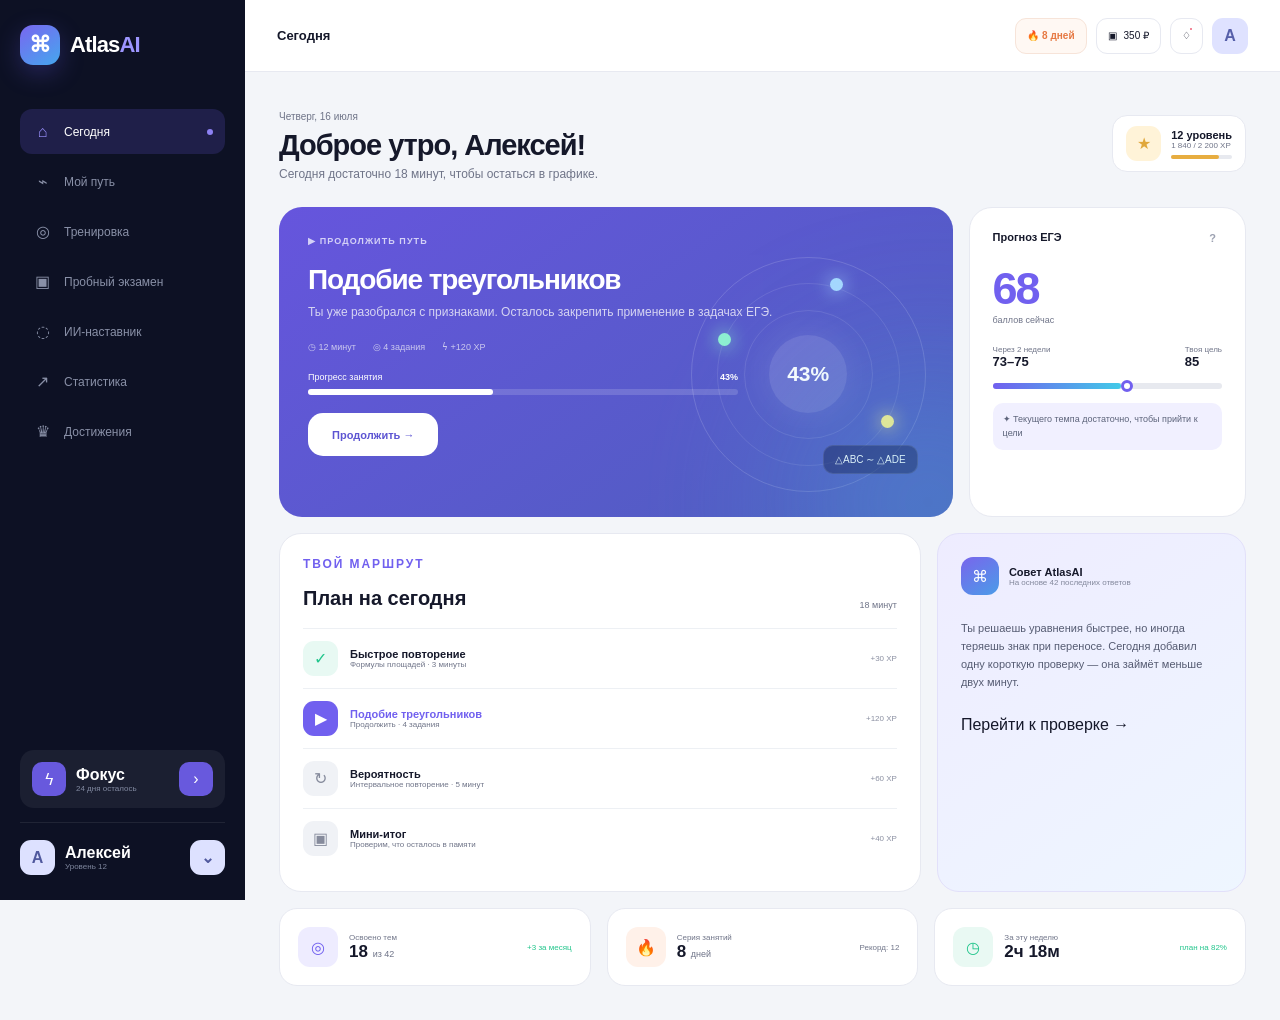
==== dashboard.html @ f4bdbaeb "Add files via upload" ====
<!DOCTYPE html><html lang="ru"><head><meta charset="UTF-8"><meta name="viewport" content="width=device-width,initial-scale=1"><title>Сегодня — AtlasAI</title><link rel="stylesheet" href="styles.css"></head><body>
<main class="student-app"><aside class="app-sidebar" aria-label="Навигация кабинета"><a class="logo logo--inverse" href="index.html"><span class="logo__mark">⌘</span><span>Atlas<span>AI</span></span></a><nav aria-label="Разделы кабинета"><a class="active" href="dashboard.html"><span class="sidebar-icon">⌂</span><span>Сегодня</span><i></i></a><a href="map.html"><span class="sidebar-icon">⌁</span><span>Мой путь</span></a><a href="lesson.html"><span class="sidebar-icon">◎</span><span>Тренировка</span></a><a href="diagnostic.html"><span class="sidebar-icon">▣</span><span>Пробный экзамен</span></a><a href="lesson.html"><span class="sidebar-icon">◌</span><span>ИИ-наставник</span></a><a href="#stats"><span class="sidebar-icon">↗</span><span>Статистика</span></a><a href="#awards"><span class="sidebar-icon">♛</span><span>Достижения</span></a></nav><div class="app-plan"><span>ϟ</span><div><b>Фокус</b><small>24 дня осталось</small></div><span>›</span></div><a class="app-profile" href="login.html"><span>А</span><div><b>Алексей</b><small>Уровень 12</small></div><span>⌄</span></a></aside>
<section class="app-content"><header class="app-top"><div><a class="mobile-app-logo" href="index.html">⌘</a><span>Сегодня</span></div><div class="app-top__actions"><button type="button" class="streak">🔥 8 дней</button><button type="button" data-toast="Баланс: 350 ₽">▣ <span>350 ₽</span></button><button type="button" data-toast="Новых уведомлений нет">♢<i></i></button><span class="top-avatar">А</span></div></header>
<div class="dashboard-page"><div class="dashboard-heading"><div><span>Четверг, 16 июля</span><h1>Доброе утро, Алексей!</h1><p>Сегодня достаточно 18 минут, чтобы остаться в графике.</p></div><div class="level-pill"><span>★</span><div><b>12 уровень</b><small>1 840 / 2 200 XP</small><i><em></em></i></div></div></div>
<div class="dashboard-grid"><section class="continue-card"><div class="continue-card__copy"><span class="continue-label">▶ Продолжить путь</span><h2>Подобие треугольников</h2><p>Ты уже разобрался с признаками. Осталось закрепить применение в задачах ЕГЭ.</p><div class="continue-stats"><span>◷ 12 минут</span><span>◎ 4 задания</span><span>ϟ +120 XP</span></div><div class="continue-progress"><div><span>Прогресс занятия</span><b>43%</b></div><i><em></em></i></div><a class="button button--primary" href="lesson.html">Продолжить →</a></div><div class="continue-visual"><div class="orbit"><span class="orbit-core">43%</span><i></i><i></i><i></i></div><span class="floating-formula">△ABC ∼ △ADE</span></div></section>
<section class="forecast-card"><div class="forecast-card__top"><span>Прогноз ЕГЭ</span><button type="button" data-toast="Прогноз обновляется после каждого занятия">?</button></div><div class="forecast-score"><strong>68</strong><span>баллов сейчас</span></div><div class="forecast-goal"><div><span>Через 2 недели</span><b>73–75</b></div><div><span>Твоя цель</span><b>85</b></div></div><div class="forecast-line"><i></i><span style="left:56%"></span></div><p>✦ Текущего темпа достаточно, чтобы прийти к цели</p></section></div>
<div class="dashboard-lower"><section class="daily-plan"><div class="block-head"><div><span class="section-kicker">Твой маршрут</span><h2>План на сегодня</h2></div><span>18 минут</span></div><div class="plan-list"><div class="done"><span>✓</span><div><b>Быстрое повторение</b><small>Формулы площадей · 3 минуты</small></div><em>+30 XP</em></div><div class="active"><span>▶</span><div><b>Подобие треугольников</b><small>Продолжить · 4 задания</small></div><em>+120 XP</em></div><div><span>↻</span><div><b>Вероятность</b><small>Интервальное повторение · 5 минут</small></div><em>+60 XP</em></div><div><span>▣</span><div><b>Мини-итог</b><small>Проверим, что осталось в памяти</small></div><em>+40 XP</em></div></div></section><aside class="ai-advice" aria-label="Совет ИИ"><div class="ai-advice__head"><span>⌘</span><div><b>Совет AtlasAI</b><small>На основе 42 последних ответов</small></div></div><p>Ты решаешь уравнения быстрее, но иногда теряешь знак при переносе. Сегодня добавил одну короткую проверку — она займёт меньше двух минут.</p><a href="lesson.html">Перейти к проверке →</a></aside></div>
<div class="dashboard-stats" id="stats"><article><span class="stat-icon purple">◎</span><div><small>Освоено тем</small><strong>18 <em>из 42</em></strong></div><span class="trend">+3 за месяц</span></article><article><span class="stat-icon orange">🔥</span><div><small>Серия занятий</small><strong>8 <em>дней</em></strong></div><span>Рекорд: 12</span></article><article><span class="stat-icon green">◷</span><div><small>За эту неделю</small><strong>2ч 18м</strong></div><span class="trend">план на 82%</span></article></div></div></section>
<nav class="mobile-nav" aria-label="Мобильная навигация"><a class="active" href="dashboard.html">⌂<span>Сегодня</span></a><a href="map.html">⌁<span>Путь</span></a><a class="solve" href="lesson.html"><span>◎</span><em>Решать</em></a><a href="lesson.html">◌<span>ИИ</span></a><a href="login.html">○<span>Профиль</span></a></nav></main>
<div class="toast" id="toast"></div><script src="app.js"></script></body></html>
---- styles.css ----
:root{--bg:#f4f6fb;--surface:#fff;--text:#15182a;--muted:#6f7488;--dark:#0d1124;--dark2:#171c36;--primary:#7160ef;--blue:#4d82f7;--cyan:#41cae8;--green:#21c58b;--yellow:#efb94d;--red:#ee6279;--border:#e7e9f1;--shadow:0 18px 60px rgba(31,37,74,.09)}
*{box-sizing:border-box}html{scroll-behavior:smooth}body{margin:0;background:var(--bg);color:var(--text);font-family:"Onest","Manrope","Segoe UI",Arial,sans-serif;-webkit-font-smoothing:antialiased}button,input{font:inherit}button,a{color:inherit}button{cursor:pointer}a{text-decoration:none}svg{stroke-width:1.9}.container{width:min(1180px,calc(100% - 48px));margin:auto}.button{min-height:52px;padding:0 24px;border-radius:15px;border:0;display:inline-flex;align-items:center;justify-content:center;gap:10px;font-weight:700;transition:.25s ease;white-space:nowrap}.button:hover{transform:translateY(-2px)}.button:disabled{opacity:.45;pointer-events:none}.button--primary{color:#fff;background:linear-gradient(135deg,#8069f4,#557ef4 55%,#41c1e0);box-shadow:0 12px 30px rgba(103,96,237,.3)}.button--secondary{background:#fff;border:1px solid #dfe2ed;color:var(--text);box-shadow:none}.button--ghost{background:rgba(255,255,255,.08);border:1px solid rgba(255,255,255,.16);color:#fff;backdrop-filter:blur(10px)}.button--dark{background:var(--dark);color:#fff}.section{padding:112px 0}.section-kicker{display:block;text-transform:uppercase;letter-spacing:.16em;font-size:12px;font-weight:800;color:var(--primary);margin-bottom:16px}.section-kicker--light{color:#9e97ff}.section-heading{display:flex;justify-content:space-between;align-items:flex-end;gap:80px;margin-bottom:50px}.section-heading h2,.center-heading h2,.product-copy h2,.map-copy h2,.parents-copy h2,.faq-grid h2{font-size:clamp(36px,4vw,54px);line-height:1.05;letter-spacing:-.045em;margin:0;font-weight:780}.section-heading h2 span,.product-copy h2 span,.map-copy h2 span,.parents-copy h2 span,.pricing-page h1 span{color:var(--primary)}.section-heading>p{max-width:440px;color:var(--muted);font-size:18px;line-height:1.65;margin:0}.center-heading{text-align:center;max-width:780px;margin:0 auto 52px}.center-heading p{max-width:620px;margin:20px auto 0;color:var(--muted);font-size:18px;line-height:1.65}

/* Logo and marketing header */
.logo{border:0;background:none;display:flex;align-items:center;gap:10px;font-size:22px;font-weight:820;letter-spacing:-.04em;padding:0}.logo>span:last-child span{color:var(--primary)}.logo__mark{width:40px;height:40px;border-radius:13px;display:grid;place-items:center;color:#fff;background:linear-gradient(145deg,#7966f0,#45a7ee);box-shadow:0 8px 24px rgba(104,91,235,.28)}.logo--inverse{color:#fff}.logo--inverse>span:last-child span{color:#9d96ff}.site-header{height:88px;position:relative;z-index:20}.site-header__inner{height:100%;display:flex;align-items:center;justify-content:space-between}.site-header nav{display:flex;gap:32px;align-items:center;color:#c9ccda;font-size:14px}.site-header nav button{border:0;background:none;padding:0}.site-header nav a:hover,.site-header nav button:hover{color:#fff}.site-header__actions{display:flex;align-items:center;gap:12px}.site-header .button{min-height:44px;padding:0 18px;border-radius:13px;font-size:14px}.header-login{border:0;background:none;color:#fff;padding:12px 15px;font-weight:650}.menu-button{display:none;background:none;border:0;color:white}

/* Hero */
.hero{min-height:810px;background:radial-gradient(circle at 75% 30%,#202856 0,transparent 37%),linear-gradient(145deg,#0b0f21,#111633 65%,#0c1227);color:#fff;position:relative;overflow:hidden}.hero:after{content:"";position:absolute;inset:0;background-image:linear-gradient(rgba(255,255,255,.018) 1px,transparent 1px),linear-gradient(90deg,rgba(255,255,255,.018) 1px,transparent 1px);background-size:46px 46px;mask-image:linear-gradient(to bottom,black,transparent 75%);pointer-events:none}.hero__orb{position:absolute;border-radius:50%;filter:blur(80px);opacity:.35}.hero__orb--one{width:340px;height:340px;background:#7257ff;right:-100px;top:80px}.hero__orb--two{width:280px;height:280px;background:#26bfea;left:-160px;bottom:40px}.hero__grid{display:grid;grid-template-columns:1fr 1fr;gap:70px;align-items:center;min-height:625px;position:relative;z-index:2}.hero__content{padding-bottom:35px}.eyebrow{display:inline-flex;align-items:center;gap:8px;color:#d7d9e8;background:rgba(255,255,255,.07);border:1px solid rgba(255,255,255,.1);border-radius:100px;padding:9px 14px;font-size:13px;margin-bottom:26px}.eyebrow svg{color:#9f94ff}.hero h1{font-size:clamp(50px,5vw,74px);line-height:.99;letter-spacing:-.058em;margin:0 0 24px;font-weight:800}.hero h1 span{background:linear-gradient(90deg,#a497ff,#62d0eb);-webkit-background-clip:text;color:transparent}.hero__content>p{font-size:19px;line-height:1.6;color:#bdc1d4;max-width:590px;margin:0}.hero__buttons{display:flex;gap:12px;margin:32px 0 22px}.hero__note{font-size:13px;color:#9ca2b8;display:flex;align-items:center;gap:9px}.hero__note svg{color:var(--green)}.hero__note span{width:3px;height:3px;background:#666c81;border-radius:50%}.hero-product{height:510px;border-radius:28px;background:linear-gradient(155deg,rgba(31,38,79,.84),rgba(16,21,45,.96));border:1px solid rgba(255,255,255,.12);box-shadow:0 35px 100px rgba(0,0,0,.35);position:relative;overflow:hidden;backdrop-filter:blur(16px)}.hero-product__top{height:57px;border-bottom:1px solid rgba(255,255,255,.08);display:flex;align-items:center;justify-content:space-between;padding:0 20px;color:#c7cad9;font-size:11px}.hero-product__top div{display:flex;align-items:center;gap:8px}.hero-product__top>span{color:#7f859d}.online-dot{width:7px;height:7px;border-radius:50%;background:var(--green);box-shadow:0 0 0 4px rgba(33,197,139,.1)}.ai-toast{position:absolute;left:24px;right:24px;bottom:19px;background:rgba(255,255,255,.1);border:1px solid rgba(255,255,255,.12);backdrop-filter:blur(16px);padding:13px;border-radius:17px;display:flex;align-items:center;gap:12px}.ai-toast>span{width:38px;height:38px;border-radius:12px;display:grid;place-items:center;background:linear-gradient(145deg,#7967f0,#4a9ae9)}.ai-toast div{flex:1}.ai-toast b{font-size:12px}.ai-toast p{margin:3px 0 0;color:#b7bacc;font-size:10px}.score-pill{position:absolute;right:13px;top:73px;background:#fff;color:var(--text);padding:12px 14px;border-radius:15px;box-shadow:0 12px 35px rgba(0,0,0,.25);display:grid;z-index:4}.score-pill small{font-size:9px;color:var(--muted)}.score-pill strong{font-size:16px;display:flex;align-items:center;gap:5px}.score-pill span{font-size:9px;color:var(--green);font-weight:700}.trust-row{height:95px;position:relative;z-index:2;border-top:1px solid rgba(255,255,255,.08);display:flex;align-items:center;justify-content:space-between;color:#9fa4b9;font-size:13px}.trust-row>span{text-transform:uppercase;letter-spacing:.11em;font-size:10px;color:#6f758d}.trust-row div{display:flex;align-items:center;gap:8px}.trust-row svg{width:17px;color:#8d86ff}

/* Knowledge graphic */
.knowledge{height:100%;position:relative;overflow:hidden}.knowledge__glow{position:absolute;border-radius:50%;filter:blur(42px);opacity:.22}.knowledge__glow--one{background:#6f56ff;width:230px;height:230px;left:20%;top:15%}.knowledge__glow--two{background:#31b8df;width:190px;height:190px;right:5%;bottom:10%}.knowledge__lines{position:absolute;inset:0;width:100%;height:100%;overflow:visible}.knowledge__lines path{fill:none;stroke:rgba(158,151,255,.32);stroke-width:.35;stroke-dasharray:1.3 1.3}.knowledge-node{position:absolute;transform:translate(-50%,-50%);border-radius:50%;border:1px solid rgba(255,255,255,.17);display:flex;flex-direction:column;align-items:center;justify-content:center;color:#fff;z-index:2;transition:.25s;box-shadow:inset 0 0 25px rgba(255,255,255,.05)}.knowledge-node:hover,.knowledge-node.is-active{transform:translate(-50%,-50%) scale(1.1);z-index:3}.knowledge-node b{font-size:18px}.knowledge-node span{font-size:9px;margin-top:2px;max-width:80%;overflow:hidden;text-overflow:ellipsis}.knowledge-node--green{background:radial-gradient(circle at 40% 30%,rgba(47,225,160,.4),rgba(31,100,83,.6));box-shadow:0 0 30px rgba(33,197,139,.18)}.knowledge-node--yellow{background:radial-gradient(circle at 40% 30%,rgba(255,208,84,.4),rgba(113,81,25,.6));box-shadow:0 0 30px rgba(239,185,77,.18)}.knowledge-node--red{background:radial-gradient(circle at 40% 30%,rgba(250,105,130,.5),rgba(109,42,65,.65));box-shadow:0 0 35px rgba(238,98,121,.25)}.knowledge__tag{position:absolute;left:11%;bottom:14%;z-index:4;display:flex;align-items:center;gap:6px;background:#6f5de8;color:white;border-radius:100px;padding:7px 11px;font-size:9px;font-weight:700}.knowledge--compact .knowledge-node b{font-size:14px}.knowledge--compact .knowledge-node span{font-size:7px}.knowledge--compact .knowledge__tag{bottom:18%}

/* Marketing sections */
.section--light{background:#f7f8fc}.bento{display:grid;grid-template-columns:1.1fr .9fr;gap:20px}.bento-card{min-height:300px;padding:34px;border-radius:27px;background:#fff;border:1px solid var(--border);position:relative;overflow:hidden}.bento-card--large{grid-row:span 2;min-height:620px}.purple-card{background:linear-gradient(155deg,#6554dc,#3d4caf);color:#fff;border:0}.card-number{position:absolute;right:25px;top:25px;font-size:12px;color:#9297aa;font-weight:700}.purple-card .card-number{color:#bdb8f4}.feature-icon{width:50px;height:50px;border-radius:16px;display:grid;place-items:center;background:rgba(255,255,255,.13);margin-bottom:52px}.feature-icon.blue{background:#eef3ff;color:#507df1;margin-bottom:30px}.feature-icon.green{background:#e9faf4;color:#21b983;margin-bottom:30px}.bento-card h3{font-size:29px;line-height:1.14;letter-spacing:-.035em;margin:0 0 14px}.bento-card p{margin:0;color:var(--muted);line-height:1.65}.purple-card p{color:#d7d6f5;max-width:430px}.reason-demo{margin-top:55px;display:grid;gap:12px}.reason-demo>div{padding:18px;border-radius:17px;display:flex;gap:12px;align-items:center;font-size:14px}.reason-demo__wrong{background:rgba(22,19,65,.38);border:1px solid rgba(255,255,255,.11)}.reason-demo__right{background:#fff;color:#252746}.reason-demo__wrong svg{color:#ff91a4}.reason-demo__right svg{color:var(--green)}.mini-route{display:flex;align-items:center;margin-top:35px}.mini-route span{width:38px;height:38px;border-radius:50%;display:grid;place-items:center;background:#f1f3f8;color:#858a9a;font-size:12px;font-weight:700}.mini-route i{height:3px;background:#e4e7ef;flex:1}.mini-route span.done,.mini-route span.active{background:var(--primary);color:#fff}.mini-route span svg{width:16px}.score-chart{margin-top:22px;display:flex;align-items:flex-end;gap:8px}.score-chart>div{display:grid}.score-chart small{font-size:10px;color:var(--muted)}.score-chart strong{font-size:27px}.score-chart svg{flex:1;height:60px}.score-chart svg path{fill:none;stroke:#42bb91;stroke-width:4;stroke-linecap:round}.product-section{background:#fff}.product-grid{display:grid;grid-template-columns:.78fr 1.22fr;gap:70px;align-items:center}.product-copy>p,.map-copy>p,.parents-copy>p{color:var(--muted);font-size:17px;line-height:1.7;margin:25px 0}.product-copy ul,.parents-copy ul{list-style:none;padding:0;margin:28px 0 32px;display:grid;gap:14px}.product-copy li,.parents-copy li{display:flex;align-items:center;gap:10px;font-size:14px}.product-copy li svg{width:20px;height:20px;padding:4px;border-radius:50%;background:#eaf9f4;color:var(--green)}.dash-preview{height:480px;border-radius:27px;background:#f2f4f9;border:1px solid #e5e8f0;display:flex;overflow:hidden;box-shadow:var(--shadow);transform:perspective(1000px) rotateY(-2deg)}.dash-preview__side{width:76px;background:#13182f;padding:22px 14px;display:flex;flex-direction:column;justify-content:space-between;align-items:center}.dash-preview__side .logo>span:last-child{display:none}.dash-preview__side .logo__mark{width:38px;height:38px}.dash-preview__side>div{display:grid;gap:17px}.dash-preview__side>div span,.dash-preview__side>span{width:38px;height:38px;border-radius:11px;display:grid;place-items:center;color:#7f859c}.dash-preview__side span.active{background:#6f5de8;color:white}.dash-preview__side svg{width:17px}.dash-preview__main{flex:1;padding:25px}.dash-preview__head{display:flex;justify-content:space-between;align-items:center}.dash-preview__head>div:first-child{display:grid}.dash-preview__head small{color:var(--muted);font-size:9px}.dash-preview__head b{font-size:17px}.dash-preview__head>div:last-child{display:flex;align-items:center;gap:10px}.dash-preview__head>div:last-child>span:first-child{font-size:9px;background:white;padding:8px;border-radius:10px;display:flex;align-items:center;gap:5px}.dash-preview__head svg{width:13px;color:#f1844d}.mini-avatar{width:30px;height:30px;background:#dfe3ff;color:#4b53a4;display:grid;place-items:center;border-radius:10px;font-size:10px}.today-card{margin-top:22px;background:linear-gradient(145deg,#6655db,#4f61c2);color:white;border-radius:20px;padding:23px;display:flex;justify-content:space-between;min-height:190px}.today-card>div{max-width:330px}.today-card span{font-size:9px;color:#cbc9f3}.today-card h4{font-size:21px;margin:17px 0 7px}.today-card p{font-size:10px;color:#d3d1ef}.today-card button{width:50px;height:50px;border-radius:50%;border:0;background:white;color:#6257d7;align-self:center}.today-progress{height:6px;background:rgba(255,255,255,.15);border-radius:10px;margin-top:25px;position:relative}.today-progress i{display:block;width:43%;height:100%;background:white;border-radius:10px}.today-progress span{position:absolute;right:0;top:10px}.dash-mini-grid{display:grid;grid-template-columns:repeat(3,1fr);gap:10px;margin-top:12px}.dash-mini-grid>div{padding:14px;background:white;border-radius:14px;display:grid}.dash-mini-grid span,.dash-mini-grid small{font-size:8px;color:var(--muted)}.dash-mini-grid strong{font-size:15px;display:flex;align-items:center;gap:4px;margin:6px 0}.dash-mini-grid strong svg{width:12px;color:var(--green)}.error-section{background:#f5f6fa}.solver-preview{border-radius:28px;background:white;box-shadow:var(--shadow);overflow:hidden;display:grid;grid-template-columns:1.2fr .8fr;min-height:520px;border:1px solid var(--border)}.solver-preview__task{padding:45px 50px}.solver-preview__task>span{font-size:12px;color:var(--primary);font-weight:700}.solver-preview__task h3{font-size:21px;line-height:1.5;max-width:620px}.geometry{height:260px;position:relative}.triangle{position:absolute;left:14%;top:20%;width:310px;height:190px;clip-path:polygon(0 100%,45% 0,100% 100%);background:linear-gradient(160deg,rgba(109,94,232,.05),rgba(78,130,246,.15));border-bottom:3px solid #6866d9}.triangle:before,.triangle:after{content:"";position:absolute;height:3px;background:#6866d9;transform-origin:left}.triangle:before{width:211px;left:0;bottom:0;transform:rotate(-62deg)}.triangle:after{width:240px;left:140px;top:0;transform:rotate(52deg)}.geometry span{position:absolute;font-weight:700;font-size:12px}.point-a{left:42%;top:15%}.point-b{left:12%;bottom:9%}.point-c{left:75%;bottom:9%}.point-d{left:28%;bottom:9%}.point-e{left:59%;bottom:9%}.fake-answer{height:66px;border:1px solid #f0b9c3;background:#fff7f8;border-radius:15px;display:flex;align-items:center;padding:0 18px;max-width:300px}.fake-answer span{font-size:11px;color:var(--muted);flex:1}.fake-answer b{font-size:18px}.fake-answer svg{margin-left:15px;color:var(--red);width:18px}.solver-preview__ai{background:#f1f2f8;padding:36px 30px}.ai-head{display:flex;align-items:center;gap:12px}.ai-head>span{width:43px;height:43px;border-radius:14px;background:linear-gradient(145deg,#7863ed,#4e91ec);color:white;display:grid;place-items:center}.ai-head>div{display:grid}.ai-head small{font-size:10px;color:var(--muted)}.ai-head small i{display:inline-block;width:6px;height:6px;border-radius:50%;background:var(--green);margin-right:5px}.chat-bubble,.chat-question{margin-top:28px;background:white;padding:18px;border-radius:5px 18px 18px 18px;line-height:1.6;font-size:14px}.chat-question{margin-top:10px}.quick-actions{display:flex;gap:7px;flex-wrap:wrap;margin-top:18px}.quick-actions button{border:1px solid #dfe2ec;background:transparent;border-radius:100px;padding:9px 12px;color:#61677d;font-size:10px}.map-section{background:radial-gradient(circle at 75% 45%,#202856,transparent 35%),var(--dark);color:white;overflow:hidden}.map-grid{display:grid;grid-template-columns:.75fr 1.25fr;align-items:center;gap:40px}.map-copy h2 span{color:#9f95ff}.map-copy>p{color:#aeb2c7}.map-stat{display:flex;align-items:center;gap:18px;margin:28px 0}.map-stat strong{font-size:40px;color:#7cd6e8}.map-stat span{color:#aeb2c7;font-size:13px;line-height:1.5}.map-visual-wrap{height:600px}.map-visual-wrap .knowledge-node{cursor:default}.parents-section{background:white}.parents-grid{display:grid;grid-template-columns:1fr 1fr;gap:90px;align-items:center}.parent-card{padding:28px;background:#f6f7fb;border-radius:27px;border:1px solid var(--border);box-shadow:var(--shadow)}.parent-card__top{display:flex;justify-content:space-between;align-items:center}.parent-card__top>div{display:flex;align-items:center;gap:12px}.avatar{width:40px;height:40px;border-radius:13px;background:#dfe2ff;display:grid;place-items:center;color:#5961b0;font-weight:800}.parent-card__top>div>div{display:grid}.parent-card__top small{font-size:10px;color:var(--muted)}.week{display:flex;align-items:center;gap:6px;font-size:10px;color:var(--muted)}.week svg{width:14px}.parent-score{display:flex;justify-content:space-between;align-items:center;background:white;border-radius:20px;padding:22px;margin:20px 0}.parent-score>div:first-child{display:grid}.parent-score small{font-size:10px;color:var(--muted)}.parent-score strong{font-size:28px;display:flex;align-items:center;gap:7px}.parent-score strong svg{width:17px}.parent-score>div:first-child span{font-size:10px;color:var(--green)}.ring{width:78px;height:78px;border-radius:50%;border:7px solid #69d2ad;border-left-color:#e5e9ef;display:flex;flex-direction:column;align-items:center;justify-content:center}.ring b{font-size:15px}.ring small{font-size:8px}.parent-message{display:flex;gap:13px;padding:18px;background:#eeecff;border-radius:17px;color:#4c4a79}.parent-message svg{color:var(--primary);flex:0 0 auto}.parent-message div{display:grid}.parent-message p{font-size:11px;line-height:1.55;margin:5px 0}.parents-copy li svg{color:var(--green);width:19px}.pricing-section{background:#f5f6fa}.billing-switch{display:flex;width:max-content;margin:0 auto 30px;background:#e9ebf3;padding:4px;border-radius:14px}.billing-switch button{border:0;background:none;padding:10px 17px;border-radius:11px;color:var(--muted);font-size:12px}.billing-switch button.active{background:white;color:var(--text);box-shadow:0 4px 15px rgba(40,45,80,.08)}.billing-switch span{color:var(--green);font-weight:700}.pricing-grid{display:grid;grid-template-columns:repeat(3,1fr);gap:18px;align-items:stretch}.price-card{background:white;border:1px solid var(--border);border-radius:25px;padding:29px;display:flex;flex-direction:column;position:relative}.price-card--featured{background:var(--dark);color:white;transform:translateY(-8px);border:1px solid #645bd1;box-shadow:0 22px 60px rgba(30,28,80,.19)}.popular{position:absolute;right:18px;top:18px;background:#7565e9;padding:7px 10px;border-radius:100px;font-size:9px;font-weight:700}.price-icon{width:43px;height:43px;display:grid;place-items:center;background:#efedff;color:var(--primary);border-radius:14px}.price-card--featured .price-icon{background:rgba(255,255,255,.1);color:#a59cff}.price-card h3{font-size:24px;margin:18px 0 4px}.price-card p{font-size:12px;color:var(--muted);margin:0}.price-card--featured p{color:#9da1b6}.price{display:flex;align-items:flex-end;gap:8px;margin:30px 0 22px}.price strong{font-size:34px;letter-spacing:-.04em}.price span{font-size:11px;color:var(--muted);padding-bottom:6px}.price-card ul{list-style:none;padding:20px 0;margin:0 0 24px;border-top:1px solid var(--border);display:grid;gap:13px;flex:1}.price-card--featured ul{border-color:rgba(255,255,255,.1)}.price-card li{display:flex;gap:9px;align-items:center;font-size:12px}.price-card li svg{width:17px;color:var(--green)}.faq-section{background:white}.faq-grid{display:grid;grid-template-columns:.65fr 1.35fr;gap:90px}.faq-grid>div:first-child>p{color:var(--muted);line-height:1.65;max-width:350px}.faq-grid>div:first-child>a{display:inline-flex;align-items:center;gap:9px;color:var(--primary);font-weight:700;margin-top:14px}.faq-grid>div:first-child>a svg{width:17px}.faq-list{border-top:1px solid var(--border)}.faq-item{width:100%;background:none;border:0;border-bottom:1px solid var(--border);padding:23px 0;text-align:left}.faq-item>span{display:flex;align-items:center;justify-content:space-between}.faq-item b{font-size:16px}.faq-item i{width:34px;height:34px;border-radius:50%;display:grid;place-items:center;background:#f1f2f7;color:var(--primary)}.faq-item i svg{width:16px}.faq-item p{max-height:0;overflow:hidden;margin:0;color:var(--muted);line-height:1.6;transition:.3s}.faq-item.is-open p{max-height:100px;margin-top:13px}.cta-section{background:white;padding:0 0 100px}.cta-box{min-height:320px;border-radius:32px;background:radial-gradient(circle at 70% 20%,#292d62,transparent 33%),var(--dark);color:white;padding:55px 60px;display:flex;align-items:center;justify-content:space-between;gap:50px;overflow:hidden;position:relative}.cta-box h2{font-size:40px;max-width:740px;line-height:1.1;letter-spacing:-.04em;margin:0}.cta-box p{color:#aeb2c7;font-size:13px}.cta-box>div:not(.cta-glow),.cta-box>.button{position:relative;z-index:2}.cta-glow{position:absolute;width:300px;height:300px;background:#6955e9;filter:blur(90px);right:-120px;bottom:-150px}.landing footer{background:#f5f6fa;padding:70px 0 30px}.footer-grid{display:grid;grid-template-columns:1.4fr repeat(3,1fr);gap:60px}.footer-grid>div{display:flex;flex-direction:column;align-items:flex-start;gap:11px}.footer-grid>div:first-child p{color:var(--muted);font-size:12px;max-width:220px;line-height:1.6}.footer-grid b{font-size:12px;margin-bottom:5px}.footer-grid a,.footer-grid button,.footer-grid span{font-size:11px;color:var(--muted);border:0;background:none;padding:0;text-align:left}.footer-bottom{border-top:1px solid #dfe2ea;margin-top:50px;padding-top:25px;display:flex;justify-content:space-between;color:#9498a8;font-size:9px}

/* Auth */
.auth-page{min-height:100vh;display:grid;grid-template-columns:1fr 1fr;position:relative;background:white}.auth-back{position:absolute;left:24px;top:22px;z-index:3;border:0;background:rgba(255,255,255,.08);color:#dddff0;padding:10px 13px;border-radius:12px;display:flex;align-items:center;gap:8px;font-size:12px}.auth-back svg{width:16px}.auth-brand{background:radial-gradient(circle at 60% 40%,#232b61,transparent 40%),var(--dark);color:white;padding:48px 70px;display:flex;flex-direction:column;justify-content:space-between;overflow:hidden}.auth-brand>div:nth-child(2){max-width:560px;margin-top:80px}.auth-brand h1{font-size:48px;line-height:1.04;letter-spacing:-.045em;margin:0}.auth-brand p{color:#aeb2c6;font-size:16px;line-height:1.65}.auth-quote{display:flex;align-items:center;gap:13px;margin-top:32px}.auth-quote>svg{color:#a69cff}.auth-quote>div{display:grid}.auth-quote span{font-size:11px;color:#8e93aa;margin-top:3px}.auth-brand .knowledge{height:290px;margin:0 -20px -70px}.auth-form-wrap{display:grid;place-items:center;padding:50px}.auth-form{width:min(420px,100%);display:flex;flex-direction:column;gap:17px}.auth-form h2{font-size:34px;letter-spacing:-.04em;margin:0}.auth-form>div:first-child>p{margin:7px 0 18px;color:var(--muted)}.auth-form label{display:grid;gap:8px;font-size:12px;font-weight:700}.auth-form input{width:100%;height:52px;border:1px solid #dfe2ec;border-radius:14px;padding:0 16px;outline:0;background:#fafbfc}.auth-form input:focus{border-color:var(--primary);box-shadow:0 0 0 3px rgba(113,96,239,.1)}.input-password{position:relative}.input-password svg{position:absolute;right:15px;top:16px;width:18px;color:#9ba0b1}.form-row{display:flex;justify-content:space-between;align-items:center}.form-row>button,.form-bottom button{border:0;background:none;color:var(--primary);font-size:11px}.checkbox{display:flex!important;align-items:center;grid-template-columns:auto 1fr!important;font-weight:500!important;color:var(--muted)}.checkbox input{width:16px;height:16px}.auth-divider{height:1px;background:#e5e8ef;position:relative;margin:5px 0}.auth-divider span{position:absolute;left:50%;top:50%;transform:translate(-50%,-50%);background:white;padding:0 10px;color:#9aa0b1;font-size:10px}.yandex{width:24px;height:24px;border-radius:50%;display:grid;place-items:center;background:#fc3f1d;color:#fff;font-weight:800}.form-bottom{text-align:center;color:var(--muted);font-size:11px;margin:2px 0}.legal{text-align:center;color:#9ba0b0;line-height:1.5}

/* Onboarding and diagnostic */
.onboarding{min-height:100vh;background:#f6f7fb;padding-bottom:50px}.onboarding__top{height:82px;background:white;border-bottom:1px solid var(--border);display:flex;align-items:center;justify-content:space-between;padding:0 4vw}.onboarding__top>button{border:0;background:none;color:var(--muted);font-size:12px}.onboarding__progress{height:4px;background:#e6e8ef}.onboarding__progress span{display:block;height:100%;background:linear-gradient(90deg,var(--primary),var(--cyan));transition:.3s}.onboarding-card{width:min(760px,calc(100% - 32px));margin:65px auto;background:white;border:1px solid var(--border);border-radius:28px;padding:48px;box-shadow:var(--shadow)}.step-label{color:var(--primary);font-size:11px;font-weight:800;text-transform:uppercase;letter-spacing:.12em}.onboarding-card h1{font-size:36px;letter-spacing:-.04em;margin:13px 0 8px}.onboarding-card>p{color:var(--muted);margin:0 0 30px}.choice-grid{display:grid;grid-template-columns:repeat(2,1fr);gap:12px}.choice-grid button{min-height:88px;border:1px solid #e1e4ed;background:#fafbfc;border-radius:17px;padding:16px;display:flex;align-items:center;gap:13px;text-align:left;position:relative}.choice-grid button:disabled{opacity:.45}.choice-grid button.active{border-color:var(--primary);background:#f2f0ff;box-shadow:0 0 0 3px rgba(113,96,239,.08)}.choice-grid button>span{width:42px;height:42px;border-radius:13px;background:white;display:grid;place-items:center;color:var(--primary);font-size:11px;font-weight:800}.choice-grid button>b{font-size:13px}.choice-grid button>svg{position:absolute;right:15px;color:var(--primary);width:20px}.onboarding-actions{display:flex;justify-content:space-between;margin-top:35px}.diagnostic-page{min-height:100vh;background:#f5f6fa}.diagnostic-top{height:75px;background:white;border-bottom:1px solid var(--border);display:flex;align-items:center;justify-content:space-between;padding:0 4vw}.diagnostic-top>div{display:flex;align-items:center;gap:13px;font-size:11px}.diag-progress{width:230px;height:6px;background:#e7e9f0;border-radius:10px}.diag-progress i{display:block;height:100%;background:var(--primary);border-radius:10px}.diagnostic-top>button{border:0;background:none}.diagnostic-shell{width:min(1150px,calc(100% - 48px));margin:45px auto;display:grid;grid-template-columns:1fr 310px;gap:20px}.diagnostic-task{background:white;border-radius:25px;border:1px solid var(--border);padding:38px 45px}.task-meta{display:flex;gap:10px}.task-meta span{background:#f0efff;color:#6254ce;padding:7px 10px;border-radius:100px;font-size:9px;font-weight:700}.task-meta span+span{background:#f2f3f7;color:#74798d}.diagnostic-task h1{font-size:22px;line-height:1.55;font-weight:650}.diag-geometry{height:310px;position:relative}.triangle-large{position:absolute;width:430px;height:240px;left:8%;top:20px;clip-path:polygon(0 100%,100% 100%,72% 0);background:linear-gradient(140deg,rgba(113,96,239,.06),rgba(77,130,247,.14));border-bottom:3px solid #6664d7}.triangle-large:before,.triangle-large:after{content:"";position:absolute;background:#6664d7;height:3px;transform-origin:left}.triangle-large:before{width:310px;bottom:0;left:0;transform:rotate(-51deg)}.triangle-large:after{width:258px;left:310px;top:0;transform:rotate(74deg)}.diag-geometry span,.diag-geometry small{position:absolute;font-size:11px;font-weight:700}.p-a{left:6%;bottom:36px}.p-b{left:65%;bottom:36px}.p-c{left:50%;top:3px}.p-h{left:50%;bottom:36px}.l-20{left:32%;bottom:18px}.l-5{left:42%;bottom:18px}.line-height{position:absolute;width:230px;height:2px;background:#7a77dd;transform:rotate(90deg);left:38%;top:140px}.diag-answer{display:grid;gap:8px;font-size:11px;font-weight:700}.diag-answer input{width:250px;height:55px;border:1px solid #dce0e9;border-radius:14px;padding:0 16px;outline:0}.diag-actions{display:flex;align-items:center;justify-content:space-between;margin-top:25px}.diag-actions>button:first-child{border:0;background:none;color:var(--muted);display:flex;gap:8px;align-items:center;font-size:12px}.diag-actions svg{width:17px}.diagnostic-aside{display:grid;align-content:start;gap:15px}.focus-card,.timer,.confidence{background:white;border:1px solid var(--border);border-radius:20px;padding:22px}.focus-card>svg{width:42px;height:42px;padding:10px;border-radius:13px;background:#eeecff;color:var(--primary)}.focus-card h3{font-size:17px;margin:18px 0 8px}.focus-card p{font-size:11px;line-height:1.6;color:var(--muted);margin:0}.timer{display:flex;align-items:center;gap:13px}.timer>svg{color:var(--primary)}.timer div{display:grid}.timer small{font-size:9px;color:var(--muted)}.timer strong{font-size:21px}.confidence>span{font-size:11px;font-weight:700}.confidence>div{display:grid;gap:7px;margin-top:12px}.confidence button{border:1px solid #e2e4ec;background:#fafbfc;border-radius:10px;padding:9px;font-size:9px}.diagnostic-result{min-height:100vh;display:grid;place-items:center;background:radial-gradient(circle at 50% 20%,#252d62,transparent 40%),var(--dark);padding:25px}.result-card{width:min(660px,100%);background:white;border-radius:30px;padding:45px;text-align:center;box-shadow:0 30px 90px rgba(0,0,0,.3)}.result-badge{width:70px;height:70px;border-radius:23px;display:grid;place-items:center;margin:0 auto 24px;background:linear-gradient(145deg,#7763ec,#43a8e7);color:white}.result-card h1{font-size:39px;letter-spacing:-.04em;margin:0}.result-card>p{color:var(--muted);line-height:1.6}.result-score{display:flex;align-items:center;justify-content:center;gap:35px;background:#f5f6fa;border-radius:20px;padding:20px;margin:25px 0}.result-score>div{display:grid}.result-score small{font-size:9px;color:var(--muted)}.result-score strong{font-size:31px;color:var(--primary)}.result-score span{font-size:9px}.result-findings{display:grid;grid-template-columns:repeat(3,1fr);gap:10px;margin-bottom:25px}.result-findings>div{padding:13px;border:1px solid var(--border);border-radius:14px;display:grid;justify-items:center;gap:6px}.result-findings svg{color:var(--primary)}.result-findings span{font-size:9px;display:grid}.result-findings b{font-size:10px}

/* Student app shell */
.student-app{min-height:100vh;background:#f3f5f9;display:flex}.app-sidebar{position:fixed;left:0;top:0;bottom:0;width:245px;background:var(--dark);padding:25px 20px;color:#fff;display:flex;flex-direction:column;z-index:20}.app-sidebar nav{display:grid;gap:5px;margin-top:44px}.app-sidebar nav button{height:45px;border-radius:12px;border:0;background:none;color:#8990a7;display:flex;align-items:center;gap:12px;padding:0 13px;font-size:12px;position:relative}.app-sidebar nav button svg{width:18px}.app-sidebar nav button.active{background:rgba(113,96,239,.18);color:#fff}.app-sidebar nav button.active svg{color:#9c92ff}.app-sidebar nav button i{position:absolute;right:12px;width:6px;height:6px;border-radius:50%;background:#8d82f4}.app-plan{margin-top:auto;padding:12px;border-radius:14px;background:rgba(255,255,255,.06);display:flex;align-items:center;gap:10px}.app-plan>span{width:34px;height:34px;display:grid;place-items:center;border-radius:10px;background:#6859dd}.app-plan>span svg{width:17px}.app-plan>div{display:grid;flex:1}.app-plan small{font-size:8px;color:#838ba2}.app-plan>svg{width:14px;color:#6f768d}.app-profile{border:0;background:none;border-top:1px solid rgba(255,255,255,.08);margin-top:14px;padding:17px 0 0;display:flex;align-items:center;color:white;gap:10px}.app-profile>span{width:35px;height:35px;display:grid;place-items:center;border-radius:11px;background:#dde1ff;color:#50599e;font-weight:800}.app-profile>div{display:grid;text-align:left;flex:1}.app-profile small{font-size:8px;color:#7f879e}.app-profile>svg{width:14px}.app-content{margin-left:245px;min-width:0;flex:1}.app-top{height:72px;background:white;border-bottom:1px solid var(--border);display:flex;align-items:center;justify-content:space-between;padding:0 32px;position:sticky;top:0;z-index:10}.app-top>div:first-child{display:flex;align-items:center;gap:10px;font-size:13px;font-weight:700}.mobile-app-logo{display:none}.app-top__actions{display:flex;align-items:center;gap:9px}.app-top__actions>button{height:36px;border:1px solid var(--border);background:#fff;border-radius:11px;padding:0 11px;display:flex;align-items:center;gap:7px;font-size:10px;position:relative}.app-top__actions svg{width:16px}.app-top__actions .streak{color:#e67842;background:#fff8f3;border-color:#f7e4d9;font-weight:700}.app-top__actions>button i{position:absolute;width:6px;height:6px;background:var(--red);border:2px solid white;border-radius:50%;right:8px;top:7px}.top-avatar{width:36px;height:36px;border-radius:11px;background:#dfe2ff;color:#565fa9;display:grid;place-items:center;font-weight:800}.mobile-nav{display:none}

/* dashboard */
.dashboard-page{padding:34px;max-width:1460px;margin:auto}.dashboard-heading{display:flex;justify-content:space-between;align-items:center;margin-bottom:26px}.dashboard-heading>div:first-child>span{font-size:10px;color:var(--muted)}.dashboard-heading h1{font-size:29px;letter-spacing:-.035em;margin:5px 0}.dashboard-heading p{margin:0;color:var(--muted);font-size:12px}.level-pill{display:flex;align-items:center;gap:10px;background:white;border:1px solid var(--border);border-radius:15px;padding:10px 13px}.level-pill>span{width:35px;height:35px;border-radius:11px;background:#fff3d8;color:#e0a73b;display:grid;place-items:center}.level-pill>span svg{width:17px}.level-pill>div{display:grid}.level-pill b{font-size:11px}.level-pill small{font-size:8px;color:var(--muted)}.level-pill i{height:4px;background:#e7e9ef;border-radius:10px;margin-top:5px}.level-pill em{display:block;height:100%;width:78%;background:#e7ad40;border-radius:10px}.dashboard-grid{display:grid;grid-template-columns:1.7fr .7fr;gap:16px}.continue-card{min-height:310px;border-radius:23px;background:linear-gradient(145deg,#6655dd,#4e5ebe);color:#fff;padding:29px;display:flex;overflow:hidden;position:relative}.continue-card:after{content:"";position:absolute;width:250px;height:250px;background:#4cb8de;border-radius:50%;filter:blur(90px);right:-100px;bottom:-110px;opacity:.4}.continue-card__copy{max-width:600px;z-index:2}.continue-label{display:flex;align-items:center;gap:8px;color:#d4d1f7;text-transform:uppercase;letter-spacing:.12em;font-size:9px;font-weight:800}.continue-label svg{width:14px}.continue-card h2{font-size:28px;letter-spacing:-.04em;margin:18px 0 7px}.continue-card p{color:#d6d5f2;font-size:12px;line-height:1.6;margin:0;max-width:480px}.continue-stats{display:flex;gap:17px;margin:20px 0}.continue-stats span{display:flex;align-items:center;gap:5px;font-size:9px;color:#cbc9ee}.continue-stats svg{width:13px}.continue-progress{max-width:430px}.continue-progress>div{display:flex;justify-content:space-between;font-size:9px}.continue-progress i{display:block;height:6px;background:rgba(255,255,255,.15);border-radius:10px;margin:7px 0 18px}.continue-progress em{display:block;width:43%;height:100%;background:white;border-radius:10px}.continue-card .button{min-height:43px;background:white;color:#5d55d2;box-shadow:none;font-size:11px}.continue-visual{position:absolute;right:4%;top:16%;width:235px;height:235px}.orbit{position:absolute;inset:0;border-radius:50%;border:1px solid rgba(255,255,255,.15);display:grid;place-items:center}.orbit:before,.orbit:after{content:"";position:absolute;border:1px solid rgba(255,255,255,.1);border-radius:50%}.orbit:before{inset:25px}.orbit:after{inset:52px}.orbit-core{width:78px;height:78px;border-radius:50%;background:rgba(255,255,255,.14);display:grid;place-items:center;font-size:21px;font-weight:800;box-shadow:0 0 40px rgba(255,255,255,.12)}.orbit i{position:absolute;width:13px;height:13px;border-radius:50%;background:#8ef0d1;box-shadow:0 0 18px #8ef0d1}.orbit i:nth-child(2){left:26px;top:75px}.orbit i:nth-child(3){right:31px;bottom:63px;background:#fff08a;box-shadow:0 0 18px #fff08a}.orbit i:nth-child(4){top:20px;right:82px;background:#a6d9ff;box-shadow:0 0 18px #a6d9ff}.floating-formula{position:absolute;bottom:18px;right:8px;padding:8px 11px;background:rgba(18,17,74,.5);border:1px solid rgba(255,255,255,.12);border-radius:10px;font-size:10px}.forecast-card{background:white;border:1px solid var(--border);border-radius:23px;padding:23px}.forecast-card__top{display:flex;justify-content:space-between;font-size:11px;font-weight:700}.forecast-card__top button{border:0;background:none;color:#9ca1b1}.forecast-card__top svg{width:16px}.forecast-score{display:grid;margin-top:18px}.forecast-score strong{font-size:45px;letter-spacing:-.05em;color:var(--primary)}.forecast-score span{font-size:9px;color:var(--muted)}.forecast-goal{display:flex;justify-content:space-between;margin-top:20px}.forecast-goal>div{display:grid}.forecast-goal span{font-size:8px;color:var(--muted)}.forecast-goal b{font-size:13px}.forecast-line{height:6px;background:#e7e9ef;border-radius:10px;position:relative;margin:14px 0}.forecast-line i{display:block;width:56%;height:100%;background:linear-gradient(90deg,var(--primary),var(--cyan));border-radius:10px}.forecast-line span{position:absolute;width:12px;height:12px;border-radius:50%;background:white;border:3px solid var(--primary);top:-3px}.forecast-card>p{font-size:9px;line-height:1.5;color:#5c637a;background:#f1f0ff;padding:10px;border-radius:10px;display:flex;gap:6px}.forecast-card>p svg{width:13px;color:var(--primary);flex:0 0 auto}.dashboard-lower{display:grid;grid-template-columns:1.35fr .65fr;gap:16px;margin-top:16px}.daily-plan,.ai-advice{background:white;border:1px solid var(--border);border-radius:22px;padding:23px}.block-head{display:flex;justify-content:space-between;align-items:end}.block-head h2{font-size:20px;margin:0}.block-head>span{font-size:9px;color:var(--muted)}.plan-list{margin-top:18px;display:grid}.plan-list>div{display:flex;align-items:center;gap:12px;padding:12px 0;border-top:1px solid #edf0f4}.plan-list>div>span{width:35px;height:35px;border-radius:11px;background:#f0f2f6;color:#868b9c;display:grid;place-items:center}.plan-list>div>span svg{width:15px}.plan-list>div>div{display:grid;flex:1}.plan-list b{font-size:11px}.plan-list small{font-size:8px;color:var(--muted)}.plan-list em{font-style:normal;font-size:8px;color:#8a8fa1}.plan-list .done>span{background:#e8f9f3;color:var(--green)}.plan-list .active>span{background:var(--primary);color:white}.plan-list .active b{color:var(--primary)}.ai-advice{background:linear-gradient(145deg,#eeecff,#eef6ff);border-color:#e2e0fa}.ai-advice__head{display:flex;align-items:center;gap:10px}.ai-advice__head>span{width:38px;height:38px;border-radius:12px;background:linear-gradient(145deg,#7965ec,#4b9ce8);color:white;display:grid;place-items:center}.ai-advice__head>span svg{width:18px}.ai-advice__head>div{display:grid}.ai-advice b{font-size:11px}.ai-advice small{font-size:8px;color:#82879b}.ai-advice>p{font-size:11px;line-height:1.65;color:#555b72;margin:24px 0}.ai-advice>button{border:0;background:none;color:var(--primary);font-size:10px;font-weight:700;display:flex;align-items:center;gap:7px;padding:0}.ai-advice>button svg{width:15px}.dashboard-stats{display:grid;grid-template-columns:repeat(3,1fr);gap:16px;margin-top:16px}.dashboard-stats article{background:white;border:1px solid var(--border);border-radius:18px;padding:18px;display:flex;align-items:center;gap:11px}.stat-icon{width:40px;height:40px;border-radius:12px;display:grid;place-items:center}.stat-icon svg{width:18px}.stat-icon.purple{background:#eeecff;color:var(--primary)}.stat-icon.orange{background:#fff1e9;color:#e27a45}.stat-icon.green{background:#e9f9f3;color:var(--green)}.dashboard-stats article>div{display:grid;flex:1}.dashboard-stats small,.dashboard-stats article>span:last-child{font-size:8px;color:var(--muted)}.dashboard-stats strong{font-size:17px}.dashboard-stats strong em{font-size:9px;font-style:normal;color:var(--muted);font-weight:500}.dashboard-stats .trend{color:var(--green)!important}

/* Lesson */
.lesson-page{min-height:calc(100vh - 72px);background:#f5f6fa}.lesson-header{height:62px;background:white;border-bottom:1px solid var(--border);display:flex;align-items:center;justify-content:space-between;padding:0 25px}.lesson-header>button{border:0;background:none}.lesson-header>button svg{width:18px}.lesson-header>div{display:flex;align-items:center;gap:12px;font-size:10px}.lesson-header>div>div{width:240px;height:5px;background:#e7e9ef;border-radius:10px}.lesson-header>div i{display:block;height:100%;background:var(--primary);border-radius:10px}.more-icon{font-weight:800;letter-spacing:2px}.lesson-grid{display:grid;grid-template-columns:1fr 370px;min-height:calc(100vh - 134px)}.lesson-task{padding:40px 5vw;background:white}.lesson-task h1{font-size:21px;line-height:1.55;max-width:760px}.lesson-geometry{height:310px;position:relative;max-width:680px}.similar-tri{position:absolute;width:440px;height:240px;left:12%;top:25px;clip-path:polygon(0 100%,100% 100%,47% 0);background:linear-gradient(140deg,rgba(113,96,239,.06),rgba(77,130,247,.14));border-bottom:3px solid #6866d9}.similar-tri:before,.similar-tri:after{content:"";position:absolute;height:3px;background:#6866d9;transform-origin:left}.similar-tri:before{width:266px;bottom:0;left:0;transform:rotate(-62deg)}.similar-tri:after{width:300px;left:205px;top:0;transform:rotate(53deg)}.lesson-geometry span,.lesson-geometry small{position:absolute;font-size:11px;font-weight:700}.lg-a{left:43%;top:5px}.lg-b{left:10%;bottom:27px}.lg-c{left:78%;bottom:27px}.lg-d{left:31%;bottom:27px}.lg-e{left:61%;bottom:27px}.lg-12{left:23%;bottom:10px}.lg-8{left:37%;bottom:10px}.lg-6{left:51%;bottom:10px}.lesson-answer{max-width:330px}.lesson-answer label{font-size:10px;font-weight:700;display:grid;gap:7px}.lesson-answer label>div{height:54px;border:1px solid #dfe2eb;border-radius:14px;display:flex;align-items:center;padding-right:15px}.lesson-answer input{border:0;outline:0;flex:1;padding:0 15px;min-width:0}.lesson-answer span{color:var(--muted);font-size:11px}.lesson-answer.has-error label>div{border-color:#f1a9b7;background:#fff8f9}.answer-error{margin-top:8px;color:#d34b66;font-size:10px;display:flex;align-items:center;gap:6px}.answer-error svg{width:15px}.lesson-tools{display:flex;align-items:center;gap:10px;margin-top:22px}.lesson-tools>button:not(.button){height:42px;border:1px solid var(--border);background:white;border-radius:12px;padding:0 13px;display:flex;align-items:center;gap:7px;font-size:9px;color:var(--muted)}.lesson-tools svg{width:15px}.lesson-tools .button{min-height:42px;margin-left:auto;font-size:10px}.mentor-panel{background:#f0f2f7;border-left:1px solid var(--border);display:flex;flex-direction:column;height:calc(100vh - 134px);position:sticky;top:134px}.mentor-head{height:70px;background:white;border-bottom:1px solid var(--border);display:flex;align-items:center;justify-content:space-between;padding:0 18px}.mentor-head>div{display:flex;align-items:center;gap:9px}.mentor-head>div>span{width:38px;height:38px;border-radius:12px;background:linear-gradient(145deg,#7965ec,#4b9ce8);color:white;display:grid;place-items:center}.mentor-head>div>span svg{width:18px}.mentor-head>div>div{display:grid}.mentor-head small{font-size:8px;color:var(--muted)}.mentor-head small i{display:inline-block;width:6px;height:6px;border-radius:50%;background:var(--green)}.mentor-head>button{border:0;background:none}.mentor-chat{flex:1;padding:18px;overflow:auto}.mentor-intro{display:flex;gap:10px;font-size:10px;color:#60667a}.mentor-intro>span{width:29px;height:29px;display:grid;place-items:center;border-radius:9px;background:#e1defd;color:var(--primary);flex:0 0 auto}.mentor-intro svg{width:14px}.mentor-intro p{background:white;padding:12px;border-radius:3px 13px 13px 13px;line-height:1.5;margin:0}.mentor-message{background:white;padding:14px;border-radius:3px 14px 14px 14px;margin:12px 0 0 39px;font-size:10px;line-height:1.55}.mentor-message>div{display:flex;gap:6px;flex-wrap:wrap}.mentor-message button,.quick-prompts button{border:1px solid #dfe2eb;background:#fafbfc;border-radius:100px;padding:7px 9px;font-size:8px;color:#686e81}.mentor-message--error{border-left:3px solid var(--red)}.mentor-message--error>span{color:var(--red);font-size:8px;font-weight:800;text-transform:uppercase}.mentor-message--error>button{border:0;background:none;color:var(--primary);padding:0;display:flex;align-items:center;gap:5px;font-weight:700}.mentor-message--error>button svg{width:13px}.user-message{margin:12px 0 0 auto;width:max-content;max-width:80%;background:var(--primary);color:white;border-radius:14px 3px 14px 14px;padding:10px 12px;font-size:10px}.quick-prompts{display:flex;gap:6px;padding:0 14px;overflow:hidden}.quick-prompts button{white-space:nowrap;background:white}.mentor-input{height:50px;background:white;border:1px solid #dfe2eb;border-radius:14px;margin:10px 14px;display:flex;align-items:center;padding:0 8px}.mentor-input input{border:0;outline:0;flex:1;min-width:0;font-size:10px;padding:0 5px}.mentor-input button{border:0;background:none;color:#858a9b;padding:5px}.mentor-input button:last-child{width:30px;height:30px;border-radius:9px;background:var(--primary);color:white}.mentor-input svg{width:15px}.mentor-note{text-align:center;color:#a0a4b3;font-size:7px;margin:0 10px 8px}

/* Knowledge page */
.knowledge-page{padding:32px;max-width:1460px;margin:auto}.knowledge-heading{display:flex;justify-content:space-between;align-items:end}.knowledge-heading h1{font-size:30px;margin:0;letter-spacing:-.04em}.knowledge-heading p{font-size:11px;color:var(--muted)}.knowledge-filters{display:flex;gap:7px;background:white;padding:4px;border-radius:12px;border:1px solid var(--border)}.knowledge-filters button{border:0;background:none;border-radius:9px;padding:8px 12px;font-size:9px;color:var(--muted)}.knowledge-filters button.active{background:#eeecff;color:var(--primary)}.full-map{height:calc(100vh - 190px);min-height:570px;border-radius:24px;background:radial-gradient(circle at 45% 45%,#222b62,transparent 38%),var(--dark);position:relative;overflow:hidden;margin-top:22px}.full-map>.knowledge{margin-right:330px}.full-map__legend{position:absolute;left:20px;top:20px;z-index:5;background:rgba(255,255,255,.07);border:1px solid rgba(255,255,255,.08);border-radius:12px;padding:9px 12px;display:flex;gap:13px;color:#aeb2c5;font-size:8px}.full-map__legend span{display:flex;align-items:center;gap:5px}.full-map__legend i{width:7px;height:7px;border-radius:50%}.full-map__legend .green{background:var(--green)}.full-map__legend .yellow{background:var(--yellow)}.full-map__legend .red{background:var(--red)}.topic-panel{position:absolute;right:16px;top:16px;bottom:16px;width:310px;border-radius:19px;background:white;padding:25px;z-index:5;display:flex;flex-direction:column}.topic-close{position:absolute;right:15px;top:15px;border:0;background:#f1f2f6;width:29px;height:29px;border-radius:9px}.topic-close svg{width:14px}.topic-status{width:max-content;padding:6px 8px;border-radius:100px;background:#fff0f2;color:var(--red);font-size:8px;font-weight:800;text-transform:uppercase}.topic-panel h2{font-size:25px;margin:17px 0 7px}.topic-panel>p{font-size:10px;color:var(--muted);line-height:1.6}.topic-meter{margin:19px 0}.topic-meter>div{display:flex;justify-content:space-between;font-size:9px}.topic-meter i{display:block;height:6px;background:#eceef3;border-radius:10px;margin-top:7px}.topic-meter em{display:block;height:100%;background:var(--red);border-radius:10px}.topic-impact{display:flex;align-items:center;gap:10px;background:#f1efff;border-radius:14px;padding:13px}.topic-impact>span{width:35px;height:35px;background:white;border-radius:10px;display:grid;place-items:center;color:var(--primary)}.topic-impact svg{width:17px}.topic-impact>div{display:grid}.topic-impact small{font-size:8px;color:var(--muted)}.topic-impact b{font-size:14px;color:var(--primary)}.topic-links{margin:19px 0}.topic-links>span{font-size:9px;color:var(--muted)}.topic-links>div{display:flex;gap:6px;margin-top:8px}.topic-links b{font-size:8px;padding:7px;background:#f3f4f7;border-radius:8px}.topic-panel .button{margin-top:auto;min-height:45px;font-size:10px}.topic-panel>small{text-align:center;color:var(--muted);font-size:8px;margin-top:8px}

/* Pricing page */
.pricing-page{min-height:100vh;background:#f5f6fa;padding-bottom:70px}.pricing-page__top{height:76px;background:white;border-bottom:1px solid var(--border);display:flex;align-items:center;justify-content:space-between;padding:0 4vw}.pricing-page__top>button{border:0;background:none;display:flex;align-items:center;gap:7px;font-size:11px}.pricing-page__top>button svg{width:15px}.pricing-page .center-heading{padding-top:65px}.pricing-page h1{font-size:48px;line-height:1.08;letter-spacing:-.045em;margin:0}.pricing-guarantees{display:grid;grid-template-columns:repeat(3,1fr);gap:15px;margin-top:35px}.pricing-guarantees>div{display:flex;align-items:center;gap:12px;background:white;border:1px solid var(--border);border-radius:16px;padding:17px}.pricing-guarantees svg{color:var(--primary)}.pricing-guarantees span{display:grid;font-size:9px;color:var(--muted)}.pricing-guarantees b{font-size:11px;color:var(--text)}

@media(max-width:1100px){.hero__grid{gap:30px}.hero h1{font-size:55px}.hero-product{height:470px}.product-grid{gap:35px}.continue-visual{opacity:.45}.lesson-grid{grid-template-columns:1fr 330px}.app-sidebar{width:210px}.app-content{margin-left:210px}.dashboard-page{padding:25px}.continue-card__copy{max-width:68%}}

@media(max-width:860px){.container{width:min(100% - 32px,680px)}.section{padding:76px 0}.site-header{height:70px}.site-header nav{display:none;position:absolute;left:16px;right:16px;top:70px;background:#171c36;border:1px solid rgba(255,255,255,.1);border-radius:18px;padding:18px;flex-direction:column;align-items:flex-start}.site-header nav.is-open{display:flex}.site-header__actions{display:none}.menu-button{display:block}.hero{min-height:auto}.hero__grid{grid-template-columns:1fr;padding:65px 0 50px}.hero h1{font-size:clamp(43px,12vw,64px)}.hero-product{height:460px}.trust-row{display:grid;grid-template-columns:1fr 1fr;gap:15px;height:auto;padding:25px 0}.trust-row>span{display:none}.section-heading{display:block}.section-heading>p{margin-top:18px}.bento{grid-template-columns:1fr}.bento-card--large{min-height:530px}.product-grid,.map-grid,.parents-grid,.faq-grid{grid-template-columns:1fr;gap:45px}.dash-preview{transform:none}.map-visual-wrap{height:500px}.parents-copy{grid-row:1}.pricing-grid{grid-template-columns:1fr;max-width:520px;margin:auto}.price-card--featured{transform:none}.solver-preview{grid-template-columns:1fr}.footer-grid{grid-template-columns:1.4fr 1fr;gap:35px}.cta-box{display:block;padding:42px 35px}.cta-box .button{margin-top:22px}.auth-page{grid-template-columns:1fr}.auth-brand{display:none}.auth-back{color:var(--text);background:#f1f2f6}.auth-form-wrap{padding:100px 25px 45px}.diagnostic-shell{grid-template-columns:1fr}.diagnostic-aside{grid-template-columns:repeat(3,1fr)}.dashboard-grid,.dashboard-lower{grid-template-columns:1fr}.app-sidebar{display:none}.app-content{margin-left:0;padding-bottom:75px}.mobile-nav{display:flex;position:fixed;left:0;right:0;bottom:0;height:70px;background:rgba(255,255,255,.95);backdrop-filter:blur(15px);border-top:1px solid var(--border);z-index:30;align-items:center;justify-content:space-around;padding:0 10px}.mobile-nav button{border:0;background:none;color:#8b90a2;display:grid;justify-items:center;gap:3px;font-size:8px}.mobile-nav button svg{width:19px}.mobile-nav button.active{color:var(--primary)}.mobile-nav .solve{transform:translateY(-12px)}.mobile-nav .solve>span{width:48px;height:48px;border-radius:16px;background:linear-gradient(145deg,#7763ec,#4e96eb);color:white;display:grid;place-items:center;box-shadow:0 8px 25px rgba(100,92,224,.32)}.mobile-nav em{font-style:normal}.app-top{padding:0 17px}.mobile-app-logo{display:grid;width:35px;height:35px;border:0;border-radius:11px;background:linear-gradient(145deg,#7763ec,#4e96eb);color:white;place-items:center}.mobile-app-logo svg{width:18px}.app-top>div:first-child>span{display:none}.lesson-grid{grid-template-columns:1fr}.mentor-panel{position:relative;top:0;height:auto;min-height:470px;border-left:0;border-top:1px solid var(--border)}.lesson-task{padding:30px 25px}.knowledge-page{padding:22px 17px}.full-map>.knowledge{margin-right:0}.topic-panel{top:auto;left:12px;right:12px;bottom:12px;width:auto;height:270px;padding:18px}.topic-panel>p,.topic-links,.topic-meter{display:none}.topic-panel .button{margin-top:10px}.full-map{height:calc(100vh - 230px);min-height:580px}.full-map__legend{display:none}.knowledge-heading{display:block}.knowledge-filters{width:max-content;margin-top:14px}.pricing-guarantees{grid-template-columns:1fr}}

@media(max-width:560px){.container{width:calc(100% - 28px)}.section{padding:65px 0}.logo{font-size:19px}.logo__mark{width:36px;height:36px;border-radius:12px}.hero__grid{padding-top:48px}.eyebrow{font-size:10px}.hero h1{font-size:44px}.hero__content>p{font-size:16px}.hero__buttons{display:grid}.hero__note{font-size:10px;flex-wrap:wrap}.hero-product{height:390px;border-radius:22px}.hero-product__top>span{display:none}.score-pill{right:8px;top:65px}.knowledge-node{width:65px!important;height:65px!important}.knowledge-node b{font-size:12px}.knowledge-node span{font-size:6px}.ai-toast{left:12px;right:12px}.ai-toast p{white-space:nowrap;overflow:hidden;text-overflow:ellipsis;max-width:210px}.trust-row{grid-template-columns:1fr}.section-heading h2,.center-heading h2,.product-copy h2,.map-copy h2,.parents-copy h2,.faq-grid h2{font-size:36px}.section-heading{margin-bottom:30px}.bento-card{padding:25px;min-height:280px}.bento-card--large{min-height:490px}.feature-icon{margin-bottom:38px}.bento-card h3{font-size:25px}.reason-demo{margin-top:36px}.dash-preview{height:420px}.dash-preview__side{display:none}.dash-preview__main{padding:18px}.dash-mini-grid{grid-template-columns:1fr 1fr}.dash-mini-grid>div:last-child{display:none}.solver-preview__task{padding:30px 22px}.geometry{transform:scale(.75);transform-origin:left center}.solver-preview__ai{padding:25px 20px}.map-visual-wrap{height:430px}.parent-card{padding:17px}.parent-score{padding:15px}.cta-box{padding:35px 24px}.cta-box h2{font-size:31px}.footer-grid{grid-template-columns:1fr 1fr}.footer-grid>div:first-child{grid-column:1/-1}.footer-bottom{display:grid;gap:9px}.onboarding-card{padding:29px 20px;margin-top:38px}.onboarding-card h1{font-size:28px}.choice-grid{grid-template-columns:1fr}.onboarding-actions .button{padding:0 15px}.diagnostic-top>div>span,.diagnostic-top>div>b{display:none}.diag-progress{width:140px}.diagnostic-shell{width:calc(100% - 24px);margin:18px auto}.diagnostic-task{padding:26px 18px}.diagnostic-task h1{font-size:18px}.diag-geometry{height:240px;overflow:hidden}.triangle-large{transform:scale(.65);transform-origin:left top}.diag-geometry span,.diag-geometry small,.line-height{transform:scale(.75)}.diag-answer input{width:100%}.diag-actions{gap:8px}.diag-actions>button:first-child{font-size:0}.diagnostic-aside{display:none}.result-card{padding:32px 20px}.result-card h1{font-size:31px}.result-score{gap:14px}.result-score strong{font-size:24px}.result-findings{grid-template-columns:1fr}.app-top__actions>button:nth-child(2){display:none}.dashboard-page{padding:22px 14px}.dashboard-heading{display:block}.level-pill{margin-top:16px;width:max-content}.dashboard-grid{display:flex;flex-direction:column}.continue-card{min-height:330px;padding:24px}.continue-card__copy{max-width:100%}.continue-visual{display:none}.continue-card h2{font-size:25px}.continue-stats{gap:10px;flex-wrap:wrap}.forecast-card{order:2}.dashboard-lower{display:flex;flex-direction:column}.ai-advice{order:-1}.dashboard-stats{grid-template-columns:1fr}.lesson-header{padding:0 14px}.lesson-header>div>div{width:95px}.lesson-task{padding:25px 16px}.lesson-task h1{font-size:18px}.lesson-geometry{height:250px;overflow:hidden}.similar-tri{transform:scale(.68);transform-origin:left top}.lesson-geometry span,.lesson-geometry small{transform:translateX(-10px)}.lesson-tools{display:grid;grid-template-columns:1fr 1fr}.lesson-tools .button{grid-column:1/-1;width:100%;margin:0}.lesson-answer{max-width:none}.mentor-panel{min-height:460px}.knowledge-heading p{line-height:1.5}.knowledge-filters{overflow:auto;max-width:100%}.full-map{margin-top:15px}.full-map .knowledge-node{width:72px!important;height:72px!important}.full-map .knowledge__tag{display:none}.pricing-page .center-heading{padding-top:40px}.pricing-page h1{font-size:35px}.pricing-page__top{padding:0 17px}.pricing-page__top>button{font-size:0}.price-card{padding:24px}}

@media(prefers-reduced-motion:reduce){*{scroll-behavior:auto!important;transition:none!important;animation:none!important}}

/* Pure HTML helpers */
.icon{display:inline-grid;place-items:center;flex:0 0 auto;font-style:normal;line-height:1}.icon svg{width:1em;height:1em;fill:none;stroke:currentColor;stroke-width:2;stroke-linecap:round;stroke-linejoin:round}.hidden{display:none!important}.toast{position:fixed;right:24px;bottom:24px;z-index:100;background:#15182a;color:#fff;border-radius:15px;padding:14px 18px;box-shadow:0 16px 40px rgba(0,0,0,.24);font-size:13px;transform:translateY(30px);opacity:0;pointer-events:none;transition:.25s}.toast.show{transform:none;opacity:1}.plain-link-button{border:0;background:none;padding:0}.site-header a.button{color:#fff}.app-sidebar .logo{text-decoration:none}.app-profile{text-decoration:none}.student-app .logo{cursor:pointer}.choice-grid button>span.choice-text{width:48px;font-size:12px}.choice-grid button>span.choice-icon{font-size:19px}.diagnostic-actions-static{display:flex;gap:10px;align-items:center}.knowledge-node{padding:0}.knowledge-node:focus-visible,.button:focus-visible,button:focus-visible,a:focus-visible,input:focus-visible{outline:3px solid rgba(65,202,232,.45);outline-offset:3px}.sidebar-icon{width:19px;text-align:center;font-size:16px}.top-icon{font-size:15px}.price-card .button{width:100%}.loading-screen{position:fixed;inset:0;background:var(--dark);z-index:200;display:grid;place-items:center;color:#fff;transition:.35s}.loading-screen.hide{opacity:0;pointer-events:none}.loading-brand{display:grid;justify-items:center;gap:15px;font-weight:800;font-size:20px}.loading-brand .logo__mark{animation:pulse 1.1s infinite alternate}@keyframes pulse{to{transform:scale(1.08);box-shadow:0 8px 35px rgba(65,202,232,.5)}}.app-sidebar nav a{height:45px;border-radius:12px;color:#8990a7;display:flex;align-items:center;gap:12px;padding:0 13px;font-size:12px;position:relative}.app-sidebar nav a.active{background:rgba(113,96,239,.18);color:#fff}.app-sidebar nav a.active .sidebar-icon{color:#9c92ff}.app-sidebar nav a i{position:absolute;right:12px;width:6px;height:6px;border-radius:50%;background:#8d82f4}.mobile-nav a{border:0;background:none;color:#8b90a2;display:grid;justify-items:center;gap:3px;font-size:8px}.mobile-nav a.active{color:var(--primary)}.mobile-nav a.solve{transform:translateY(-12px)}.mobile-nav a.solve>span{width:48px;height:48px;border-radius:16px;background:linear-gradient(145deg,#7763ec,#4e96eb);color:white;display:grid;place-items:center;box-shadow:0 8px 25px rgba(100,92,224,.32)}.mobile-nav a em{font-style:normal}.pricing-page__top>a:last-child{display:flex;align-items:center;gap:7px;font-size:11px}.onboarding__top>a:last-child{color:var(--muted);font-size:12px}.choice-grid button>strong{position:absolute;right:15px;color:var(--primary)}.auth-form a{color:var(--primary)}.lesson-answer label>.answer-input{height:54px;border:1px solid #dfe2eb;border-radius:14px;display:flex;align-items:center;padding-right:15px}.lesson-answer.has-error label>.answer-input{border-color:#f1a9b7;background:#fff8f9}.faq-item .faq-answer{display:block;max-height:0;overflow:hidden;margin:0;color:var(--muted);line-height:1.6;transition:.3s}.faq-item.is-open .faq-answer{max-height:100px;margin-top:13px}
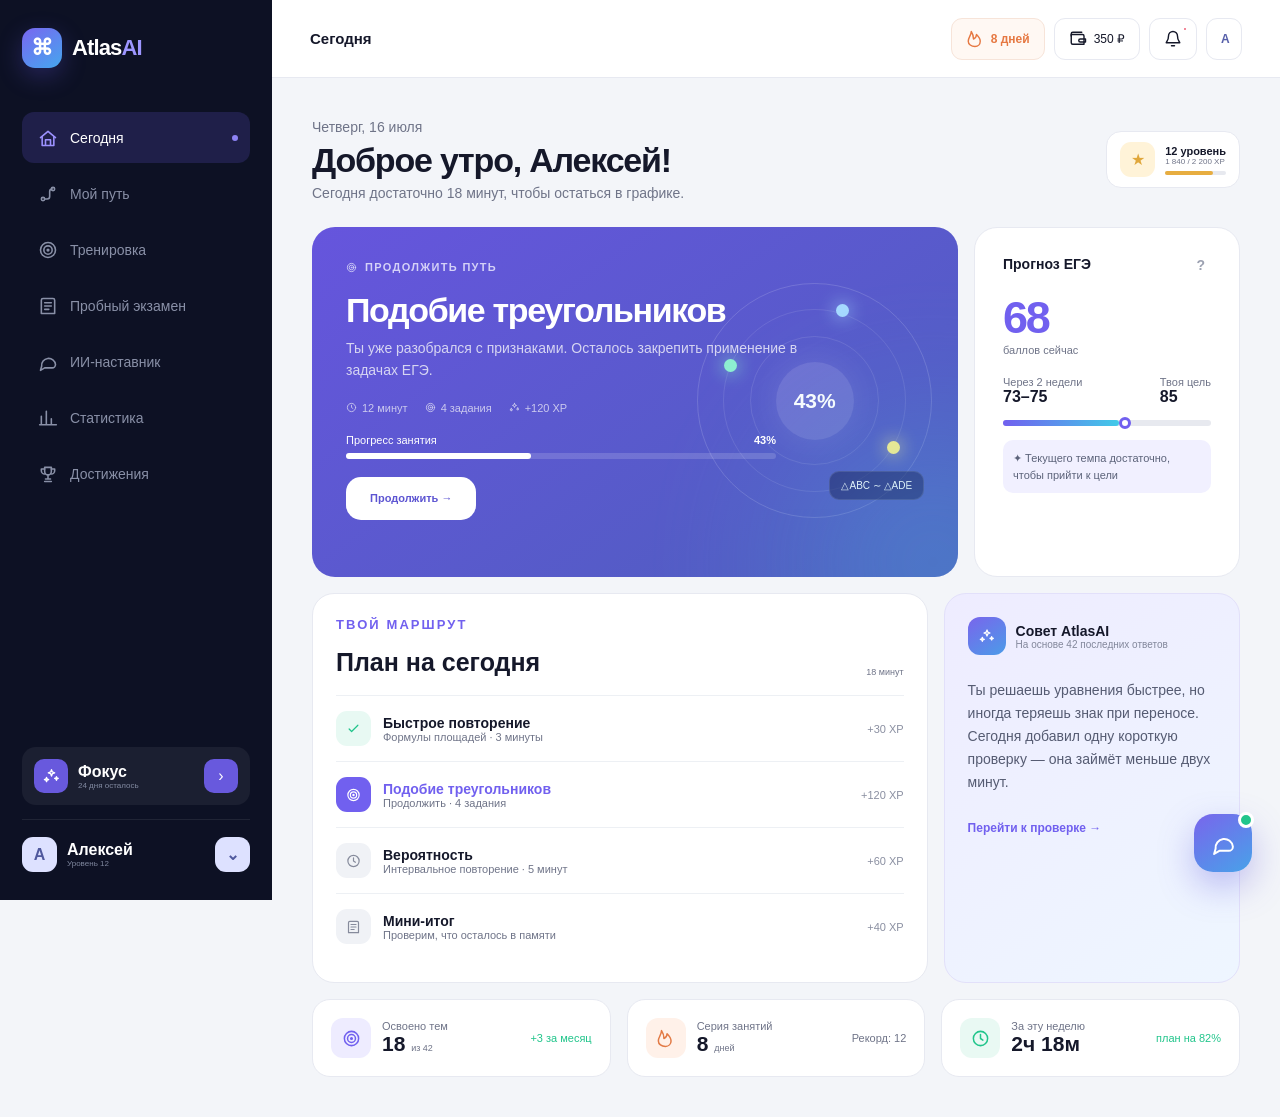
==== commit 1a23dcca: "Add files via upload" ====
--- a/dashboard.html
+++ b/dashboard.html
@@ -1,10 +1,10 @@
 <!DOCTYPE html><html lang="ru"><head><meta charset="UTF-8"><meta name="viewport" content="width=device-width,initial-scale=1"><title>Сегодня — AtlasAI</title><link rel="stylesheet" href="styles.css"></head><body>
-<main class="student-app"><aside class="app-sidebar" aria-label="Навигация кабинета"><a class="logo logo--inverse" href="index.html"><span class="logo__mark">⌘</span><span>Atlas<span>AI</span></span></a><nav aria-label="Разделы кабинета"><a class="active" href="dashboard.html"><span class="sidebar-icon">⌂</span><span>Сегодня</span><i></i></a><a href="map.html"><span class="sidebar-icon">⌁</span><span>Мой путь</span></a><a href="lesson.html"><span class="sidebar-icon">◎</span><span>Тренировка</span></a><a href="diagnostic.html"><span class="sidebar-icon">▣</span><span>Пробный экзамен</span></a><a href="lesson.html"><span class="sidebar-icon">◌</span><span>ИИ-наставник</span></a><a href="#stats"><span class="sidebar-icon">↗</span><span>Статистика</span></a><a href="#awards"><span class="sidebar-icon">♛</span><span>Достижения</span></a></nav><div class="app-plan"><span>ϟ</span><div><b>Фокус</b><small>24 дня осталось</small></div><span>›</span></div><a class="app-profile" href="login.html"><span>А</span><div><b>Алексей</b><small>Уровень 12</small></div><span>⌄</span></a></aside>
-<section class="app-content"><header class="app-top"><div><a class="mobile-app-logo" href="index.html">⌘</a><span>Сегодня</span></div><div class="app-top__actions"><button type="button" class="streak">🔥 8 дней</button><button type="button" data-toast="Баланс: 350 ₽">▣ <span>350 ₽</span></button><button type="button" data-toast="Новых уведомлений нет">♢<i></i></button><span class="top-avatar">А</span></div></header>
+<main class="student-app"><aside class="app-sidebar" aria-label="Навигация кабинета"><a class="logo logo--inverse" href="index.html"><span class="logo__mark">⌘</span><span>Atlas<span>AI</span></span></a><nav aria-label="Разделы кабинета"><a class="active" href="dashboard.html"><span class="sidebar-icon" data-icon="home"></span><span>Сегодня</span><i></i></a><a href="map.html"><span class="sidebar-icon" data-icon="route"></span><span>Мой путь</span></a><a href="lesson.html"><span class="sidebar-icon" data-icon="target"></span><span>Тренировка</span></a><a href="diagnostic.html"><span class="sidebar-icon" data-icon="exam"></span><span>Пробный экзамен</span></a><a href="lesson.html"><span class="sidebar-icon" data-icon="chat"></span><span>ИИ-наставник</span></a><a href="#stats"><span class="sidebar-icon" data-icon="chart"></span><span>Статистика</span></a><a href="#awards"><span class="sidebar-icon" data-icon="trophy"></span><span>Достижения</span></a></nav><div class="app-plan"><span data-icon="sparkles"></span><div><b>Фокус</b><small>24 дня осталось</small></div><span>›</span></div><a class="app-profile" href="profile.html"><span>А</span><div><b>Алексей</b><small>Уровень 12</small></div><span>⌄</span></a></aside>
+<section class="app-content"><header class="app-top"><div><a class="mobile-app-logo" href="index.html">⌘</a><span>Сегодня</span></div><div class="app-top__actions"><button type="button" class="streak"><span data-icon="flame"></span> 8 дней</button><button type="button" data-balance><span data-icon="wallet"></span><span data-balance-value>350 ₽</span></button><button type="button" data-notifications aria-label="Уведомления"><span data-icon="bell"></span><i></i></button><button type="button" class="top-avatar" data-profile-toggle aria-label="Открыть меню профиля">А</button></div></header>
 <div class="dashboard-page"><div class="dashboard-heading"><div><span>Четверг, 16 июля</span><h1>Доброе утро, Алексей!</h1><p>Сегодня достаточно 18 минут, чтобы остаться в графике.</p></div><div class="level-pill"><span>★</span><div><b>12 уровень</b><small>1 840 / 2 200 XP</small><i><em></em></i></div></div></div>
-<div class="dashboard-grid"><section class="continue-card"><div class="continue-card__copy"><span class="continue-label">▶ Продолжить путь</span><h2>Подобие треугольников</h2><p>Ты уже разобрался с признаками. Осталось закрепить применение в задачах ЕГЭ.</p><div class="continue-stats"><span>◷ 12 минут</span><span>◎ 4 задания</span><span>ϟ +120 XP</span></div><div class="continue-progress"><div><span>Прогресс занятия</span><b>43%</b></div><i><em></em></i></div><a class="button button--primary" href="lesson.html">Продолжить →</a></div><div class="continue-visual"><div class="orbit"><span class="orbit-core">43%</span><i></i><i></i><i></i></div><span class="floating-formula">△ABC ∼ △ADE</span></div></section>
+<div class="dashboard-grid"><section class="continue-card"><div class="continue-card__copy"><span class="continue-label"><span data-icon="target"></span>Продолжить путь</span><h2>Подобие треугольников</h2><p>Ты уже разобрался с признаками. Осталось закрепить применение в задачах ЕГЭ.</p><div class="continue-stats"><span><span data-icon="clock"></span>12 минут</span><span><span data-icon="target"></span>4 задания</span><span><span data-icon="sparkles"></span>+120 XP</span></div><div class="continue-progress"><div><span>Прогресс занятия</span><b>43%</b></div><i><em></em></i></div><a class="button button--primary" href="lesson.html">Продолжить →</a></div><div class="continue-visual"><div class="orbit"><span class="orbit-core">43%</span><i></i><i></i><i></i></div><span class="floating-formula">△ABC ∼ △ADE</span></div></section>
 <section class="forecast-card"><div class="forecast-card__top"><span>Прогноз ЕГЭ</span><button type="button" data-toast="Прогноз обновляется после каждого занятия">?</button></div><div class="forecast-score"><strong>68</strong><span>баллов сейчас</span></div><div class="forecast-goal"><div><span>Через 2 недели</span><b>73–75</b></div><div><span>Твоя цель</span><b>85</b></div></div><div class="forecast-line"><i></i><span style="left:56%"></span></div><p>✦ Текущего темпа достаточно, чтобы прийти к цели</p></section></div>
-<div class="dashboard-lower"><section class="daily-plan"><div class="block-head"><div><span class="section-kicker">Твой маршрут</span><h2>План на сегодня</h2></div><span>18 минут</span></div><div class="plan-list"><div class="done"><span>✓</span><div><b>Быстрое повторение</b><small>Формулы площадей · 3 минуты</small></div><em>+30 XP</em></div><div class="active"><span>▶</span><div><b>Подобие треугольников</b><small>Продолжить · 4 задания</small></div><em>+120 XP</em></div><div><span>↻</span><div><b>Вероятность</b><small>Интервальное повторение · 5 минут</small></div><em>+60 XP</em></div><div><span>▣</span><div><b>Мини-итог</b><small>Проверим, что осталось в памяти</small></div><em>+40 XP</em></div></div></section><aside class="ai-advice" aria-label="Совет ИИ"><div class="ai-advice__head"><span>⌘</span><div><b>Совет AtlasAI</b><small>На основе 42 последних ответов</small></div></div><p>Ты решаешь уравнения быстрее, но иногда теряешь знак при переносе. Сегодня добавил одну короткую проверку — она займёт меньше двух минут.</p><a href="lesson.html">Перейти к проверке →</a></aside></div>
-<div class="dashboard-stats" id="stats"><article><span class="stat-icon purple">◎</span><div><small>Освоено тем</small><strong>18 <em>из 42</em></strong></div><span class="trend">+3 за месяц</span></article><article><span class="stat-icon orange">🔥</span><div><small>Серия занятий</small><strong>8 <em>дней</em></strong></div><span>Рекорд: 12</span></article><article><span class="stat-icon green">◷</span><div><small>За эту неделю</small><strong>2ч 18м</strong></div><span class="trend">план на 82%</span></article></div></div></section>
-<nav class="mobile-nav" aria-label="Мобильная навигация"><a class="active" href="dashboard.html">⌂<span>Сегодня</span></a><a href="map.html">⌁<span>Путь</span></a><a class="solve" href="lesson.html"><span>◎</span><em>Решать</em></a><a href="lesson.html">◌<span>ИИ</span></a><a href="login.html">○<span>Профиль</span></a></nav></main>
+<div class="dashboard-lower"><section class="daily-plan"><div class="block-head"><div><span class="section-kicker">Твой маршрут</span><h2>План на сегодня</h2></div><span>18 минут</span></div><div class="plan-list"><div class="done"><span data-icon="check"></span><div><b>Быстрое повторение</b><small>Формулы площадей · 3 минуты</small></div><em>+30 XP</em></div><div class="active"><span data-icon="target"></span><div><b>Подобие треугольников</b><small>Продолжить · 4 задания</small></div><em>+120 XP</em></div><div><span data-icon="clock"></span><div><b>Вероятность</b><small>Интервальное повторение · 5 минут</small></div><em>+60 XP</em></div><div><span data-icon="exam"></span><div><b>Мини-итог</b><small>Проверим, что осталось в памяти</small></div><em>+40 XP</em></div></div></section><aside class="ai-advice" aria-label="Совет ИИ"><div class="ai-advice__head"><span data-icon="sparkles"></span><div><b>Совет AtlasAI</b><small>На основе 42 последних ответов</small></div></div><p>Ты решаешь уравнения быстрее, но иногда теряешь знак при переносе. Сегодня добавил одну короткую проверку — она займёт меньше двух минут.</p><a href="lesson.html">Перейти к проверке →</a></aside></div>
+<div class="dashboard-stats" id="stats"><article><span class="stat-icon purple"><span data-icon="target"></span></span><div><small>Освоено тем</small><strong>18 <em>из 42</em></strong></div><span class="trend">+3 за месяц</span></article><article><span class="stat-icon orange"><span data-icon="flame"></span></span><div><small>Серия занятий</small><strong>8 <em>дней</em></strong></div><span>Рекорд: 12</span></article><article><span class="stat-icon green"><span data-icon="clock"></span></span><div><small>За эту неделю</small><strong>2ч 18м</strong></div><span class="trend">план на 82%</span></article></div></div></section>
+<nav class="mobile-nav" aria-label="Мобильная навигация"><a class="active" href="dashboard.html"><span data-icon="home"></span><span>Сегодня</span></a><a href="map.html"><span data-icon="route"></span><span>Путь</span></a><a class="solve" href="lesson.html"><span data-icon="target"></span><em>Решать</em></a><a href="lesson.html"><span data-icon="chat"></span><span>ИИ</span></a><a href="profile.html"><span data-icon="user"></span><span>Профиль</span></a></nav></main>
 <div class="toast" id="toast"></div><script src="app.js"></script></body></html>
--- a/styles.css
+++ b/styles.css
@@ -44,3 +44,23 @@
 
 /* Pure HTML helpers */
 .icon{display:inline-grid;place-items:center;flex:0 0 auto;font-style:normal;line-height:1}.icon svg{width:1em;height:1em;fill:none;stroke:currentColor;stroke-width:2;stroke-linecap:round;stroke-linejoin:round}.hidden{display:none!important}.toast{position:fixed;right:24px;bottom:24px;z-index:100;background:#15182a;color:#fff;border-radius:15px;padding:14px 18px;box-shadow:0 16px 40px rgba(0,0,0,.24);font-size:13px;transform:translateY(30px);opacity:0;pointer-events:none;transition:.25s}.toast.show{transform:none;opacity:1}.plain-link-button{border:0;background:none;padding:0}.site-header a.button{color:#fff}.app-sidebar .logo{text-decoration:none}.app-profile{text-decoration:none}.student-app .logo{cursor:pointer}.choice-grid button>span.choice-text{width:48px;font-size:12px}.choice-grid button>span.choice-icon{font-size:19px}.diagnostic-actions-static{display:flex;gap:10px;align-items:center}.knowledge-node{padding:0}.knowledge-node:focus-visible,.button:focus-visible,button:focus-visible,a:focus-visible,input:focus-visible{outline:3px solid rgba(65,202,232,.45);outline-offset:3px}.sidebar-icon{width:19px;text-align:center;font-size:16px}.top-icon{font-size:15px}.price-card .button{width:100%}.loading-screen{position:fixed;inset:0;background:var(--dark);z-index:200;display:grid;place-items:center;color:#fff;transition:.35s}.loading-screen.hide{opacity:0;pointer-events:none}.loading-brand{display:grid;justify-items:center;gap:15px;font-weight:800;font-size:20px}.loading-brand .logo__mark{animation:pulse 1.1s infinite alternate}@keyframes pulse{to{transform:scale(1.08);box-shadow:0 8px 35px rgba(65,202,232,.5)}}.app-sidebar nav a{height:45px;border-radius:12px;color:#8990a7;display:flex;align-items:center;gap:12px;padding:0 13px;font-size:12px;position:relative}.app-sidebar nav a.active{background:rgba(113,96,239,.18);color:#fff}.app-sidebar nav a.active .sidebar-icon{color:#9c92ff}.app-sidebar nav a i{position:absolute;right:12px;width:6px;height:6px;border-radius:50%;background:#8d82f4}.mobile-nav a{border:0;background:none;color:#8b90a2;display:grid;justify-items:center;gap:3px;font-size:8px}.mobile-nav a.active{color:var(--primary)}.mobile-nav a.solve{transform:translateY(-12px)}.mobile-nav a.solve>span{width:48px;height:48px;border-radius:16px;background:linear-gradient(145deg,#7763ec,#4e96eb);color:white;display:grid;place-items:center;box-shadow:0 8px 25px rgba(100,92,224,.32)}.mobile-nav a em{font-style:normal}.pricing-page__top>a:last-child{display:flex;align-items:center;gap:7px;font-size:11px}.onboarding__top>a:last-child{color:var(--muted);font-size:12px}.choice-grid button>strong{position:absolute;right:15px;color:var(--primary)}.auth-form a{color:var(--primary)}.lesson-answer label>.answer-input{height:54px;border:1px solid #dfe2eb;border-radius:14px;display:flex;align-items:center;padding-right:15px}.lesson-answer.has-error label>.answer-input{border-color:#f1a9b7;background:#fff8f9}.faq-item .faq-answer{display:block;max-height:0;overflow:hidden;margin:0;color:var(--muted);line-height:1.6;transition:.3s}.faq-item.is-open .faq-answer{max-height:100px;margin-top:13px}
+
+/* v2: wider layout, readable type and complete account UI */
+:root{--container:1400px}.container{width:min(var(--container),calc(100% - 64px))}body{font-size:16px}.landing p{font-size:17px}.site-header nav{font-size:15px}.section{padding:120px 0}.section-kicker{font-size:13px}.bento-card p,.product-copy>p,.map-copy>p,.parents-copy>p{font-size:17px}.bento-card h3{font-size:32px}.price-card p,.price-card li{font-size:14px}.faq-item b{font-size:18px}.faq-item .faq-answer{font-size:15px}.footer-grid a,.footer-grid button,.footer-grid span{font-size:13px}.auth-form{width:min(470px,100%)}.auth-form label{font-size:14px}.auth-form input{font-size:15px}.form-bottom,.form-row>button{font-size:13px}.app-sidebar{width:272px;padding:28px 22px}.app-content{margin-left:272px}.app-sidebar nav a{height:51px;font-size:14px;padding:0 15px}.sidebar-icon{width:21px}.sidebar-icon svg{width:20px;height:20px}.app-top{height:78px;padding:0 38px}.app-top>div:first-child{font-size:15px}.app-top__actions>button{height:42px;font-size:12px;padding:0 14px}.app-top__actions>button svg{width:18px;height:18px}.dashboard-page,.knowledge-page{max-width:1660px;padding:40px}.dashboard-heading h1{font-size:34px}.dashboard-heading>div:first-child>span,.dashboard-heading p{font-size:14px}.continue-card{min-height:350px;padding:34px}.continue-card h2{font-size:34px}.continue-card p{font-size:14px}.continue-label,.continue-stats span,.continue-progress>div{font-size:11px}.forecast-card{padding:28px}.forecast-card__top{font-size:14px}.forecast-score span,.forecast-goal span{font-size:11px}.forecast-goal b{font-size:16px}.forecast-card>p{font-size:11px}.block-head h2{font-size:25px}.plan-list>div{padding:15px 0}.plan-list b{font-size:14px}.plan-list small,.plan-list em{font-size:11px}.ai-advice b{font-size:14px}.ai-advice small{font-size:10px}.ai-advice>p{font-size:14px}.ai-advice>a,.ai-advice>button{font-size:12px;color:var(--primary);font-weight:700}.dashboard-stats small,.dashboard-stats article>span:last-child{font-size:11px}.dashboard-stats strong{font-size:21px}.lesson-task h1{font-size:25px}.task-meta span{font-size:11px}.lesson-answer label{font-size:13px}.lesson-answer input{font-size:15px}.lesson-tools>button:not(.button),.lesson-tools .button{font-size:12px}.mentor-panel{width:auto}.mentor-head b{font-size:15px}.mentor-head small,.mentor-note{font-size:10px}.mentor-intro,.mentor-message,.user-message{font-size:12px}.mentor-message button,.quick-prompts button{font-size:10px}.mentor-input input{font-size:12px}.knowledge-heading h1{font-size:36px}.knowledge-heading p{font-size:14px}.knowledge-filters button{font-size:12px}.topic-panel{width:350px;padding:28px}.full-map>.knowledge{margin-right:370px}.topic-panel>p{font-size:13px}.topic-meter>div,.topic-links>span{font-size:11px}.topic-impact small{font-size:10px}.topic-impact b{font-size:17px}.topic-links b{font-size:10px}.topic-panel .button{font-size:12px}.topic-panel>small{font-size:10px}.pricing-page .container{max-width:1400px}.pricing-page h1{font-size:54px}.pricing-guarantees span{font-size:11px}.pricing-guarantees b{font-size:14px}
+
+[data-icon]{display:inline-grid;place-items:center;line-height:0;flex:0 0 auto}[data-icon] svg{width:1em;height:1em;fill:none;stroke:currentColor;stroke-width:1.9;stroke-linecap:round;stroke-linejoin:round}.sidebar-icon[data-icon]{font-size:20px}.mobile-nav [data-icon]{font-size:21px}.app-top [data-icon]{font-size:18px}.button [data-icon]{font-size:18px}.stat-icon [data-icon]{font-size:19px}
+
+.ui-popover{position:fixed;z-index:90;background:#fff;border:1px solid var(--border);border-radius:20px;box-shadow:0 22px 70px rgba(25,31,68,.2);opacity:0;visibility:hidden;transform:translateY(-8px);transition:.2s}.ui-popover.open{opacity:1;visibility:visible;transform:none}.notifications-popover{right:78px;top:70px;width:390px;overflow:hidden}.popover-head{padding:20px 22px 15px;display:flex;justify-content:space-between;align-items:center;border-bottom:1px solid var(--border)}.popover-head h3{font-size:17px;margin:0}.popover-head button{border:0;background:none;color:var(--primary);font-size:11px}.notification-list{max-height:420px;overflow:auto}.notification-item{padding:17px 20px;display:flex;gap:12px;border-bottom:1px solid #edf0f4;position:relative}.notification-item.unread{background:#f7f6ff}.notification-item__icon{width:40px;height:40px;border-radius:13px;background:#eeecff;color:var(--primary);display:grid;place-items:center}.notification-item__icon svg{width:19px}.notification-item>div{display:grid;gap:3px;flex:1}.notification-item b{font-size:13px}.notification-item p{font-size:12px;line-height:1.45;color:var(--muted);margin:0}.notification-item time{font-size:10px;color:#a0a4b3}.notification-item.unread:after{content:"";position:absolute;right:16px;top:18px;width:7px;height:7px;border-radius:50%;background:var(--primary)}.notification-empty{padding:32px;text-align:center;color:var(--muted);font-size:13px}
+
+.profile-popover{right:28px;top:70px;width:300px;padding:10px}.profile-summary{padding:12px;display:flex;align-items:center;gap:12px}.profile-summary>span{width:45px;height:45px;border-radius:14px;background:#e3e5ff;color:#545da8;display:grid;place-items:center;font-weight:800}.profile-summary div{display:grid}.profile-summary b{font-size:14px}.profile-summary small{font-size:11px;color:var(--muted)}.profile-popover nav{display:grid;border-top:1px solid var(--border);padding-top:8px}.profile-popover nav a,.profile-popover nav button{height:43px;border:0;background:none;border-radius:11px;display:flex;align-items:center;gap:11px;padding:0 12px;font-size:12px;text-align:left}.profile-popover nav a:hover,.profile-popover nav button:hover{background:#f3f4f8}.profile-popover nav [data-icon]{font-size:17px;color:#777d91}.profile-balance-mini{margin:7px 0;padding:12px;border-radius:13px;background:linear-gradient(135deg,#eeecff,#edf8ff);display:flex;align-items:center;justify-content:space-between}.profile-balance-mini span{display:grid;font-size:10px;color:var(--muted)}.profile-balance-mini strong{font-size:17px;color:var(--primary)}.profile-balance-mini button{border:0;background:var(--primary);color:#fff;border-radius:9px;padding:8px 10px;font-size:10px}
+
+.modal-backdrop{position:fixed;inset:0;background:rgba(7,10,24,.56);backdrop-filter:blur(5px);z-index:100;display:grid;place-items:center;padding:20px;opacity:0;visibility:hidden;transition:.2s}.modal-backdrop.open{opacity:1;visibility:visible}.ui-modal{width:min(540px,100%);max-height:90vh;overflow:auto;background:#fff;border-radius:26px;box-shadow:0 30px 100px rgba(0,0,0,.3);padding:30px;transform:scale(.97);transition:.2s}.modal-backdrop.open .ui-modal{transform:none}.modal-title{display:flex;justify-content:space-between;align-items:flex-start;margin-bottom:22px}.modal-title h2{font-size:25px;margin:0 0 5px}.modal-title p{font-size:13px;color:var(--muted);margin:0}.modal-close{width:36px;height:36px;border:0;border-radius:11px;background:#f1f2f6;font-size:20px}.balance-current{display:flex;align-items:center;justify-content:space-between;padding:18px;border-radius:17px;background:linear-gradient(135deg,#171c36,#323d79);color:#fff;margin-bottom:21px}.balance-current span{display:grid;font-size:11px;color:#b5bad0}.balance-current strong{font-size:28px;color:#fff}.balance-current>span:last-child{width:45px;height:45px;border-radius:14px;background:rgba(255,255,255,.11);display:grid;place-items:center;font-size:21px}.amount-label{font-size:12px;font-weight:700}.amount-grid{display:grid;grid-template-columns:repeat(4,1fr);gap:8px;margin:10px 0 14px}.amount-grid button{height:46px;border:1px solid var(--border);background:#fafbfc;border-radius:12px;font-size:13px}.amount-grid button.active{border-color:var(--primary);background:#f0eeff;color:var(--primary);font-weight:700}.custom-amount{height:52px;border:1px solid var(--border);border-radius:13px;display:flex;align-items:center;padding:0 15px;margin-bottom:18px}.custom-amount input{border:0;outline:0;flex:1;font-size:16px}.custom-amount span{color:var(--muted)}.payment-method{display:flex;align-items:center;gap:12px;border:1px solid var(--border);border-radius:14px;padding:14px;margin:10px 0 20px}.payment-method>span{width:40px;height:40px;background:#edf0ff;color:var(--primary);border-radius:12px;display:grid;place-items:center}.payment-method div{display:grid;flex:1}.payment-method b{font-size:13px}.payment-method small{font-size:10px;color:var(--muted)}.payment-method input{width:17px;height:17px}.ui-modal>.button{width:100%}.modal-note{text-align:center;color:var(--muted);font-size:10px;margin:12px 0 0}
+
+.app-chat-launcher{position:fixed;right:28px;bottom:28px;z-index:45;width:58px;height:58px;border:0;border-radius:19px;background:linear-gradient(145deg,#7965ec,#48a2e9);color:#fff;display:grid;place-items:center;box-shadow:0 14px 35px rgba(92,84,218,.35)}.app-chat-launcher [data-icon]{font-size:25px}.app-chat-launcher i{position:absolute;right:-2px;top:-2px;width:16px;height:16px;border-radius:50%;background:var(--green);border:3px solid #fff}.global-chat{position:fixed;right:22px;bottom:22px;width:410px;height:min(650px,calc(100vh - 44px));background:#f1f2f7;border:1px solid var(--border);border-radius:24px;box-shadow:0 28px 90px rgba(17,22,55,.25);z-index:80;display:flex;flex-direction:column;opacity:0;visibility:hidden;transform:translateY(18px) scale(.97);transition:.22s;overflow:hidden}.global-chat.open{opacity:1;visibility:visible;transform:none}.global-chat__head{height:76px;background:#fff;padding:0 18px;display:flex;align-items:center;justify-content:space-between;border-bottom:1px solid var(--border)}.global-chat__person{display:flex;align-items:center;gap:10px}.global-chat__person>span{width:42px;height:42px;border-radius:13px;background:linear-gradient(145deg,#7965ec,#4b9ce8);color:#fff;display:grid;place-items:center}.global-chat__person div{display:grid}.global-chat__person b{font-size:14px}.global-chat__person small{font-size:10px;color:var(--muted)}.global-chat__head button{border:0;background:#f1f2f6;width:34px;height:34px;border-radius:10px}.global-chat__body{flex:1;overflow:auto;padding:18px}.global-chat__hello{background:#fff;border-radius:4px 15px 15px 15px;padding:15px;font-size:12px;line-height:1.55}.global-chat__quick{display:flex;flex-wrap:wrap;gap:7px;margin-top:12px}.global-chat__quick button{border:1px solid #dde0e9;background:#fff;border-radius:100px;padding:9px 11px;font-size:10px}.global-chat__input{margin:12px;height:52px;border:1px solid var(--border);background:#fff;border-radius:14px;display:flex;align-items:center;padding:0 8px}.global-chat__input input{border:0;outline:0;flex:1;min-width:0;padding:0 9px;font-size:12px}.global-chat__input button{width:36px;height:36px;border:0;border-radius:10px;background:var(--primary);color:#fff}.lesson-chat-hidden .lesson-grid{grid-template-columns:1fr}.lesson-chat-hidden .mentor-panel{display:none}.lesson-chat-reopen{position:fixed;right:24px;bottom:24px;z-index:44;display:none}.lesson-chat-hidden .lesson-chat-reopen{display:grid}
+
+.profile-page{padding:40px;max-width:1660px;margin:auto}.profile-page__head{display:flex;justify-content:space-between;align-items:flex-end;margin-bottom:28px}.profile-page__head h1{font-size:36px;margin:0}.profile-page__head p{font-size:14px;color:var(--muted);margin:7px 0 0}.profile-grid{display:grid;grid-template-columns:1fr 1fr;gap:18px}.profile-card{background:#fff;border:1px solid var(--border);border-radius:22px;padding:26px}.profile-card--wide{grid-column:1/-1}.profile-card__head{display:flex;justify-content:space-between;align-items:center;margin-bottom:22px}.profile-card__head h2{font-size:20px;margin:0}.profile-card__head p{font-size:12px;color:var(--muted);margin:5px 0 0}.account-user{display:flex;align-items:center;gap:16px}.account-user__avatar{width:68px;height:68px;border-radius:21px;background:linear-gradient(145deg,#e1e4ff,#d8f5ff);color:#5961ad;display:grid;place-items:center;font-size:24px;font-weight:800}.account-user>div{display:grid}.account-user b{font-size:18px}.account-user span{font-size:13px;color:var(--muted)}.profile-form{display:grid;grid-template-columns:1fr 1fr;gap:14px;margin-top:25px}.profile-form label{display:grid;gap:7px;font-size:11px;font-weight:700}.profile-form input{height:50px;border:1px solid var(--border);border-radius:13px;padding:0 14px;outline:0}.profile-balance{background:linear-gradient(145deg,#171c36,#313d7c);color:#fff;overflow:hidden;position:relative}.profile-balance:after{content:"";position:absolute;width:170px;height:170px;border-radius:50%;background:#45bee2;filter:blur(65px);right:-70px;bottom:-80px;opacity:.35}.profile-balance .profile-card__head p{color:#aab0c5}.profile-balance__sum{display:grid;position:relative;z-index:2}.profile-balance__sum span{font-size:11px;color:#aeb4c9}.profile-balance__sum strong{font-size:42px}.profile-balance .button{margin-top:28px;position:relative;z-index:2;background:#fff;color:#4f57bd;box-shadow:none}.subscription-box{display:flex;align-items:center;justify-content:space-between;background:#f1efff;border-radius:17px;padding:18px}.subscription-box>div{display:flex;align-items:center;gap:12px}.subscription-box>div>span{width:43px;height:43px;border-radius:13px;background:var(--primary);color:#fff;display:grid;place-items:center}.subscription-box b{display:block;font-size:15px}.subscription-box small{font-size:11px;color:var(--muted)}.subscription-box>span{font-size:11px;color:var(--green);font-weight:700}.toggle-list{display:grid}.toggle-row{display:flex;align-items:center;justify-content:space-between;padding:15px 0;border-top:1px solid var(--border)}.toggle-row div{display:grid}.toggle-row b{font-size:13px}.toggle-row span{font-size:11px;color:var(--muted)}.switch{width:44px;height:25px;border:0;border-radius:100px;background:#dfe2e9;padding:3px}.switch i{display:block;width:19px;height:19px;border-radius:50%;background:#fff;transition:.2s}.switch.active{background:var(--primary)}.switch.active i{transform:translateX(19px)}.payment-table{width:100%;border-collapse:collapse}.payment-table th,.payment-table td{text-align:left;padding:14px 10px;border-top:1px solid var(--border);font-size:12px}.payment-table th{color:var(--muted);font-size:10px;text-transform:uppercase;letter-spacing:.08em}.payment-status{color:var(--green);font-weight:700}
+
+@media(max-width:1200px){.app-sidebar{width:230px}.app-content{margin-left:230px}.dashboard-page,.knowledge-page,.profile-page{padding:30px}.continue-visual{opacity:.55}.container{width:min(var(--container),calc(100% - 40px))}}
+@media(max-width:860px){.container{width:min(100% - 28px,720px)}.app-content{margin-left:0}.dashboard-page,.knowledge-page,.profile-page{padding:24px 16px}.notifications-popover{right:14px;top:66px;width:min(390px,calc(100% - 28px))}.profile-popover{right:14px;top:66px}.app-chat-launcher{right:18px;bottom:88px}.global-chat{right:10px;bottom:10px;width:calc(100% - 20px);height:calc(100vh - 20px)}.profile-grid{grid-template-columns:1fr}.profile-card--wide{grid-column:auto}.full-map>.knowledge{margin-right:0}.topic-panel{width:auto}.mobile-nav a{font-size:10px}}
+@media(max-width:560px){body{font-size:15px}.landing p{font-size:16px}.container{width:calc(100% - 24px)}.section{padding:74px 0}.app-top{padding:0 14px}.app-top__actions>button{padding:0 10px}.app-top__actions .streak{display:none}.profile-page__head{display:block}.profile-page__head .button{margin-top:16px}.profile-form{grid-template-columns:1fr}.profile-card{padding:20px}.amount-grid{grid-template-columns:repeat(2,1fr)}.notifications-popover{top:64px}.profile-popover{top:64px;width:calc(100% - 28px)}.ui-modal{padding:23px}.lesson-task h1{font-size:20px}.lesson-tools>button:not(.button),.lesson-tools .button{font-size:11px}.app-chat-launcher{bottom:86px}}
+.top-avatar{border:0}.app-top__actions>button.all-read i{display:none}.profile-card__head .plain-link-button{color:var(--primary);font-weight:700}.profile-balance [data-icon="wallet"]{font-size:25px}.app-plan>[data-icon]{font-size:18px}.lesson-chat-reopen{align-items:center;justify-content:center}
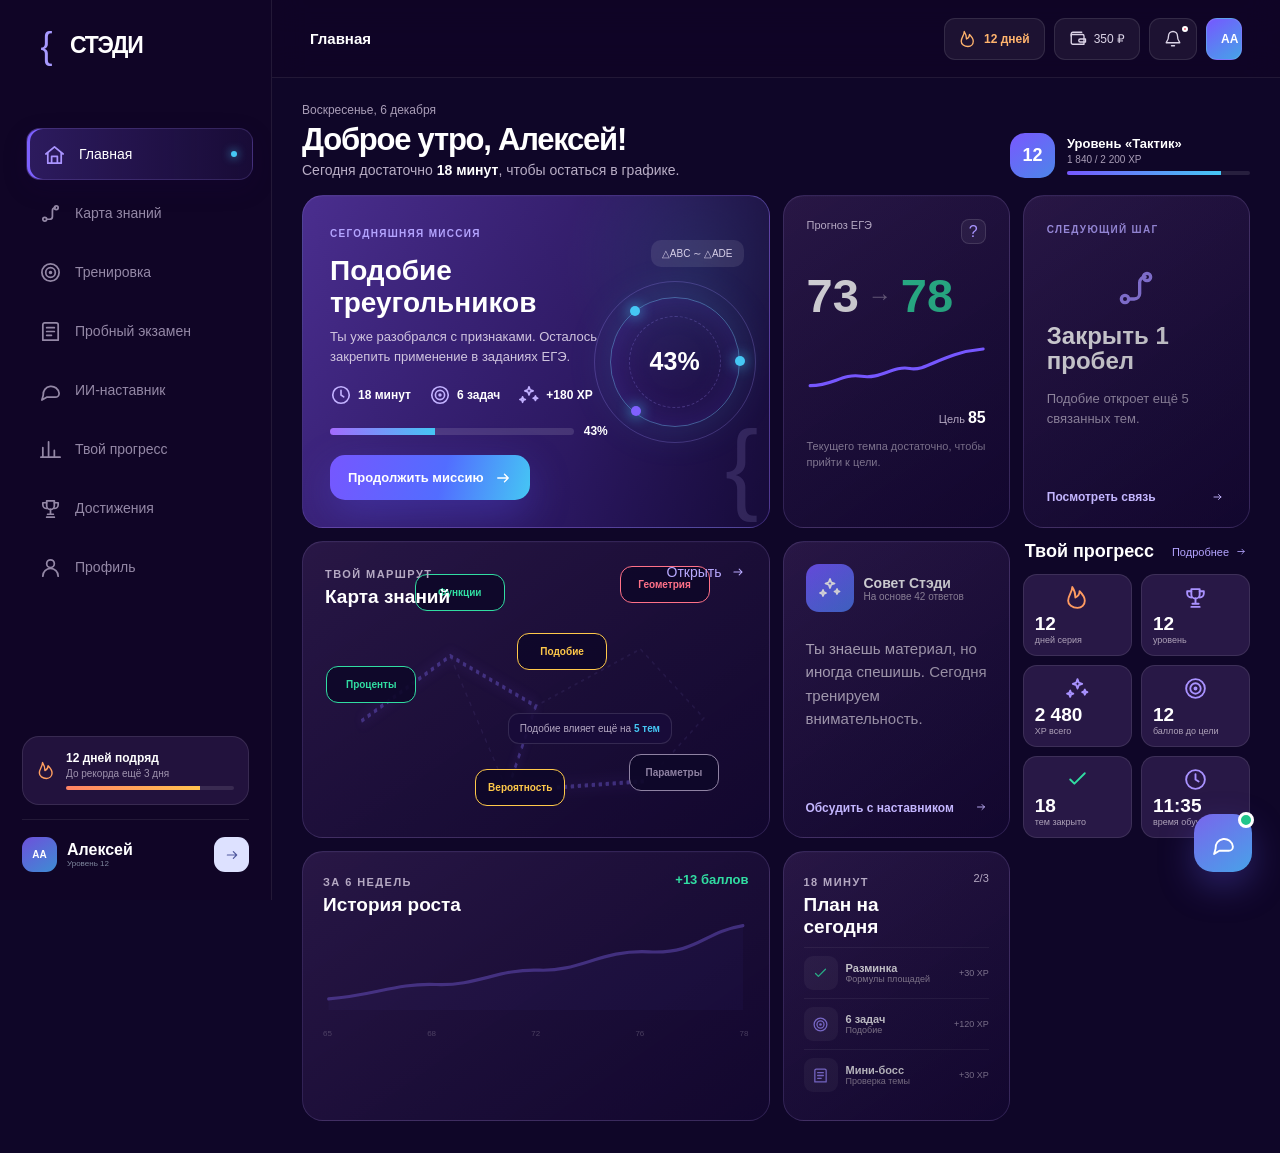
==== commit 6d11aad9: "Add files via upload" ====
--- a/dashboard.html
+++ b/dashboard.html
@@ -1,10 +1,163 @@
-<!DOCTYPE html><html lang="ru"><head><meta charset="UTF-8"><meta name="viewport" content="width=device-width,initial-scale=1"><title>Сегодня — AtlasAI</title><link rel="stylesheet" href="styles.css"></head><body>
-<main class="student-app"><aside class="app-sidebar" aria-label="Навигация кабинета"><a class="logo logo--inverse" href="index.html"><span class="logo__mark">⌘</span><span>Atlas<span>AI</span></span></a><nav aria-label="Разделы кабинета"><a class="active" href="dashboard.html"><span class="sidebar-icon" data-icon="home"></span><span>Сегодня</span><i></i></a><a href="map.html"><span class="sidebar-icon" data-icon="route"></span><span>Мой путь</span></a><a href="lesson.html"><span class="sidebar-icon" data-icon="target"></span><span>Тренировка</span></a><a href="diagnostic.html"><span class="sidebar-icon" data-icon="exam"></span><span>Пробный экзамен</span></a><a href="lesson.html"><span class="sidebar-icon" data-icon="chat"></span><span>ИИ-наставник</span></a><a href="#stats"><span class="sidebar-icon" data-icon="chart"></span><span>Статистика</span></a><a href="#awards"><span class="sidebar-icon" data-icon="trophy"></span><span>Достижения</span></a></nav><div class="app-plan"><span data-icon="sparkles"></span><div><b>Фокус</b><small>24 дня осталось</small></div><span>›</span></div><a class="app-profile" href="profile.html"><span>А</span><div><b>Алексей</b><small>Уровень 12</small></div><span>⌄</span></a></aside>
-<section class="app-content"><header class="app-top"><div><a class="mobile-app-logo" href="index.html">⌘</a><span>Сегодня</span></div><div class="app-top__actions"><button type="button" class="streak"><span data-icon="flame"></span> 8 дней</button><button type="button" data-balance><span data-icon="wallet"></span><span data-balance-value>350 ₽</span></button><button type="button" data-notifications aria-label="Уведомления"><span data-icon="bell"></span><i></i></button><button type="button" class="top-avatar" data-profile-toggle aria-label="Открыть меню профиля">А</button></div></header>
-<div class="dashboard-page"><div class="dashboard-heading"><div><span>Четверг, 16 июля</span><h1>Доброе утро, Алексей!</h1><p>Сегодня достаточно 18 минут, чтобы остаться в графике.</p></div><div class="level-pill"><span>★</span><div><b>12 уровень</b><small>1 840 / 2 200 XP</small><i><em></em></i></div></div></div>
-<div class="dashboard-grid"><section class="continue-card"><div class="continue-card__copy"><span class="continue-label"><span data-icon="target"></span>Продолжить путь</span><h2>Подобие треугольников</h2><p>Ты уже разобрался с признаками. Осталось закрепить применение в задачах ЕГЭ.</p><div class="continue-stats"><span><span data-icon="clock"></span>12 минут</span><span><span data-icon="target"></span>4 задания</span><span><span data-icon="sparkles"></span>+120 XP</span></div><div class="continue-progress"><div><span>Прогресс занятия</span><b>43%</b></div><i><em></em></i></div><a class="button button--primary" href="lesson.html">Продолжить →</a></div><div class="continue-visual"><div class="orbit"><span class="orbit-core">43%</span><i></i><i></i><i></i></div><span class="floating-formula">△ABC ∼ △ADE</span></div></section>
-<section class="forecast-card"><div class="forecast-card__top"><span>Прогноз ЕГЭ</span><button type="button" data-toast="Прогноз обновляется после каждого занятия">?</button></div><div class="forecast-score"><strong>68</strong><span>баллов сейчас</span></div><div class="forecast-goal"><div><span>Через 2 недели</span><b>73–75</b></div><div><span>Твоя цель</span><b>85</b></div></div><div class="forecast-line"><i></i><span style="left:56%"></span></div><p>✦ Текущего темпа достаточно, чтобы прийти к цели</p></section></div>
-<div class="dashboard-lower"><section class="daily-plan"><div class="block-head"><div><span class="section-kicker">Твой маршрут</span><h2>План на сегодня</h2></div><span>18 минут</span></div><div class="plan-list"><div class="done"><span data-icon="check"></span><div><b>Быстрое повторение</b><small>Формулы площадей · 3 минуты</small></div><em>+30 XP</em></div><div class="active"><span data-icon="target"></span><div><b>Подобие треугольников</b><small>Продолжить · 4 задания</small></div><em>+120 XP</em></div><div><span data-icon="clock"></span><div><b>Вероятность</b><small>Интервальное повторение · 5 минут</small></div><em>+60 XP</em></div><div><span data-icon="exam"></span><div><b>Мини-итог</b><small>Проверим, что осталось в памяти</small></div><em>+40 XP</em></div></div></section><aside class="ai-advice" aria-label="Совет ИИ"><div class="ai-advice__head"><span data-icon="sparkles"></span><div><b>Совет AtlasAI</b><small>На основе 42 последних ответов</small></div></div><p>Ты решаешь уравнения быстрее, но иногда теряешь знак при переносе. Сегодня добавил одну короткую проверку — она займёт меньше двух минут.</p><a href="lesson.html">Перейти к проверке →</a></aside></div>
-<div class="dashboard-stats" id="stats"><article><span class="stat-icon purple"><span data-icon="target"></span></span><div><small>Освоено тем</small><strong>18 <em>из 42</em></strong></div><span class="trend">+3 за месяц</span></article><article><span class="stat-icon orange"><span data-icon="flame"></span></span><div><small>Серия занятий</small><strong>8 <em>дней</em></strong></div><span>Рекорд: 12</span></article><article><span class="stat-icon green"><span data-icon="clock"></span></span><div><small>За эту неделю</small><strong>2ч 18м</strong></div><span class="trend">план на 82%</span></article></div></div></section>
-<nav class="mobile-nav" aria-label="Мобильная навигация"><a class="active" href="dashboard.html"><span data-icon="home"></span><span>Сегодня</span></a><a href="map.html"><span data-icon="route"></span><span>Путь</span></a><a class="solve" href="lesson.html"><span data-icon="target"></span><em>Решать</em></a><a href="lesson.html"><span data-icon="chat"></span><span>ИИ</span></a><a href="profile.html"><span data-icon="user"></span><span>Профиль</span></a></nav></main>
-<div class="toast" id="toast"></div><script src="app.js"></script></body></html>
+<!DOCTYPE html>
+<html lang="ru">
+<head>
+  <meta charset="UTF-8">
+  <meta name="viewport" content="width=device-width, initial-scale=1">
+  <meta name="theme-color" content="#1e0d47">
+  <meta name="api-base-url" content="">
+  <title>Главная — Стэди</title>
+  <link rel="stylesheet" href="styles.css">
+  <link rel="stylesheet" href="steady.css">
+</head>
+<body class="steady-app-body">
+  <main class="student-app" data-dashboard>
+    <aside class="app-sidebar" aria-label="Навигация кабинета">
+      <a class="steady-logo steady-logo--app" href="index.html"><span class="steady-logo__mark">{</span><span>СТЭДИ</span></a>
+      <nav aria-label="Разделы кабинета">
+        <a class="active" href="dashboard.html"><span class="sidebar-icon" data-icon="home"></span><span>Главная</span><i></i></a>
+        <a href="onboarding.html"><span class="sidebar-icon" data-icon="route"></span><span>Маршрут</span></a>
+        <a href="map.html"><span class="sidebar-icon" data-icon="target"></span><span>Карта знаний</span></a>
+        <a href="lesson.html"><span class="sidebar-icon" data-icon="exam"></span><span>Миссии</span></a>
+        <a href="profile.html#awards"><span class="sidebar-icon" data-icon="trophy"></span><span>Достижения</span></a>
+      </nav>
+      <div class="sidebar-quest">
+        <span data-icon="flame"></span>
+        <div><b>12 дней подряд</b><small>До рекорда ещё 3 дня</small><i><em></em></i></div>
+      </div>
+      <a class="app-profile" href="profile.html">
+        <span>АА</span><div><b>Алексей</b><small>Уровень 12</small></div><span data-icon="arrow"></span>
+      </a>
+    </aside>
+
+    <section class="app-content">
+      <header class="app-top">
+        <div><a class="mobile-app-logo" href="index.html">{</a><span>Главная</span></div>
+        <div class="app-top__actions">
+          <button type="button" class="streak"><span data-icon="flame"></span> 12 дней</button>
+          <button type="button" data-balance><span data-icon="wallet"></span><span data-balance-value>350 ₽</span></button>
+          <button type="button" data-notifications aria-label="Уведомления"><span data-icon="bell"></span><i></i></button>
+          <button type="button" class="top-avatar" data-profile-toggle aria-label="Открыть меню профиля">АА</button>
+        </div>
+      </header>
+
+      <div class="steady-dashboard">
+        <header class="steady-dashboard__head">
+          <div>
+            <span id="dashboard-date">Четверг, 16 июля</span>
+            <h1><span id="dashboard-greeting">Доброе утро</span>, <span data-user-name>Алексей</span>!</h1>
+            <p>Сегодня достаточно <b id="dashboard-minutes">18 минут</b>, чтобы остаться в графике.</p>
+          </div>
+          <div class="dashboard-level">
+            <span>12</span>
+            <div><b>Уровень «Тактик»</b><small>1 840 / 2 200 XP</small><i><em style="width:84%"></em></i></div>
+          </div>
+        </header>
+
+        <div class="steady-dashboard-grid">
+          <section class="dash-card dash-mission">
+            <div class="dash-mission__copy">
+              <span class="dash-kicker">Сегодняшняя миссия</span>
+              <h2 id="mission-title">Подобие треугольников</h2>
+              <p>Ты уже разобрался с признаками. Осталось закрепить применение в заданиях ЕГЭ.</p>
+              <div class="dash-mission__metrics">
+                <span><span data-icon="clock"></span><b id="mission-minutes">18 минут</b></span>
+                <span><span data-icon="target"></span><b id="mission-tasks">6 задач</b></span>
+                <span><span data-icon="sparkles"></span><b id="mission-xp">+180 XP</b></span>
+              </div>
+              <div class="dash-mission__progress"><span><i id="mission-progress" style="width:43%"></i></span><b id="mission-progress-label">43%</b></div>
+              <a class="button button--primary" href="lesson.html">Продолжить миссию <span data-icon="arrow"></span></a>
+            </div>
+            <div class="dash-mission__visual" aria-hidden="true">
+              <span class="dash-formula">△ABC ∼ △ADE</span>
+              <div class="dash-orbit"><strong>43%</strong><i></i><i></i><i></i></div>
+              <span class="dash-brace">{</span>
+            </div>
+          </section>
+
+          <article class="dash-card dash-forecast">
+            <div class="dash-card__head"><span>Прогноз ЕГЭ</span><button type="button" data-toast="Прогноз обновляется после каждой миссии">?</button></div>
+            <strong><span id="forecast-current">73</span><i>→</i><em id="forecast-next">78</em></strong>
+            <div class="mini-growth">
+              <svg viewBox="0 0 230 64" aria-hidden="true"><path d="M4 54 C34 54 45 38 70 42 S110 28 132 32 S172 12 226 7"/></svg>
+              <span>Цель <b id="forecast-goal">85</b></span>
+            </div>
+            <p>Текущего темпа достаточно, чтобы прийти к цели.</p>
+          </article>
+
+          <article class="dash-card dash-next">
+            <span class="dash-kicker">Следующий шаг</span>
+            <div><span data-icon="route"></span><strong>Закрыть 1 пробел</strong></div>
+            <p>Подобие откроет ещё 5 связанных тем.</p>
+            <a href="map.html">Посмотреть связь <span data-icon="arrow"></span></a>
+          </article>
+
+          <section class="dash-card dash-map">
+            <div class="dash-card__head"><div><span class="dash-kicker">Твой маршрут</span><h2>Карта знаний</h2></div><a href="map.html">Открыть <span data-icon="arrow"></span></a></div>
+            <svg class="dash-map__lines" viewBox="0 0 690 230" preserveAspectRatio="none" aria-hidden="true">
+              <path d="M70 120 L210 55 L345 105 L510 48 M210 55 L300 190 M345 105 L300 190 M300 190 L520 180 M510 48 L610 117 L520 180"/>
+              <path class="is-active" d="M70 120 L210 55 L345 105 L300 190 L520 180"/>
+            </svg>
+            <button class="dash-node green" type="button" style="--x:5%;--y:42%">Проценты</button>
+            <button class="dash-node green" type="button" style="--x:24%;--y:11%">Функции</button>
+            <button class="dash-node yellow" type="button" style="--x:46%;--y:31%">Подобие</button>
+            <button class="dash-node red" type="button" style="--x:68%;--y:8%">Геометрия</button>
+            <button class="dash-node yellow" type="button" style="--x:37%;--y:77%">Вероятность</button>
+            <button class="dash-node muted" type="button" style="--x:70%;--y:72%">Параметры</button>
+            <div class="dash-map__impact">Подобие влияет ещё на <strong>5 тем</strong></div>
+          </section>
+
+          <aside class="dash-card dash-ai">
+            <div class="dash-ai__head"><span data-icon="sparkles"></span><div><b>Совет Стэди</b><small>На основе 42 ответов</small></div></div>
+            <p>Ты знаешь материал, но иногда спешишь. Сегодня тренируем внимательность.</p>
+            <button type="button" id="dashboard-chat-open">Обсудить с наставником <span data-icon="arrow"></span></button>
+          </aside>
+
+          <section class="dash-progress" id="stats">
+            <div class="dash-progress__head"><h2>Твой прогресс</h2><a href="progress.html">Подробнее <span data-icon="arrow"></span></a></div>
+            <div class="dash-progress__grid">
+              <article><span data-icon="flame"></span><div><strong>12</strong><small>дней серия</small></div></article>
+              <article><span data-icon="trophy"></span><div><strong>12</strong><small>уровень</small></div></article>
+              <article><span data-icon="sparkles"></span><div><strong>2 480</strong><small>XP всего</small></div></article>
+              <article><span data-icon="target"></span><div><strong>12</strong><small>баллов до цели</small></div></article>
+              <article><span data-icon="check"></span><div><strong>18</strong><small>тем закрыто</small></div></article>
+              <article><span data-icon="clock"></span><div><strong>11:35</strong><small>время обучения</small></div></article>
+            </div>
+          </section>
+
+          <section class="dash-card dash-growth">
+            <div class="dash-card__head"><div><span class="dash-kicker">За 6 недель</span><h2>История роста</h2></div><strong>+13 баллов</strong></div>
+            <div class="dash-growth__chart">
+              <svg viewBox="0 0 620 118" preserveAspectRatio="none" aria-label="Рост прогноза от 65 до 78 баллов">
+                <path class="area" d="M8 104 C75 100 105 84 165 86 S255 66 315 68 S405 42 475 45 S555 20 612 12 L612 118 L8 118Z"/>
+                <path class="line" d="M8 104 C75 100 105 84 165 86 S255 66 315 68 S405 42 475 45 S555 20 612 12"/>
+              </svg>
+              <div><span>65</span><span>68</span><span>72</span><span>76</span><span>78</span></div>
+            </div>
+          </section>
+
+          <section class="dash-card dash-plan">
+            <div class="dash-card__head"><div><span class="dash-kicker">18 минут</span><h2>План на сегодня</h2></div><span>2/3</span></div>
+            <div class="dash-plan__list">
+              <div class="done"><span data-icon="check"></span><p><b>Разминка</b><small>Формулы площадей</small></p><em>+30 XP</em></div>
+              <div class="active"><span data-icon="target"></span><p><b>6 задач</b><small>Подобие</small></p><em>+120 XP</em></div>
+              <div><span data-icon="exam"></span><p><b>Мини-босс</b><small>Проверка темы</small></p><em>+30 XP</em></div>
+            </div>
+          </section>
+        </div>
+      </div>
+    </section>
+
+    <nav class="mobile-nav" aria-label="Мобильная навигация">
+      <a class="active" href="dashboard.html"><span data-icon="home"></span><span>Главная</span></a>
+      <a href="progress.html"><span data-icon="chart"></span><span>Прогресс</span></a>
+      <a class="solve" href="lesson.html"><span data-icon="target"></span><em>Решать</em></a>
+      <a href="mentor.html"><span data-icon="chat"></span><span>Стэди</span></a>
+      <a href="profile.html"><span data-icon="user"></span><span>Профиль</span></a>
+    </nav>
+  </main>
+
+  <div class="toast" id="toast" role="status" aria-live="polite"></div>
+  <script src="config.js"></script><script src="api.js"></script>
+  <script src="app.js"></script>
+</body>
+</html>
--- a/steady.css
+++ b/steady.css
@@ -0,0 +1,941 @@
+:root{
+  --steady-bg:#1e0d47;
+  --steady-bg-deep:#0f0628;
+  --steady-card:#39235f;
+  --steady-card-2:#47306b;
+  --steady-line:rgba(201,190,255,.18);
+  --steady-text:#fff;
+  --steady-muted:#afa4c8;
+  --steady-purple:#7657ff;
+  --steady-cyan:#45c7f4;
+  --steady-green:#31dda2;
+  --steady-yellow:#ffc94a;
+  --steady-coral:#ff7188;
+  --container:1400px;
+}
+
+html{scroll-padding-top:90px}
+body{font-family:"Manrope","Onest","Segoe UI",Arial,sans-serif}
+.container{width:min(var(--container),calc(100% - 64px))}
+.button{min-height:54px;border-radius:15px;padding:0 25px;font-size:15px}
+.button--primary{background:linear-gradient(105deg,var(--steady-purple),#526dff 56%,var(--steady-cyan));box-shadow:0 14px 42px rgba(90,86,255,.32)}
+[data-icon] svg{stroke-width:1.8}
+
+.steady-logo{display:inline-flex;align-items:center;gap:10px;color:#fff;font-weight:900;font-size:28px;letter-spacing:-.055em}
+.steady-logo__mark{width:35px;height:42px;display:grid;place-items:center;color:#a89aff;font-size:43px;font-weight:400;line-height:1}
+
+/* Landing */
+.steady-home{background:var(--steady-bg-deep);color:var(--steady-text)}
+.steady-home .landing{overflow:hidden}
+.steady-home .loading-screen{background:var(--steady-bg-deep)}
+.steady-home .loading-brand .logo__mark{background:linear-gradient(145deg,var(--steady-purple),var(--steady-cyan))}
+.steady-home .site-header{height:92px}
+.steady-home .site-header nav{color:#d5cdec;font-size:15px}
+.steady-home .site-header nav a{position:relative}
+.steady-home .site-header nav a:after{content:"";position:absolute;left:0;right:100%;bottom:-8px;height:2px;background:linear-gradient(90deg,var(--steady-purple),var(--steady-cyan));transition:.25s}
+.steady-home .site-header nav a:hover:after{right:0}
+.steady-home .header-login{border:1px solid rgba(255,255,255,.22);border-radius:14px;min-width:104px;text-align:center}
+.steady-header{position:relative;z-index:20}
+
+.steady-hero{
+  min-height:1020px;
+  position:relative;
+  background:
+    radial-gradient(circle at 80% 28%,rgba(91,60,204,.36),transparent 30%),
+    radial-gradient(circle at 15% 58%,rgba(48,24,116,.35),transparent 28%),
+    linear-gradient(160deg,#160735,var(--steady-bg) 54%,#19083c);
+  color:#fff;
+  overflow:hidden;
+}
+.steady-hero:before{content:"";position:absolute;inset:0;background-image:radial-gradient(rgba(180,162,255,.22) 1px,transparent 1px);background-size:58px 58px;mask-image:linear-gradient(to bottom,black,transparent 80%);opacity:.18;pointer-events:none}
+.steady-hero__grid{min-height:690px;display:grid;grid-template-columns:1.03fr .97fr;align-items:center;gap:70px;position:relative;z-index:3;padding:45px 0 70px}
+.steady-hero__copy{max-width:690px}
+.steady-hero .eyebrow{border-color:rgba(167,144,255,.28);background:rgba(111,79,210,.12);color:#bcaeff;font-size:14px;padding:11px 17px;margin-bottom:26px}
+.steady-hero h1{font-size:clamp(58px,5.5vw,88px);line-height:.96;letter-spacing:-.065em;margin:0 0 30px;max-width:790px}
+.steady-hero__copy>p{font-size:20px;line-height:1.58;color:#bcb1d2;max-width:640px;margin:0}
+.steady-hero__buttons{display:flex;gap:14px;margin:35px 0 24px}
+.steady-hero__buttons .button{min-height:62px;padding:0 28px;font-size:17px}
+.steady-hero .hero__note{color:#9f93b7;font-size:14px}
+.steady-hero .hero__note>span:first-child{color:var(--steady-green);width:auto;height:auto;background:none}
+
+.mission-demo{height:620px;position:relative;display:grid;place-items:center}
+.mission-demo__back{position:absolute;width:74%;height:78%;border-radius:32px;border:1px solid rgba(175,157,255,.55);background:rgba(99,77,184,.12);transform:rotate(5deg) translate(27px,-7px);box-shadow:0 40px 100px rgba(5,2,24,.42)}
+.mission-demo__card{width:min(520px,84%);border-radius:30px;padding:31px;background:linear-gradient(150deg,rgba(75,55,126,.92),rgba(29,17,69,.95));border:1px solid rgba(201,190,255,.38);box-shadow:0 30px 100px rgba(18,5,60,.55),inset 0 1px rgba(255,255,255,.08);backdrop-filter:blur(18px);position:relative;z-index:2}
+.mission-demo__head{display:flex;align-items:center;justify-content:space-between;font-size:21px}
+.mission-demo__head>div{display:flex;align-items:center;gap:10px}
+.mission-demo__bolt{width:48px;height:48px;border-radius:14px;display:grid;place-items:center;font-size:27px;background:linear-gradient(145deg,var(--steady-purple),#4b54ff);box-shadow:0 10px 28px rgba(92,72,255,.35)}
+.mission-demo__metrics{display:grid;grid-template-columns:repeat(3,1fr);gap:12px;margin:34px 0 26px}
+.mission-demo__metrics>div{display:grid;grid-template-columns:auto 1fr;align-items:center;column-gap:7px}
+.mission-demo__metrics>div>[data-icon]{grid-row:1/3;color:#9f8dff;font-size:22px}
+.mission-demo__metrics strong{font-size:28px;line-height:1}
+.mission-demo__metrics small{font-size:12px;color:#afa4c6;margin-top:4px}
+.mission-demo__progress{display:flex;align-items:center;gap:14px}
+.mission-demo__progress>span{height:9px;border-radius:100px;background:rgba(255,255,255,.11);overflow:hidden;flex:1}
+.mission-demo__progress i{display:block;width:60%;height:100%;background:linear-gradient(90deg,#9660ff,var(--steady-cyan));border-radius:inherit}
+.mission-demo__forecast{margin:26px 0 22px;border:1px solid rgba(255,255,255,.11);background:rgba(12,6,42,.32);border-radius:19px;padding:19px;display:grid;grid-template-columns:1fr 1fr;position:relative;min-height:135px}
+.mission-demo__forecast>span{font-size:13px;color:#afa4c5}
+.mission-demo__forecast strong{grid-column:1;font-size:37px;align-self:center}
+.mission-demo__forecast strong i{font-style:normal;color:#807496;font-weight:400}
+.mission-demo__forecast strong em{font-style:normal;color:var(--steady-green)}
+.mission-demo__forecast svg{position:absolute;right:17px;bottom:25px;width:47%;height:65px;overflow:visible}
+.mission-demo__forecast path{fill:none;stroke:#7c58ff;stroke-width:4;stroke-linecap:round;stroke-dasharray:6 6}
+.mission-demo__card>.button{width:100%}
+.hero-callout{position:absolute;display:flex;align-items:center;gap:12px;color:#fff;font-size:14px;z-index:4}
+.hero-callout span{font-size:30px;color:#8b61ff}
+.hero-callout--one{left:-35px;top:145px}
+.hero-callout--two{left:-50px;top:310px}
+.hero-callout--three{left:-27px;bottom:90px}
+
+.study-mark{position:absolute;color:rgba(181,159,255,.32);font-weight:300;line-height:1;pointer-events:none}
+.study-mark--brace-one{font-size:130px;left:42%;top:145px}
+.study-mark--brace-two{font-size:118px;right:2%;top:430px}
+.study-mark--root{font-size:76px;right:2%;bottom:115px;transform:rotate(-5deg)}
+.study-mark--round{font-size:86px;left:44%;bottom:82px;letter-spacing:24px}
+
+.steady-benefits{position:relative;z-index:3;display:grid;grid-template-columns:repeat(3,1fr);gap:22px;padding-bottom:55px}
+.steady-benefits article,.audience-grid article{border-radius:24px;border:1px solid rgba(195,182,255,.18);background:linear-gradient(145deg,rgba(65,43,102,.7),rgba(33,18,68,.7));padding:27px;display:flex;align-items:flex-start;gap:18px;backdrop-filter:blur(12px);transition:.25s}
+.steady-benefits article:hover,.audience-grid article:hover{transform:translateY(-5px);border-color:rgba(119,88,255,.6)}
+.steady-benefits article>span,.audience-grid article>span{width:54px;height:54px;border-radius:18px;display:grid;place-items:center;flex:0 0 auto;background:linear-gradient(145deg,var(--steady-purple),#4b54ff);font-size:25px;box-shadow:0 12px 30px rgba(93,71,255,.28)}
+.steady-benefits h3,.audience-grid h3{font-size:20px;margin:2px 0 8px}
+.steady-benefits p,.audience-grid p{font-size:14px!important;line-height:1.55;color:#a99dbc;margin:0}
+
+.steady-section{position:relative;padding:100px 0;color:#fff;background:var(--steady-bg-deep)}
+.steady-section:nth-of-type(even){background:#140631}
+.steady-section__head{display:flex;align-items:flex-end;justify-content:space-between;gap:70px;margin-bottom:44px}
+.steady-section__head h2{font-size:clamp(40px,4vw,60px);line-height:1;letter-spacing:-.05em;margin:0}
+.steady-section__head>p{font-size:17px!important;line-height:1.55;color:var(--steady-muted);max-width:480px;margin:0}
+.steady-section .section-kicker{color:#9b8aff;margin-bottom:14px}
+
+.journey-route{display:grid;grid-template-columns:1fr auto 1fr auto 1fr;align-items:center;gap:24px;border:1px solid var(--steady-line);background:linear-gradient(145deg,rgba(61,40,99,.52),rgba(26,12,61,.72));border-radius:28px;padding:32px}
+.journey-route article{display:flex;gap:22px;align-items:center}
+.journey-route__number{font-size:72px;line-height:1;font-weight:800;letter-spacing:-.08em;background:linear-gradient(180deg,#b195ff,#5d36c8);-webkit-background-clip:text;color:transparent}
+.journey-route h3{font-size:21px;margin:0 0 7px}
+.journey-route p{font-size:14px!important;line-height:1.5;color:var(--steady-muted);margin:0}
+.route-arrow{font-size:38px;color:#8962ff;transform:translateY(-8px)}
+
+.knowledge-showcase{background:linear-gradient(180deg,#12062d,#19083b)}
+.knowledge-showcase__grid{display:grid;grid-template-columns:minmax(0,1fr) 370px;gap:24px}
+.knowledge-showcase__map,.today-mission,.transformation-card,.feature-explainer,.steady-final__box{border:1px solid var(--steady-line);border-radius:28px;background:linear-gradient(145deg,rgba(58,35,95,.76),rgba(24,10,58,.85));box-shadow:inset 0 1px rgba(255,255,255,.035);position:relative;overflow:hidden}
+.knowledge-showcase__map{height:550px;padding:31px}
+.block-head,.dash-card__head{display:flex;align-items:flex-start;justify-content:space-between;gap:20px;position:relative;z-index:5}
+.block-head h2{font-size:33px;margin:0}
+.block-head a,.dash-card__head a{display:flex;align-items:center;gap:7px;color:#b9aaff;font-size:14px}
+.block-head a svg,.dash-card__head a svg{width:18px}
+.topic-lines{position:absolute;left:5%;right:5%;bottom:5%;width:90%;height:78%}
+.topic-lines path{fill:none;stroke:rgba(151,129,255,.25);stroke-width:2;stroke-dasharray:5 7}
+.topic-lines .topic-lines__active{stroke:#7763ff;stroke-width:4;filter:drop-shadow(0 0 8px #745dff)}
+.topic-pill{position:absolute;left:var(--x);top:var(--y);min-width:135px;height:54px;border-radius:16px;border:1px solid currentColor;background:rgba(14,7,39,.88);color:#c1b6d5;font-weight:700;display:flex;justify-content:center;align-items:center;gap:9px;box-shadow:0 0 28px rgba(0,0,0,.2)}
+.topic-pill.is-green{color:var(--steady-green)}.topic-pill.is-yellow{color:var(--steady-yellow)}.topic-pill.is-red{color:var(--steady-coral)}.topic-pill.is-muted{color:#9f91b6}
+.topic-pill b{font-size:10px}
+.knowledge-impact{position:absolute;left:43%;top:55%;padding:13px 16px;border-radius:15px;background:rgba(34,18,74,.92);border:1px solid var(--steady-line);font-size:13px;color:#b5aac6}
+.knowledge-impact strong{color:var(--steady-cyan)}
+.today-mission{padding:29px;display:flex;flex-direction:column}
+.today-mission__head{display:flex;align-items:flex-start;justify-content:space-between}
+.today-mission__head h2{font-size:30px;margin:0}
+.today-mission__head>span{width:50px;height:50px;border-radius:15px;display:grid;place-items:center;background:linear-gradient(145deg,var(--steady-purple),#4d5cff);font-size:27px}
+.today-mission ul{list-style:none;padding:0;margin:26px 0 20px;border:1px solid rgba(255,255,255,.1);border-radius:18px;overflow:hidden}
+.today-mission li{display:flex;gap:13px;align-items:center;padding:17px;border-bottom:1px solid rgba(255,255,255,.09)}
+.today-mission li:last-child{border:0}.today-mission li>span{font-size:19px;color:#a791ff}.today-mission li.done>span{color:var(--steady-green)}
+.today-mission li div{display:grid}.today-mission li b{font-size:15px}.today-mission li small{font-size:11px;color:var(--steady-muted)}
+.today-mission__reward{display:flex;align-items:center;justify-content:space-between;margin:auto 0 19px;padding:17px;background:rgba(13,6,43,.35);border-radius:16px}
+.today-mission__reward strong{font-size:28px}.today-mission__reward strong small{font-size:12px;color:#a99fc0}.today-mission__reward>span{color:#d3c8e4}
+.today-mission>.button{width:100%}
+
+.philosophy-section{background:radial-gradient(circle at 78% 30%,rgba(82,54,177,.26),transparent 35%),#100526}
+.philosophy-grid{display:grid;grid-template-columns:1fr 1fr;align-items:center;gap:80px}
+.philosophy-grid>h2{font-size:clamp(55px,5vw,78px);line-height:.98;letter-spacing:-.065em;margin:0}
+.philosophy-grid h3{font-size:31px;line-height:1.15;color:#b9accb;margin:0 0 55px}
+.step-line{display:grid;grid-template-columns:repeat(4,1fr);position:relative}
+.step-line:before{content:"";position:absolute;left:10px;right:10px;top:9px;height:5px;border-radius:10px;background:linear-gradient(90deg,var(--steady-purple),var(--steady-cyan))}
+.step-line span{display:grid;gap:16px;position:relative}
+.step-line span:not(:first-child){justify-items:center}.step-line span:last-child{justify-items:end}
+.step-line i{width:20px;height:20px;border-radius:50%;background:#7959ff;border:5px solid #493482;box-shadow:0 0 20px #7657ff}
+.step-line span:last-child i{background:var(--steady-cyan)}
+.step-line b{font-size:13px;color:#cdc2dd}
+
+.feature-pills{display:flex;flex-wrap:wrap;gap:12px}
+.feature-pills button{height:58px;padding:0 21px;border-radius:16px;border:1px solid var(--steady-line);background:rgba(48,28,83,.55);color:#ded5ec;display:flex;align-items:center;gap:10px;font-size:15px;transition:.2s}
+.feature-pills button:hover,.feature-pills button.active{border-color:#795dff;background:linear-gradient(145deg,rgba(102,69,211,.55),rgba(48,29,91,.75));box-shadow:0 0 30px rgba(106,76,255,.18)}
+.feature-pills button [data-icon]{font-size:22px;color:#a68cff}
+.feature-explainer{margin-top:20px;padding:22px 25px;display:flex;align-items:center;gap:15px}
+.feature-explainer>span{width:48px;height:48px;border-radius:15px;display:grid;place-items:center;background:linear-gradient(145deg,var(--steady-purple),#4e5dff);font-size:22px}
+.feature-explainer p{margin:0;flex:1;font-size:16px!important;color:#d3c8df}
+.feature-explainer a{display:flex;align-items:center;gap:8px;color:#bbaeff;font-weight:700}
+
+.transformation-card{display:grid;grid-template-columns:1fr auto 1fr;padding:33px;gap:30px;align-items:center}
+.transformation-card>div{padding:12px 24px}
+.transformation-card h3{font-size:23px;margin:0 0 22px}
+.transformation-card ul{list-style:none;padding:0;margin:0;display:grid;gap:0}
+.transformation-card li{padding:14px 0;border-bottom:1px solid rgba(255,255,255,.09);display:flex;align-items:center;gap:12px;color:#c2b7d2}
+.transformation-card li:before{content:"";width:15px;height:15px;border-radius:50%;border:2px solid var(--steady-coral)}
+.transformation-card .positive li:before{border-color:var(--steady-green);background:radial-gradient(circle,var(--steady-green) 0 30%,transparent 35%)}
+.transformation-arrow{font-size:45px;color:#8b62ff}
+.audience-grid{display:grid;grid-template-columns:repeat(3,1fr);gap:20px}
+
+.pricing-section{background:radial-gradient(circle at 50% 15%,rgba(88,60,179,.25),transparent 32%),#100526!important}
+.steady-pricing{gap:22px;align-items:stretch}
+.steady-pricing .price-card{padding:30px;border-radius:26px;background:linear-gradient(145deg,rgba(52,31,89,.72),rgba(21,9,51,.88));border:1px solid var(--steady-line);color:#fff}
+.steady-pricing .price-card--featured{transform:translateY(-10px);border-color:#886cff;background:linear-gradient(150deg,rgba(75,47,134,.9),rgba(26,12,63,.96));box-shadow:0 0 45px rgba(110,80,255,.22)}
+.price-card__head{display:flex;gap:14px;align-items:center}
+.steady-pricing .price-icon{margin:0;background:linear-gradient(145deg,#7858ff,#4c5dff);color:#fff}
+.steady-pricing .price-card h3{margin:0 0 5px;font-size:26px}
+.steady-pricing .price-card p{color:#aa9fbc;font-size:13px}
+.steady-pricing .price strong{font-size:42px}
+.steady-pricing .price-card ul{border-color:rgba(255,255,255,.1)}
+.steady-pricing .price-card li{font-size:14px}
+.steady-pricing .price-card li:before{content:"✓";color:var(--steady-green);margin-right:2px}
+.steady-pricing .popular{background:linear-gradient(90deg,var(--steady-purple),var(--steady-cyan));font-size:10px;text-transform:uppercase;letter-spacing:.08em}
+.steady-pricing .button--ghost{background:rgba(255,255,255,.025);border-color:rgba(255,255,255,.2)}
+
+.steady-faq{display:grid;grid-template-columns:1fr 1fr;gap:11px 22px}
+.steady-faq .faq-item{border:1px solid var(--steady-line);border-radius:17px;background:rgba(49,29,84,.47);padding:20px;text-align:left;color:#fff}
+.steady-faq .faq-item>span:first-child{display:flex;justify-content:space-between;align-items:center;gap:18px}
+.steady-faq .faq-item b{font-size:16px}
+.steady-faq .faq-item i{background:rgba(121,88,255,.25);color:#bcaaff}
+.steady-faq .faq-answer{color:#afa4c2;font-size:14px}
+
+.steady-final{padding:30px 0 85px;background:var(--steady-bg-deep);color:#fff}
+.steady-final__box{min-height:360px;padding:52px 58px;display:grid;grid-template-columns:1.1fr .9fr;align-items:center;gap:50px;box-shadow:0 0 50px rgba(73,188,244,.08)}
+.steady-final h2{font-size:clamp(40px,4vw,60px);line-height:1.03;letter-spacing:-.05em;margin:0 0 18px}
+.steady-final p{font-size:16px;color:var(--steady-muted);margin:0 0 27px}
+.final-route{display:grid;grid-template-columns:repeat(4,1fr);align-items:center;position:relative}
+.final-route:before{content:"";position:absolute;left:12px;right:65px;top:19px;height:3px;background:linear-gradient(90deg,var(--steady-purple),var(--steady-cyan));transform:rotate(-7deg);transform-origin:left}
+.final-route>span{display:grid;gap:16px;position:relative}
+.final-route i{width:18px;height:18px;border-radius:50%;background:#7c5bff;border:4px solid #493580;box-shadow:0 0 18px #7859ff}
+.final-route b{font-size:11px;color:#c0b4cf}
+.final-route strong{font-size:49px;color:#fff;text-align:center;position:relative}
+.final-route strong:after{content:"";position:absolute;width:26px;height:26px;border-radius:50%;background:var(--steady-cyan);box-shadow:0 0 28px var(--steady-cyan);top:-10px;left:50%;transform:translateX(-50%)}
+.final-route strong small{display:block;font-size:13px;color:#b6abc7}
+.steady-footer{padding:30px 0;background:#0c031e;border-top:1px solid rgba(255,255,255,.08);color:#fff}
+.steady-footer__inner{display:flex;align-items:center;justify-content:space-between;gap:30px}
+.steady-footer nav{display:flex;gap:35px;color:#afa4bc;font-size:13px}
+.steady-footer__inner>span{font-size:12px;color:#817590}
+.reveal-ready{opacity:0;transform:translateY(22px);transition:opacity .65s ease,transform .65s cubic-bezier(.2,.75,.25,1)}
+.reveal-ready.is-visible{opacity:1;transform:none}
+
+/* Compact app dashboard */
+.steady-app-body{background:var(--steady-bg-deep);color:#fff}
+.steady-app-body .student-app{min-height:100vh;background:var(--steady-bg-deep)}
+.steady-app-body .app-sidebar{background:#100526;border-right:1px solid rgba(255,255,255,.08)}
+.steady-logo--app{font-size:23px;padding:0 10px;margin-bottom:29px}
+.steady-logo--app .steady-logo__mark{font-size:36px;width:28px;height:34px}
+.steady-app-body .app-sidebar nav a{color:#9488a6}
+.steady-app-body .app-sidebar nav a.active{background:linear-gradient(90deg,rgba(112,79,225,.3),rgba(74,49,151,.15));color:#fff}
+.steady-app-body .app-sidebar nav a.active .sidebar-icon{color:#aa94ff}
+.steady-app-body .app-sidebar nav a i{background:var(--steady-cyan)}
+.steady-app-body .app-sidebar>.logo{display:flex;align-items:center;gap:10px;color:#fff;font-size:21px;font-weight:900;text-transform:uppercase;letter-spacing:-.04em}
+.steady-app-body .app-sidebar>.logo .logo__mark{width:30px;height:36px;background:none!important;box-shadow:none;font-size:0}
+.steady-app-body .app-sidebar>.logo .logo__mark:before{content:"{";font-size:38px;font-weight:300;line-height:1;background:linear-gradient(180deg,#b899ff,#52c7f3);-webkit-background-clip:text;color:transparent}
+.sidebar-quest{margin-top:auto;padding:14px;border:1px solid rgba(255,255,255,.1);border-radius:17px;display:flex;gap:10px;align-items:center;background:rgba(58,36,92,.45)}
+.sidebar-quest>span{font-size:19px;color:#ff9f60}
+.sidebar-quest>div{display:grid;flex:1}.sidebar-quest b{font-size:11px}.sidebar-quest small{font-size:9px;color:#9f93ae;margin:3px 0 7px}.sidebar-quest i{height:4px;border-radius:10px;background:rgba(255,255,255,.1);overflow:hidden}.sidebar-quest em{display:block;width:80%;height:100%;background:linear-gradient(90deg,#ff8264,#ffc24e)}
+.steady-app-body .app-profile{border-color:rgba(255,255,255,.08)}
+.steady-app-body .app-profile>span:first-child{background:linear-gradient(145deg,#6e50db,#3d8dd3);color:#fff;font-size:10px}
+.steady-app-body .app-top{background:rgba(16,5,38,.88);border-color:rgba(255,255,255,.08);backdrop-filter:blur(16px)}
+.steady-app-body .app-top__actions>button{background:rgba(255,255,255,.06);border-color:rgba(255,255,255,.1);color:#dcd4e7}
+.steady-app-body .app-top__actions>button:hover{background:rgba(255,255,255,.1)}
+.steady-app-body .app-top__actions .streak{color:#ffb36d}
+.steady-app-body .top-avatar{background:linear-gradient(145deg,#7657ff,#45a4e8)!important;color:#fff!important}
+.steady-dashboard{max-width:1660px;margin:auto;padding:22px 30px 32px}
+.steady-dashboard__head{display:flex;align-items:flex-end;justify-content:space-between;gap:30px;margin-bottom:17px}
+.steady-dashboard__head>div:first-child>span{font-size:11px;color:#91859f}
+.steady-dashboard__head h1{font-size:31px;letter-spacing:-.04em;margin:4px 0}
+.steady-dashboard__head p{font-size:12px;color:#a99db7;margin:0}.steady-dashboard__head p b{color:#fff}
+.dashboard-level{display:flex;align-items:center;gap:12px;width:240px}
+.dashboard-level>span{width:45px;height:45px;border-radius:15px;background:linear-gradient(145deg,#7958ff,#4c86e9);display:grid;place-items:center;font-size:18px;font-weight:800}
+.dashboard-level>div{display:grid;flex:1}.dashboard-level b{font-size:12px}.dashboard-level small{font-size:9px;color:#978ba5;margin:3px 0 6px}
+.dashboard-level i{height:4px;border-radius:10px;background:rgba(255,255,255,.1);overflow:hidden}.dashboard-level em{display:block;height:100%;background:linear-gradient(90deg,var(--steady-purple),var(--steady-cyan))}
+
+.steady-dashboard-grid{display:grid;grid-template-columns:repeat(4,minmax(0,1fr));grid-auto-flow:dense;gap:13px}
+.dash-card{position:relative;border:1px solid rgba(201,188,255,.13);border-radius:21px;background:linear-gradient(145deg,rgba(58,35,91,.72),rgba(27,12,61,.88));box-shadow:inset 0 1px rgba(255,255,255,.025);overflow:hidden}
+.dash-kicker{font-size:9px;text-transform:uppercase;letter-spacing:.13em;color:#a794ff;font-weight:800}
+.dash-mission{grid-column:span 2;min-height:318px;padding:27px;background:radial-gradient(circle at 85% 20%,rgba(76,194,244,.2),transparent 28%),linear-gradient(145deg,#513399,#2a1764);display:grid;grid-template-columns:1.35fr .65fr}
+.dash-mission__copy{position:relative;z-index:2}
+.dash-mission h2{font-size:28px;margin:14px 0 8px}.dash-mission p{font-size:11px;line-height:1.5;color:#c3b8d5;max-width:500px;margin:0}
+.dash-mission__metrics{display:flex;gap:18px;margin:18px 0}.dash-mission__metrics>span{display:flex;align-items:center;gap:6px;font-size:10px}.dash-mission__metrics [data-icon]{font-size:16px;color:#c2b1ff}.dash-mission__metrics b{font-size:10px}
+.dash-mission__progress{display:flex;align-items:center;gap:10px;max-width:410px;margin-bottom:17px}.dash-mission__progress>span{height:6px;background:rgba(255,255,255,.12);border-radius:10px;overflow:hidden;flex:1}.dash-mission__progress i{height:100%;display:block;background:linear-gradient(90deg,#a56bff,var(--steady-cyan))}.dash-mission__progress b{font-size:10px}
+.dash-mission .button{min-height:43px;font-size:11px;padding:0 17px}
+.dash-mission__visual{position:relative;display:grid;place-items:center}
+.dash-formula{position:absolute;right:-2px;top:17px;padding:8px 11px;border-radius:10px;background:rgba(255,255,255,.09);font-size:10px;color:#d8d0e9}
+.dash-orbit{width:130px;height:130px;border:1px solid rgba(116,201,255,.42);border-radius:50%;display:grid;place-items:center;position:relative;box-shadow:0 0 45px rgba(72,194,244,.16),inset 0 0 35px rgba(113,84,255,.17)}
+.dash-orbit:before,.dash-orbit:after{content:"";position:absolute;border:1px solid rgba(165,144,255,.25);border-radius:50%;inset:-17px}.dash-orbit:after{inset:18px;border-style:dashed}
+.dash-orbit strong{font-size:25px}.dash-orbit i{position:absolute;width:10px;height:10px;border-radius:50%;background:var(--steady-cyan);box-shadow:0 0 14px var(--steady-cyan)}.dash-orbit i:nth-of-type(1){top:8px;left:19px}.dash-orbit i:nth-of-type(2){right:-6px;top:58px}.dash-orbit i:nth-of-type(3){bottom:10px;left:20px;background:#8060ff}
+.dash-brace{position:absolute;font-size:100px;right:-17px;bottom:-24px;color:rgba(196,182,255,.15)}
+
+.dash-forecast,.dash-next{padding:23px;min-height:318px}
+.dash-card__head>span,.dash-card__head>div>span{font-size:10px;color:#a99db7}.dash-card__head button{width:25px;height:25px;border:1px solid rgba(255,255,255,.12);border-radius:8px;background:rgba(255,255,255,.05);color:#a994ff}
+.dash-forecast>strong{font-size:47px;display:flex;align-items:center;gap:9px;margin:24px 0 8px}.dash-forecast>strong i{font-size:24px;color:#7e7190;font-style:normal;font-weight:400}.dash-forecast>strong em{font-style:normal;color:var(--steady-green)}
+.mini-growth{position:relative;height:100px}.mini-growth svg{position:absolute;inset:0;width:100%;height:75px}.mini-growth path{fill:none;stroke:#7657ff;stroke-width:4;stroke-linecap:round}.mini-growth>span{position:absolute;right:0;bottom:4px;font-size:10px;color:#a99db7}.mini-growth b{color:#fff;font-size:16px}.dash-forecast>p{font-size:9px;line-height:1.45;color:#9f93ad;margin:8px 0 0}
+.dash-next>div{margin:29px 0 16px;display:grid;gap:13px}.dash-next>div>span{font-size:35px;color:#a28dff}.dash-next strong{font-size:24px;line-height:1.05}.dash-next p{font-size:11px;line-height:1.5;color:#aa9db8}.dash-next a{position:absolute;left:23px;right:23px;bottom:23px;display:flex;align-items:center;justify-content:space-between;color:#bbaaff;font-size:11px;font-weight:700}.dash-next a svg{width:17px}
+
+.dash-map{grid-column:span 2;min-height:285px;padding:22px}
+.dash-map h2,.dash-growth h2,.dash-plan h2{font-size:19px;margin:4px 0 0}.dash-map__lines{position:absolute;left:3%;bottom:2%;width:94%;height:78%}.dash-map__lines path{fill:none;stroke:rgba(152,129,255,.23);stroke-width:2;stroke-dasharray:5 6}.dash-map__lines .is-active{stroke:#785dff;stroke-width:4;filter:drop-shadow(0 0 7px #7657ff)}
+.dash-node{position:absolute;left:var(--x);top:var(--y);height:35px;min-width:86px;border-radius:12px;background:rgba(14,7,40,.9);border:1px solid currentColor;color:#a99db9;font-size:9px;font-weight:700}.dash-node.green{color:var(--steady-green)}.dash-node.yellow{color:var(--steady-yellow)}.dash-node.red{color:var(--steady-coral)}.dash-node.muted{color:#8f82a3}
+.dash-map__impact{position:absolute;left:44%;top:58%;padding:9px 11px;border:1px solid rgba(255,255,255,.12);border-radius:11px;background:rgba(25,12,58,.9);font-size:9px;color:#a99db7}.dash-map__impact strong{color:var(--steady-cyan)}
+.dash-ai{padding:22px;min-height:285px}.dash-ai__head{display:flex;align-items:center;gap:10px}.dash-ai__head>span{width:40px;height:40px;border-radius:13px;display:grid;place-items:center;background:linear-gradient(145deg,var(--steady-purple),#4c79e9);font-size:19px}.dash-ai__head div{display:grid}.dash-ai__head b{font-size:13px}.dash-ai__head small{font-size:8px;color:#9f93aa}.dash-ai>p{font-size:15px;line-height:1.55;margin:25px 0;color:#d1c7db}.dash-ai>button{position:absolute;left:22px;right:22px;bottom:22px;border:0;background:none;color:#b9a7ff;display:flex;justify-content:space-between;padding:0;font-size:10px;font-weight:700}
+
+.dash-progress{grid-column:span 1;grid-row:span 2;display:flex;flex-direction:column;gap:9px}
+.dash-progress__head{display:flex;align-items:center;justify-content:space-between;padding:0 2px 3px}.dash-progress__head h2{font-size:17px;margin:0}.dash-progress__head a{display:flex;align-items:center;gap:5px;font-size:9px;color:#a894ff}.dash-progress__head a svg{width:14px}
+.dash-progress__grid{display:grid;grid-template-columns:1fr 1fr;gap:9px;flex:1}
+.dash-progress article{border:1px solid rgba(255,255,255,.1);border-radius:17px;background:rgba(55,34,87,.65);padding:13px;display:flex;flex-direction:column;justify-content:space-between;min-height:92px}.dash-progress article>span{font-size:17px;color:#a992ff}.dash-progress article:nth-child(1)>span{color:#ff9b61}.dash-progress article:nth-child(5)>span{color:var(--steady-green)}.dash-progress article div{display:grid}.dash-progress strong{font-size:20px}.dash-progress small{font-size:8px;color:#9d91a7}
+
+.dash-growth{grid-column:span 2;padding:20px;min-height:190px}.dash-growth .dash-card__head>strong{font-size:13px;color:var(--steady-green)}.dash-growth__chart{height:122px;position:relative}.dash-growth__chart svg{width:100%;height:94px;overflow:visible}.dash-growth__chart .area{fill:url(#none);fill:rgba(115,83,255,.12);stroke:none}.dash-growth__chart .line{fill:none;stroke:#7c5dff;stroke-width:4;stroke-linecap:round}.dash-growth__chart>div{position:absolute;left:0;right:0;bottom:0;display:flex;justify-content:space-between;color:#8e829e;font-size:8px}
+.dash-plan{grid-column:span 1;padding:20px;min-height:190px}.dash-plan__list{display:grid;margin-top:9px}.dash-plan__list>div{display:flex;align-items:center;gap:8px;padding:8px 0;border-top:1px solid rgba(255,255,255,.08)}.dash-plan__list>div>span{width:27px;height:27px;border-radius:9px;background:rgba(255,255,255,.06);display:grid;place-items:center;color:#9c89ff;font-size:13px}.dash-plan__list>div.done>span{color:var(--steady-green)}.dash-plan__list p{display:grid;flex:1;margin:0}.dash-plan__list b{font-size:9px}.dash-plan__list small{font-size:7px;color:#8f849c}.dash-plan__list em{font-size:8px;color:#9f91b0;font-style:normal}
+
+/* Shared backend/error states */
+.form-message{display:none;border-radius:12px;padding:11px 13px;font-size:12px;line-height:1.45}
+.form-message.is-visible{display:block}.form-message.is-error{background:#fff1f3;color:#b93f58;border:1px solid #f5c3cd}.form-message.is-success{background:#effbf7;color:#178760;border:1px solid #bee9d9}
+.button.is-loading{position:relative;color:transparent!important;pointer-events:none}
+.button.is-loading:after{content:"";position:absolute;width:19px;height:19px;border:2px solid rgba(255,255,255,.4);border-top-color:#fff;border-radius:50%;animation:steady-spin .7s linear infinite}
+@keyframes steady-spin{to{transform:rotate(360deg)}}
+.api-offline-badge{position:fixed;left:18px;bottom:18px;z-index:70;padding:8px 11px;border-radius:10px;background:#241052;color:#c9bae2;border:1px solid rgba(255,255,255,.12);font-size:10px}
+
+/* Existing account pages receive the new brand palette */
+.auth-page,.onboarding{background:radial-gradient(circle at 20% 20%,rgba(103,71,223,.25),transparent 32%),var(--steady-bg-deep)}
+.auth-brand{background:transparent}
+.auth-page .auth-back{color:#e8e0f0;background:rgba(255,255,255,.075);border:1px solid rgba(255,255,255,.08)}
+.auth-form .section-kicker,.onboarding .step-label{color:#7657ff}
+.auth-form-wrap{color:#fff}
+.auth-form h2{color:#fff}
+.auth-form>div:first-child>p{color:#aaa0b8}
+.auth-form label{color:#e5ddeb}
+.auth-form input{color:#171225;background:#fff}
+.auth-form input::placeholder{color:#8e8998}
+.auth-form .checkbox,.auth-form .form-bottom,.auth-form .legal{color:#aaa0b8}
+.auth-form .auth-divider{background:rgba(255,255,255,.16)}
+.auth-form .auth-divider span{background:var(--steady-bg-deep);color:#a99eb8}
+.auth-form .button--secondary{background:#fff;border-color:#fff;color:#242036}
+.auth-form .button--secondary:hover{background:#f1eff8}
+.auth-form a,.auth-form .form-row>button{color:#a994ff}
+.pricing-page__top,.pricing-page{background:#f7f5fb}
+.app-sidebar .logo__mark,.auth-page .logo__mark,.onboarding .logo__mark{background:linear-gradient(145deg,var(--steady-purple),var(--steady-cyan))}
+
+/* Readable compact dashboard */
+.sidebar-quest b{font-size:12px}.sidebar-quest small{font-size:10px}
+.steady-dashboard__head>div:first-child>span{font-size:12px;color:#a99db7}
+.steady-dashboard__head p{font-size:14px;color:#b9aec6}
+.dashboard-level b{font-size:13px}.dashboard-level small{font-size:10px;color:#a99db7}
+.dash-kicker{font-size:10px;color:#b4a4ff}
+.dash-mission p{font-size:13px;color:#d0c5df}
+.dash-mission__metrics>span,.dash-mission__metrics b{font-size:12px}
+.dash-mission__metrics [data-icon]{font-size:17px}
+.dash-mission__progress>span{height:7px}.dash-mission__progress b{font-size:12px}
+.dash-mission .button{min-height:45px;font-size:13px;padding:0 18px}
+.dash-card__head>span,.dash-card__head>div>span{font-size:11px;color:#b5a9c3}
+.mini-growth>span{font-size:11px;color:#b5a9c3}.dash-forecast>p{font-size:11px;color:#afa3bd}
+.dash-next p{font-size:13px;color:#b9aec6}.dash-next a{font-size:12px;color:#c4b6ff}
+.dash-node{height:37px;min-width:90px;font-size:10px}
+.dash-map__impact{font-size:10px;color:#b5a9c3}
+.dash-ai__head b{font-size:14px}.dash-ai__head small{font-size:10px;color:#afa3b8}.dash-ai>button{font-size:12px;color:#c4b6ff}
+.dash-progress__head h2{font-size:18px}.dash-progress__head a{font-size:11px;color:#b4a4ff}
+.dash-progress strong{font-size:21px}.dash-progress small{font-size:10px;color:#ada1b8}
+.dash-plan__list b{font-size:11px}.dash-plan__list small{font-size:9px;color:#a89caf}.dash-plan__list em{font-size:9px;color:#b0a3be}
+
+/* Dark student screens */
+.steady-app-body .lesson-page{background:var(--steady-bg-deep)}
+.steady-app-body .lesson-header{background:#160937;border-color:rgba(255,255,255,.09)}
+.steady-app-body .lesson-header a,.steady-app-body .lesson-header button{color:#d7cde5}
+.steady-app-body .lesson-header>div>div{background:rgba(255,255,255,.1)}
+.steady-app-body .lesson-task{background:#150833}
+.steady-app-body .lesson-task h1{color:#fff}
+.steady-app-body .task-meta span{background:rgba(121,88,255,.2);color:#c1b3ff}
+.steady-app-body .task-meta span+span{background:rgba(255,255,255,.07);color:#aaa0b7}
+.steady-app-body .similar-tri{background:linear-gradient(140deg,rgba(118,87,255,.13),rgba(69,199,244,.15))}
+.steady-app-body .lesson-answer label>.answer-input{background:rgba(255,255,255,.055);border-color:rgba(255,255,255,.14)}
+.steady-app-body .lesson-answer input{background:transparent;color:#fff}
+.steady-app-body .lesson-tools>button:not(.button){background:rgba(255,255,255,.055);border-color:rgba(255,255,255,.12);color:#b8adc5}
+.steady-app-body .mentor-panel{background:#13072f;border-color:rgba(255,255,255,.09)}
+.steady-app-body .mentor-head{background:#1b0c40;border-color:rgba(255,255,255,.09)}
+.steady-app-body .mentor-intro{color:#c4b9d1}
+.steady-app-body .mentor-intro p,.steady-app-body .mentor-message{background:#2b1854;color:#e3dced}
+.steady-app-body .mentor-message button,.steady-app-body .quick-prompts button{background:#251448;border-color:rgba(255,255,255,.12);color:#c2b7cf}
+.steady-app-body .mentor-input{background:#211145;border-color:rgba(255,255,255,.13)}
+.steady-app-body .mentor-input input{background:transparent;color:#fff}
+.steady-app-body .knowledge-page{color:#fff}
+.steady-app-body .knowledge-heading p{color:#afa3bc}
+.steady-app-body .knowledge-filters{background:#1e0e43;border-color:rgba(255,255,255,.11)}
+.steady-app-body .knowledge-filters button{color:#aaa0b7}
+.steady-app-body .knowledge-filters button.active{background:rgba(119,88,255,.24);color:#fff}
+.steady-app-body .full-map{border:1px solid rgba(201,188,255,.14);background:radial-gradient(circle at 45% 45%,#332067,transparent 38%),#100526}
+.steady-app-body .topic-panel{background:#211146;border:1px solid rgba(255,255,255,.12);color:#fff}
+.steady-app-body .topic-close{background:rgba(255,255,255,.08);color:#fff}
+.steady-app-body .topic-panel>p,.steady-app-body .topic-links>span,.steady-app-body .topic-panel>small{color:#ada2bb}
+.steady-app-body .topic-meter i{background:rgba(255,255,255,.1)}
+.steady-app-body .topic-impact{background:rgba(118,87,255,.16)}
+.steady-app-body .topic-impact>span{background:rgba(255,255,255,.08)}
+.steady-app-body .topic-links b{background:rgba(255,255,255,.07)}
+.steady-app-body .profile-page{color:#fff}
+.steady-app-body .profile-page__head p,.steady-app-body .profile-card__head p{color:#afa3bc}
+.steady-app-body .profile-card{background:linear-gradient(145deg,rgba(58,35,91,.76),rgba(27,12,61,.9));border-color:rgba(201,188,255,.13)}
+.steady-app-body .account-user__avatar{background:linear-gradient(145deg,#7657ff,#45a4e8);color:#fff}
+.steady-app-body .account-user span{color:#afa3bc}
+.steady-app-body .profile-form input{background:rgba(255,255,255,.055);border-color:rgba(255,255,255,.13);color:#fff}
+.steady-app-body .subscription-box{background:rgba(118,87,255,.14)}
+.steady-app-body .subscription-box small,.steady-app-body .toggle-row span{color:#aaa0b7}
+.steady-app-body .toggle-row{border-color:rgba(255,255,255,.1)}
+.steady-app-body .switch{background:#5a4a72}
+.steady-app-body .switch.active{background:var(--steady-purple)}
+.steady-app-body .payment-table th,.steady-app-body .payment-table td{border-color:rgba(255,255,255,.1)}
+.steady-app-body .payment-table th{color:#a99db7}
+.achievement-scroll{display:grid;grid-auto-flow:column;grid-auto-columns:minmax(215px,1fr);gap:12px;overflow-x:auto;padding:2px 0 8px;scroll-snap-type:x proximity}
+.achievement-scroll article{min-height:155px;padding:18px;border:1px solid rgba(255,255,255,.1);border-radius:18px;background:rgba(255,255,255,.04);display:flex;flex-direction:column;scroll-snap-align:start;opacity:.62}
+.achievement-scroll article.unlocked{opacity:1;background:linear-gradient(145deg,rgba(118,87,255,.22),rgba(69,199,244,.08));border-color:rgba(164,143,255,.35)}
+.achievement-scroll article>span{width:43px;height:43px;border-radius:14px;display:grid;place-items:center;background:rgba(255,255,255,.07);color:#a993ff;font-size:21px}
+.achievement-scroll article.unlocked>span{background:linear-gradient(145deg,var(--steady-purple),#4e8de9);color:#fff}
+.achievement-scroll article>div{display:grid;margin:14px 0 auto}.achievement-scroll b{font-size:14px}.achievement-scroll small{font-size:10px;color:#a99db7;margin-top:4px}.achievement-scroll em{font-size:9px;color:#9d90aa;font-style:normal;text-transform:uppercase;letter-spacing:.08em}.achievement-scroll .unlocked em{color:var(--steady-green)}
+.steady-app-body .mobile-nav{background:rgba(22,9,55,.96);border-color:rgba(255,255,255,.09)}
+.steady-app-body .mobile-nav a{color:#92869f}
+.steady-app-body .mobile-nav a.active{color:#b6a7ff}
+.steady-app-body .global-chat{background:#140831;border-color:rgba(255,255,255,.12)}
+.steady-app-body .global-chat__head{background:#211146;border-color:rgba(255,255,255,.1)}
+.steady-app-body .global-chat__head button{background:rgba(255,255,255,.08);color:#fff}
+.steady-app-body .global-chat__hello{background:#2b1854;color:#e1d9eb}
+.steady-app-body .global-chat__quick button{background:#251448;border-color:rgba(255,255,255,.12);color:#c6bbd3}
+.steady-app-body .global-chat__input{background:#211146;border-color:rgba(255,255,255,.13)}
+.steady-app-body .global-chat__input input{background:transparent;color:#fff}
+.steady-app-body .ui-popover{background:#1b0c40;border-color:rgba(255,255,255,.12);color:#fff;box-shadow:0 24px 80px rgba(4,0,18,.52)}
+.steady-app-body .popover-head{border-color:rgba(255,255,255,.1)}
+.steady-app-body .popover-head button{color:#b8a7ff}
+.steady-app-body .notification-item{border-color:rgba(255,255,255,.08)}
+.steady-app-body .notification-item.unread{background:rgba(118,87,255,.12)}
+.steady-app-body .notification-item p,.steady-app-body .notification-item time{color:#ada2bb}
+.steady-app-body .profile-summary,.steady-app-body .profile-balance-mini{border-color:rgba(255,255,255,.09)}
+.steady-app-body .profile-summary small,.steady-app-body .profile-balance-mini>span{color:#ada2bb}
+.steady-app-body .profile-popover nav a,.steady-app-body .profile-popover nav button{color:#ddd5e8}
+.steady-app-body .profile-popover nav a:hover,.steady-app-body .profile-popover nav button:hover{background:rgba(255,255,255,.06)}
+.steady-app-body .modal-backdrop{background:rgba(5,1,18,.7)}
+.steady-app-body .ui-modal{background:#180a39;border:1px solid rgba(255,255,255,.12);color:#fff;box-shadow:0 30px 100px rgba(2,0,12,.62)}
+.steady-app-body .modal-title p,.steady-app-body .modal-note{color:#ada2bb}
+.steady-app-body .modal-close{background:rgba(255,255,255,.08);color:#fff}
+.steady-app-body .amount-grid button{background:rgba(255,255,255,.055);border-color:rgba(255,255,255,.13);color:#ded6e8}
+.steady-app-body .amount-grid button.active{background:rgba(118,87,255,.22);border-color:#8d72ff;color:#c8baff}
+.steady-app-body .custom-amount,.steady-app-body .payment-method{background:rgba(255,255,255,.045);border-color:rgba(255,255,255,.12)}
+.steady-app-body .custom-amount input{background:transparent;color:#fff}
+.steady-app-body .payment-method>span{background:rgba(118,87,255,.18);color:#b4a2ff}
+.steady-app-body .payment-method small{color:#a99db7}
+.result-findings em{font-style:normal}
+.confidence button.active{border-color:var(--steady-purple);background:#f1efff;color:#5d46ce}
+
+/* Standalone pricing and legal */
+.pricing-standalone{min-height:100vh;background:var(--steady-bg-deep)}
+.pricing-standalone .steady-header{background:rgba(15,6,40,.85);border-bottom:1px solid rgba(255,255,255,.08);backdrop-filter:blur(18px)}
+.pricing-intro{text-align:center;max-width:940px;margin:0 auto 50px}
+.pricing-intro h1{font-size:clamp(44px,4.8vw,72px);line-height:1;letter-spacing:-.055em;margin:10px 0 22px}
+.pricing-intro h1 span{color:#bcaeff}
+.pricing-intro>p{color:var(--steady-muted);font-size:17px;margin-bottom:25px}
+.billing-switch--dark{background:rgba(50,31,84,.7);border:1px solid var(--steady-line);color:#bfb3d0}
+.billing-switch--dark button{color:#bfb3d0}
+.billing-switch--dark button.active{background:linear-gradient(105deg,var(--steady-purple),#526dff);color:#fff}
+.pricing-guarantees--dark{color:#fff;border-color:var(--steady-line)}
+.pricing-guarantees--dark>div{border-color:var(--steady-line)}
+.pricing-guarantees--dark>div>[data-icon]{font-size:25px;color:#a990ff}
+.pricing-guarantees--dark b{color:#fff}
+.legal-page{min-height:100vh;background:radial-gradient(circle at 78% 8%,rgba(99,70,211,.28),transparent 30%),var(--steady-bg-deep);padding:40px 0 90px;color:#fff}
+.legal-page article{max-width:920px;margin:65px auto 0;padding:45px;border:1px solid var(--steady-line);border-radius:28px;background:rgba(53,32,87,.65)}
+.legal-page h1{font-size:clamp(38px,5vw,62px);line-height:1;letter-spacing:-.05em;margin:10px 0 30px}
+.legal-page h2{font-size:22px;margin:32px 0 10px}
+.legal-page p{font-size:16px;line-height:1.7;color:#c4b9d2}
+.legal-page a:not(.button){color:#a995ff}
+.legal-warning{padding:18px;border-radius:15px;background:rgba(255,184,77,.1);border:1px solid rgba(255,184,77,.32);color:#ffe0ad!important}
+
+@media(max-width:1260px){
+  .steady-hero__grid{grid-template-columns:1fr .9fr;gap:30px}
+  .steady-hero h1{font-size:62px}
+  .hero-callout{display:none}
+  .knowledge-showcase__grid{grid-template-columns:minmax(0,1fr) 340px}
+  .steady-dashboard-grid{grid-template-columns:repeat(3,minmax(0,1fr))}
+  .dash-mission,.dash-map,.dash-growth{grid-column:span 2}
+  .dash-progress{grid-column:span 1}
+}
+
+@media(max-width:980px){
+  .container{width:min(100% - 34px,780px)}
+  .steady-home .site-header nav{position:absolute;left:17px;right:17px;top:78px;padding:15px;background:rgba(20,8,48,.98);border:1px solid var(--steady-line);border-radius:17px;display:none;flex-direction:column;align-items:stretch;gap:0}
+  .steady-home .site-header nav.is-open{display:flex}
+  .steady-home .site-header nav a{padding:12px}
+  .steady-home .site-header__actions{display:none}
+  .steady-home .menu-button{display:block;font-size:25px}
+  .steady-hero{min-height:0}
+  .steady-hero__grid{grid-template-columns:1fr;padding:55px 0 25px}
+  .steady-hero__copy{max-width:720px}
+  .mission-demo{height:540px}
+  .steady-benefits{grid-template-columns:1fr}
+  .steady-benefits article{padding:22px}
+  .study-mark{opacity:.45}
+  .journey-route{grid-template-columns:1fr;gap:14px}
+  .journey-route article{padding:4px 0}.route-arrow{transform:rotate(90deg);justify-self:center}
+  .knowledge-showcase__grid{grid-template-columns:1fr}.knowledge-showcase__map{height:520px}
+  .philosophy-grid{grid-template-columns:1fr;gap:45px}
+  .transformation-card{grid-template-columns:1fr}.transformation-arrow{transform:rotate(90deg);justify-self:center}
+  .audience-grid,.steady-pricing{grid-template-columns:1fr}
+  .steady-pricing .price-card--featured{transform:none}
+  .steady-faq{grid-template-columns:1fr}
+  .steady-final__box{grid-template-columns:1fr}
+  .steady-footer__inner{flex-wrap:wrap}.steady-footer nav{order:3;width:100%;justify-content:space-between}
+  .steady-dashboard-grid{grid-template-columns:repeat(2,minmax(0,1fr))}
+  .dash-mission,.dash-map,.dash-growth{grid-column:span 2}
+  .dash-progress{grid-column:span 1;grid-row:auto}
+}
+
+@media(max-width:680px){
+  .container{width:calc(100% - 24px)}
+  .steady-logo{font-size:23px}
+  .steady-logo__mark{font-size:35px;width:29px;height:35px}
+  .steady-home .site-header{height:74px}
+  .steady-hero__grid{padding-top:35px}
+  .steady-hero .eyebrow{font-size:11px}
+  .steady-hero h1{font-size:45px;line-height:.97;margin-bottom:20px}
+  .steady-hero__copy>p{font-size:16px}
+  .steady-hero__buttons{display:grid}
+  .steady-hero__buttons .button{width:100%;min-height:56px;font-size:15px}
+  .steady-hero .hero__note{font-size:10px;flex-wrap:wrap}
+  .mission-demo{height:480px;margin:15px -12px 0}
+  .mission-demo__card{width:92%;padding:21px}
+  .mission-demo__head{font-size:17px}
+  .mission-demo__metrics{margin:25px 0 20px}
+  .mission-demo__metrics strong{font-size:22px}
+  .mission-demo__metrics small{font-size:9px}
+  .mission-demo__forecast{min-height:118px;margin:20px 0}
+  .mission-demo__forecast strong{font-size:30px}
+  .study-mark{display:none}
+  .steady-section{padding:72px 0}
+  .steady-section__head{display:block;margin-bottom:30px}
+  .steady-section__head h2{font-size:39px}
+  .steady-section__head>p{margin-top:15px;font-size:15px!important}
+  .journey-route{padding:20px}
+  .journey-route article{align-items:flex-start}
+  .journey-route__number{font-size:55px}
+  .knowledge-showcase__map{height:510px;padding:22px}
+  .knowledge-showcase__map .block-head h2{font-size:27px}
+  .topic-pill{min-width:98px;height:43px;font-size:10px}
+  .knowledge-impact{left:23%;top:59%;font-size:10px}
+  .today-mission{padding:22px}
+  .philosophy-grid>h2{font-size:48px}
+  .philosophy-grid h3{font-size:24px;margin-bottom:35px}
+  .step-line b{font-size:9px}
+  .feature-pills{overflow-x:auto;flex-wrap:nowrap;padding-bottom:8px;margin-right:-12px}
+  .feature-pills button{flex:0 0 auto;height:52px;font-size:13px}
+  .feature-explainer{align-items:flex-start}.feature-explainer a{display:none}
+  .transformation-card{padding:18px}.transformation-card>div{padding:9px}
+  .audience-grid{grid-template-columns:1fr}
+  .steady-final__box{padding:31px 23px}.steady-final h2{font-size:39px}
+  .final-route b{font-size:8px}
+  .steady-footer nav{overflow-x:auto;justify-content:flex-start;gap:24px}
+  .steady-footer__inner>span{margin-left:auto}
+
+  .steady-dashboard{padding:16px 12px 94px}
+  .steady-dashboard__head{align-items:flex-start;margin-bottom:14px}
+  .steady-dashboard__head h1{font-size:26px}
+  .steady-dashboard__head p{font-size:11px;max-width:250px}
+  .dashboard-level{width:auto}
+  .dashboard-level>div{display:none}
+  .steady-dashboard-grid{grid-template-columns:1fr 1fr;gap:10px}
+  .dash-card{border-radius:18px}
+  .dash-mission{grid-column:1/-1;min-height:330px;padding:21px;grid-template-columns:1fr}
+  .dash-mission__visual{display:none}
+  .dash-mission h2{font-size:25px}
+  .dash-mission p{font-size:12px}
+  .dash-mission__metrics{gap:12px;justify-content:space-between}
+  .dash-mission__metrics>span{display:grid;justify-items:center;gap:4px}
+  .dash-mission__metrics b{font-size:11px}
+  .dash-forecast,.dash-next{min-height:250px;padding:17px}
+  .dash-forecast>strong{font-size:32px;margin:20px 0 5px}
+  .mini-growth{height:76px}.dash-forecast>p{display:none}
+  .dash-next>div{margin:20px 0 10px}.dash-next strong{font-size:18px}.dash-next p{font-size:11px}.dash-next a{left:17px;right:17px;bottom:17px;font-size:10px}
+  .dash-map{grid-column:1/-1;min-height:280px;padding:17px}
+  .dash-node{min-width:75px;height:32px;font-size:9px}
+  .dash-map__impact{left:33%;font-size:9px}
+  .dash-ai{grid-column:1/-1;min-height:205px;padding:18px}.dash-ai>p{font-size:13px;margin:20px 0}.dash-ai>button{left:18px;right:18px;bottom:18px}
+  .dash-progress{grid-column:1/-1}
+  .dash-progress__grid{grid-template-columns:repeat(3,1fr)}
+  .dash-progress article{min-height:92px}
+  .dash-growth{grid-column:1/-1;min-height:180px}
+  .dash-plan{grid-column:1/-1}
+  .steady-app-body .app-chat-launcher{bottom:86px}
+  .legal-page article{margin-top:35px;padding:26px 20px}
+  .legal-page h1{font-size:38px}
+  .legal-page p{font-size:15px}
+  .steady-benefits,.audience-grid{display:grid;grid-auto-flow:column;grid-auto-columns:84%;grid-template-columns:none;overflow-x:auto;scroll-snap-type:x mandatory;padding-right:12px;scrollbar-width:none}
+  .steady-benefits::-webkit-scrollbar,.audience-grid::-webkit-scrollbar{display:none}
+  .steady-benefits article,.audience-grid article{scroll-snap-align:start}
+}
+
+@media(prefers-reduced-motion:reduce){
+  .mission-demo__back,.dash-orbit,.reveal-ready{transform:none}
+  .reveal-ready{opacity:1;transition:none}
+}
+
+/* Unified UX pass: landing */
+.landing footer.steady-footer{
+  padding:34px 0!important;
+  background:#0c031e!important;
+  border-top:1px solid rgba(255,255,255,.1)!important;
+  color:#fff!important
+}
+.landing footer.steady-footer .steady-logo,
+.landing footer.steady-footer a{color:#fff}
+.landing footer.steady-footer nav a{color:#b9adc8}
+.landing footer.steady-footer nav a:hover{color:#fff}
+.landing footer.steady-footer .steady-footer__inner>span{color:#91849e}
+.steady-faq{align-items:start}
+.steady-faq .faq-item{align-self:start;height:auto;min-height:94px}
+.steady-faq .faq-item.is-open{min-height:0}
+.feature-explainer{display:grid;grid-template-columns:auto minmax(0,1fr) auto;min-height:160px;padding:25px 28px}
+.feature-explainer__icon{align-self:start;width:58px!important;height:58px!important;border-radius:18px!important;font-size:26px!important}
+.feature-explainer__copy{min-width:0}
+.feature-explainer__label{display:block;margin-bottom:5px;color:#9e8df5;font-size:10px;font-weight:800;letter-spacing:.12em;text-transform:uppercase}
+.feature-explainer h3{margin:0 0 7px;font-size:23px}
+.feature-explainer__copy>p{font-size:14px!important;line-height:1.55}
+.feature-explainer__facts{display:flex;align-items:center;gap:16px;margin-top:14px}
+.feature-explainer__facts>span{position:relative;padding-left:20px;color:#b6aac3;font-size:12px}
+.feature-explainer__facts>span:before{content:"✓";position:absolute;left:0;color:var(--steady-green);font-weight:800}
+.feature-explainer__facts strong{margin-left:auto;padding:8px 11px;border:1px solid rgba(124,196,255,.25);border-radius:10px;background:rgba(69,199,244,.08);color:var(--steady-cyan);font-size:13px;white-space:nowrap}
+
+/* Unified sidebar and navigation */
+.steady-app-body .app-sidebar{width:272px;padding:28px 22px;overflow-y:auto;scrollbar-width:none}
+.steady-app-body .app-sidebar::-webkit-scrollbar{display:none}
+.steady-app-body .app-content{margin-left:272px}
+.steady-app-body .app-sidebar nav{gap:7px;margin-top:37px}
+.steady-app-body .app-sidebar nav a{
+  height:52px;
+  padding:0 15px;
+  border:1px solid transparent;
+  border-radius:14px;
+  font-size:14px;
+  transition:color .22s ease,background .22s ease,border-color .22s ease,transform .22s ease
+}
+.steady-app-body .app-sidebar nav a:hover{
+  transform:translateX(4px);
+  color:#fff;
+  border-color:rgba(166,143,255,.16);
+  background:rgba(255,255,255,.055)
+}
+.steady-app-body .app-sidebar nav a.active{
+  transform:translateX(4px);
+  border-color:rgba(171,145,255,.18);
+  box-shadow:inset 3px 0 #7d61ff,0 8px 24px rgba(25,7,67,.18)
+}
+.steady-app-body .app-sidebar nav a.active:hover{background:linear-gradient(90deg,rgba(112,79,225,.36),rgba(74,49,151,.2))}
+.steady-app-body .sidebar-icon{width:25px;font-size:23px}
+.steady-app-body .sidebar-icon svg{width:23px;height:23px}
+.steady-app-body .app-sidebar nav a i{right:15px;box-shadow:0 0 10px var(--steady-cyan)}
+.steady-app-body .sidebar-quest{margin-top:auto}
+.steady-app-body .app-profile{transition:.2s}
+.steady-app-body .app-profile:hover{transform:translateY(-2px);color:#fff}
+
+/* Dashboard contrast, icons and density */
+.dash-card{isolation:isolate}
+.dash-card:before{
+  content:"";
+  position:absolute;
+  inset:0;
+  z-index:0;
+  pointer-events:none;
+  background:linear-gradient(135deg,rgba(8,2,28,.2),rgba(8,2,28,.56));
+  opacity:.72
+}
+.dash-mission:before{
+  background:linear-gradient(90deg,rgba(33,16,79,.18) 0%,rgba(19,7,52,.4) 58%,rgba(7,2,24,.72) 100%),var(--card-bg-image,none) center/cover;
+  opacity:.78
+}
+.dash-mission__copy,.dash-mission__visual,.dash-card__head,.dash-forecast>strong,.dash-forecast>p,.dash-next>*:not(:before),.dash-ai>*{position:relative;z-index:2}
+.dash-map__lines,.dash-growth__chart{opacity:.42;filter:saturate(.8)}
+.dash-map .dash-node,.dash-map__impact{z-index:3}
+.dash-mission__metrics [data-icon]{font-size:22px}
+.dash-next>div>span{font-size:44px}
+.dash-ai__head>span{width:48px;height:48px;font-size:24px}
+.dash-progress{grid-row:span 1;align-self:start}
+.dash-progress__grid{flex:none}
+.dash-progress article{min-height:82px;padding:10px 11px;border-radius:14px}
+.dash-progress article>span{font-size:25px}
+.dash-progress strong{font-size:19px}
+.dash-progress small{font-size:9px}
+.dash-plan__list>div>span{width:34px;height:34px;font-size:17px}
+
+/* Dark route selection */
+.steady-onboarding-body,.steady-onboarding-body .onboarding{min-height:100vh;background:radial-gradient(circle at 12% 26%,rgba(119,88,255,.25),transparent 30%),radial-gradient(circle at 87% 70%,rgba(69,199,244,.12),transparent 28%),var(--steady-bg-deep);color:#fff}
+.steady-onboarding-body .onboarding__top{
+  height:86px;
+  padding:0 max(28px,4vw);
+  background:rgba(15,5,39,.88);
+  border-color:rgba(255,255,255,.09);
+  backdrop-filter:blur(18px)
+}
+.steady-onboarding-body .onboarding__top>a:last-child{color:#b8adc7}
+.onboarding-status{display:flex;align-items:center;gap:10px;color:#a99db6;font-size:11px}.onboarding-status b{padding:6px 9px;border-radius:9px;background:rgba(255,255,255,.06);color:#d7cce2}
+.steady-onboarding-body .onboarding__progress{height:3px;background:rgba(255,255,255,.07)}
+.onboarding-layout{width:min(1180px,calc(100% - 48px));margin:70px auto;display:grid;grid-template-columns:320px minmax(0,780px);gap:48px;align-items:center;justify-content:center}
+.onboarding-context{padding:8px}.onboarding-context__icon{width:62px;height:62px;margin-bottom:24px;border-radius:20px;display:grid;place-items:center;background:linear-gradient(145deg,#7657ff,#45a8e9);font-size:29px;box-shadow:0 18px 45px rgba(92,71,229,.3)}
+.onboarding-context h2{font-size:30px;line-height:1.08;margin:12px 0 18px}.onboarding-context>p{color:#b8adc5;line-height:1.65;font-size:14px;margin-bottom:27px}.onboarding-context>div{display:flex;align-items:center;gap:10px;margin:13px 0;color:#d9d0e2;font-size:12px}.onboarding-context>div>[data-icon]{color:var(--steady-green);font-size:18px}
+.steady-onboarding-body .onboarding-card{width:100%;margin:0;padding:46px;background:linear-gradient(145deg,rgba(57,34,93,.88),rgba(24,10,58,.96));border:1px solid rgba(202,188,255,.15);box-shadow:0 35px 90px rgba(4,0,18,.42)}
+.steady-onboarding-body .onboarding-card h1{color:#fff;font-size:37px}
+.steady-onboarding-body .onboarding-card>p{color:#b7acc4;font-size:15px}
+.steady-onboarding-body .choice-grid button{min-height:92px;background:rgba(255,255,255,.075);border-color:rgba(255,255,255,.18);color:#fff;box-shadow:inset 0 1px rgba(255,255,255,.035);transition:.2s}
+.steady-onboarding-body .choice-grid button:hover:not(:disabled){transform:translateY(-2px);background:rgba(255,255,255,.08);border-color:rgba(164,140,255,.35)}
+.steady-onboarding-body .choice-grid button.active{background:linear-gradient(110deg,rgba(118,87,255,.42),rgba(69,199,244,.16));border-color:#9b85ff;box-shadow:0 0 0 3px rgba(118,87,255,.14),0 12px 30px rgba(9,2,34,.2)}
+.steady-onboarding-body .choice-grid button>span{background:rgba(255,255,255,.08);color:#bbaaff}
+.steady-onboarding-body .choice-grid button.active>span{background:#fff;color:#6e51ed}
+.steady-onboarding-body .button--secondary{background:rgba(255,255,255,.055);border-color:rgba(255,255,255,.13);color:#fff}
+
+/* Dark diagnostic and readable result */
+.steady-diagnostic-body{background:var(--steady-bg-deep);color:#fff}
+.steady-diagnostic-body .diagnostic-page{background:radial-gradient(circle at 12% 40%,rgba(118,87,255,.16),transparent 32%),var(--steady-bg-deep)}
+.steady-diagnostic-body .diagnostic-top{height:82px;padding:0 max(25px,4vw);background:rgba(16,5,38,.93);border-color:rgba(255,255,255,.09);backdrop-filter:blur(16px)}
+.diagnostic-top__progress{display:flex;align-items:center;gap:14px;font-size:12px}.diagnostic-top__progress>span{color:#b9adc7}.diagnostic-top__progress b{font-size:12px}.steady-diagnostic-body .diag-progress{background:rgba(255,255,255,.1)}.steady-diagnostic-body .diag-progress i{background:linear-gradient(90deg,#7657ff,var(--steady-cyan))}
+.diagnostic-close{width:36px;height:36px;display:grid;place-items:center;border-radius:11px;background:rgba(255,255,255,.06);color:#fff;font-size:22px}
+.steady-diagnostic-body .diagnostic-shell{width:min(1400px,calc(100% - 64px));margin:42px auto;grid-template-columns:minmax(0,1fr) 330px;gap:20px}
+.steady-diagnostic-body .diagnostic-task,.steady-diagnostic-body .focus-card,.steady-diagnostic-body .timer,.steady-diagnostic-body .confidence{background:linear-gradient(145deg,rgba(55,33,89,.76),rgba(25,11,59,.93));border-color:rgba(201,188,255,.13);color:#fff}
+.steady-diagnostic-body .diagnostic-task{padding:36px 42px}.steady-diagnostic-body .diagnostic-task h1{font-size:26px;line-height:1.45;margin:22px 0 8px}
+.steady-diagnostic-body .task-meta span{background:rgba(118,87,255,.2);color:#c6b9ff}.steady-diagnostic-body .task-meta span+span{background:rgba(255,255,255,.06);color:#afa4bb}
+.steady-diagnostic-body .triangle-large{background:linear-gradient(140deg,rgba(118,87,255,.1),rgba(69,199,244,.16));border-color:#8072ff}.steady-diagnostic-body .triangle-large:before,.steady-diagnostic-body .triangle-large:after,.steady-diagnostic-body .line-height{background:#8072ff}
+.steady-diagnostic-body .diag-answer{font-size:13px}.steady-diagnostic-body .diag-answer input{height:58px;background:rgba(255,255,255,.055);border-color:rgba(255,255,255,.14);color:#fff;font-size:15px}.steady-diagnostic-body .diag-answer input::placeholder{color:#8f839d}
+.steady-diagnostic-body .diag-actions>button:first-child{height:46px;padding:0 15px;border:1px solid rgba(169,145,255,.24);border-radius:13px;background:rgba(118,87,255,.1);color:#c5b8d3;font-size:12px}
+.steady-diagnostic-body .diag-actions .button{min-width:210px}
+.focus-card__mark{width:48px;height:48px;border-radius:15px;display:grid;place-items:center;background:linear-gradient(145deg,#7657ff,#4b9de8);font-size:22px}.steady-diagnostic-body .focus-card h3{font-size:19px}.steady-diagnostic-body .focus-card p{font-size:12px;color:#b5aac1}
+.steady-diagnostic-body .timer>span{font-size:24px;color:#a995ff}.steady-diagnostic-body .timer small{font-size:10px;color:#a99db7}.steady-diagnostic-body .timer strong{font-size:26px}
+.steady-diagnostic-body .confidence>span{font-size:13px}.steady-diagnostic-body .confidence>p{font-size:10px;line-height:1.45;color:#9f94ad}.steady-diagnostic-body .confidence button{height:39px;background:rgba(255,255,255,.045);border-color:rgba(255,255,255,.11);color:#c2b8cd;font-size:10px}.steady-diagnostic-body .confidence button:hover,.steady-diagnostic-body .confidence button.active{background:rgba(118,87,255,.2);border-color:#8267ff;color:#fff}
+.steady-diagnostic-body .diagnostic-result{background:radial-gradient(circle at 50% 12%,rgba(100,74,218,.34),transparent 35%),var(--steady-bg-deep)}
+.steady-diagnostic-body .result-card{width:min(760px,100%);padding:48px;background:linear-gradient(145deg,rgba(57,34,93,.95),rgba(23,9,56,.98));border:1px solid rgba(201,188,255,.15);color:#fff}
+.steady-diagnostic-body .result-card h1{font-size:42px}.steady-diagnostic-body .result-card>p{font-size:16px;line-height:1.65;color:#c2b6ce}
+.steady-diagnostic-body .result-score{background:rgba(255,255,255,.05);border:1px solid rgba(255,255,255,.09);padding:23px}.steady-diagnostic-body .result-score small{font-size:11px;color:#aaa0b7}.steady-diagnostic-body .result-score strong{font-size:38px;color:#8f78ff}.steady-diagnostic-body .result-score span{font-size:11px}
+.steady-diagnostic-body .result-findings>div{min-height:100px;border-color:rgba(255,255,255,.11);background:rgba(255,255,255,.035)}.steady-diagnostic-body .result-findings>div>span:first-child{font-size:20px;color:#9f88ff}.steady-diagnostic-body .result-findings span{font-size:12px}.steady-diagnostic-body .result-findings b{font-size:13px}.steady-diagnostic-body .result-findings em{margin-top:4px;color:#b9aec6;font-size:11px;line-height:1.35}
+
+/* Knowledge map density and working filters */
+.steady-app-body .knowledge-page{max-width:1660px;padding-top:30px}
+.steady-app-body .full-map{height:610px;min-height:0;margin-top:16px}
+.knowledge-node{transition:opacity .24s ease,transform .24s ease,filter .24s ease}
+.knowledge-node.is-filtered-out{opacity:.06;pointer-events:none;transform:translate(-50%,-50%) scale(.78);filter:grayscale(1)}
+.knowledge-filters button{transition:.2s}.knowledge-filters button:hover{color:#fff!important;background:rgba(255,255,255,.06)}
+.steady-app-body .topic-panel{top:14px;bottom:14px}
+
+/* Training actions */
+.steady-app-body .lesson-tools{gap:12px}
+.steady-app-body .lesson-tools>button:not(.button){
+  min-height:50px;
+  padding:0 17px;
+  border-color:rgba(160,136,255,.28);
+  background:linear-gradient(110deg,rgba(118,87,255,.15),rgba(69,199,244,.06));
+  color:#dfd5e8;
+  font-weight:700;
+  box-shadow:0 8px 24px rgba(6,1,24,.18);
+  transition:.2s
+}
+.steady-app-body .lesson-tools>button:not(.button):hover{transform:translateY(-2px);border-color:#8268ff;background:rgba(118,87,255,.24);color:#fff}
+.steady-app-body .lesson-tools .button{min-height:52px;min-width:190px;font-weight:800;box-shadow:0 14px 34px rgba(91,81,230,.25)}
+.steady-app-body .lesson-tools .button:disabled{opacity:.55;background:linear-gradient(105deg,#5c45c5,#347fa9);color:#d6cfe2}
+
+/* Achievements slider */
+.achievement-slider{position:relative;padding-bottom:48px;overflow:hidden}
+.achievement-scroll{scroll-behavior:smooth;scrollbar-width:none;padding-bottom:2px}
+.achievement-scroll::-webkit-scrollbar{display:none}
+.achievement-slider__controls{position:absolute;left:0;right:0;bottom:0;display:flex;align-items:center;justify-content:center;gap:13px}
+.achievement-slider__controls button{width:35px;height:35px;border:1px solid rgba(255,255,255,.13);border-radius:11px;background:rgba(255,255,255,.055);color:#fff;font-size:15px;transition:.2s}
+.achievement-slider__controls button:hover{background:#7657ff;transform:translateY(-2px)}
+.achievement-slider__controls span{color:#a99db7;font-size:11px}.achievement-slider__controls b{color:#fff}
+
+/* Standalone mentor */
+.mentor-page,.exam-page{max-width:1540px;margin:auto;padding:38px;color:#fff}
+.mentor-page__head{display:flex;align-items:flex-end;justify-content:space-between;gap:35px;margin-bottom:24px}.mentor-page__head>div:first-child{max-width:820px}.mentor-page__head h1,.exam-overview__head h1{font-size:40px;line-height:1.03;margin:8px 0 12px}.mentor-page__head p,.exam-overview__head p{max-width:760px;margin:0;color:#b8adc4;font-size:14px;line-height:1.6}
+.mentor-status{min-width:205px;padding:14px 16px;border:1px solid rgba(255,255,255,.11);border-radius:16px;background:rgba(255,255,255,.04);display:grid;grid-template-columns:auto 1fr;gap:3px 9px}.mentor-status>i{grid-row:span 2;width:9px;height:9px;margin-top:3px;border-radius:50%;background:var(--steady-green);box-shadow:0 0 12px var(--steady-green)}.mentor-status span{font-size:10px;color:#a99db7}.mentor-status b{font-size:11px}
+.mentor-workspace{display:grid;grid-template-columns:330px minmax(0,1fr);gap:16px;height:650px}.mentor-context-card,.mentor-conversation{border:1px solid rgba(201,188,255,.13);border-radius:23px;background:linear-gradient(145deg,rgba(58,35,91,.76),rgba(27,12,61,.92))}
+.mentor-context-card{padding:24px;display:flex;flex-direction:column}.mentor-context-card__top{display:flex;align-items:center;gap:10px}.mentor-context-card__top>span{width:43px;height:43px;border-radius:14px;display:grid;place-items:center;background:linear-gradient(145deg,#7657ff,#4d8bea);font-size:21px}.mentor-context-card__top div{display:grid}.mentor-context-card__top b{font-size:13px}.mentor-context-card__top small{font-size:9px;color:#9f93aa}.mentor-context-card h2{font-size:26px;margin:28px 0 10px}.mentor-context-card>p{font-size:12px;line-height:1.6;color:#b9aec5}.mentor-context-meter{margin:22px 0}.mentor-context-meter>span{display:flex;justify-content:space-between;font-size:11px}.mentor-context-meter>span em{font-style:normal;color:#c0afff}.mentor-context-meter>i{display:block;height:7px;margin-top:8px;border-radius:10px;background:rgba(255,255,255,.1);overflow:hidden}.mentor-context-meter>i>em{display:block;height:100%;background:linear-gradient(90deg,#ff6482,#a76cff)}
+.mentor-context-impact{display:flex;gap:11px;padding:14px;border-radius:14px;background:rgba(118,87,255,.13)}.mentor-context-impact>span{font-size:22px;color:#a992ff}.mentor-context-impact p{display:grid;margin:0}.mentor-context-impact b{font-size:11px}.mentor-context-impact small{font-size:9px;color:#a99db7;margin-top:4px}.mentor-context-card>.button{margin-top:auto}
+.mentor-conversation{display:flex;flex-direction:column;overflow:hidden}.mentor-conversation>header{height:75px;padding:0 22px;border-bottom:1px solid rgba(255,255,255,.09);display:flex;align-items:center;gap:10px}.mentor-avatar{width:44px;height:44px;border-radius:14px;display:grid;place-items:center;background:linear-gradient(145deg,#7657ff,#45a4e8);font-size:21px}.mentor-conversation>header>div:nth-child(2){display:grid}.mentor-conversation>header b{font-size:14px}.mentor-conversation>header small{font-size:9px;color:#9f93aa}.mentor-conversation>header small i{display:inline-block;width:6px;height:6px;margin-right:5px;border-radius:50%;background:var(--steady-green)}.mentor-conversation>header>button{margin-left:auto;border:0;background:none;color:#b9aec5;font-size:18px}
+.mentor-page-chat{flex:1;overflow:auto;padding:24px;display:flex;flex-direction:column;gap:14px}.mentor-page-chat .mentor-message{align-self:flex-start;max-width:74%;padding:16px 18px;border-radius:5px 18px 18px 18px;background:#2b1854;color:#e8e0ee;font-size:13px;line-height:1.6}.mentor-page-chat .mentor-message p{margin:0}.mentor-page-chat .user-message{align-self:flex-end;max-width:70%;padding:13px 16px;border-radius:17px 5px 17px 17px;background:linear-gradient(110deg,#7657ff,#4a8fe9);color:#fff;font-size:13px}
+.mentor-insight{display:flex;gap:12px;max-width:82%;padding:16px;border:1px solid rgba(69,199,244,.16);border-radius:17px;background:rgba(69,199,244,.07)}.mentor-insight>span{font-size:22px;color:var(--steady-cyan)}.mentor-insight div{display:grid}.mentor-insight b{font-size:11px}.mentor-insight p{margin:5px 0 0;color:#b9aec5;font-size:11px;line-height:1.5}
+.mentor-suggestions{padding:0 22px 14px;display:flex;gap:7px;flex-wrap:wrap}.mentor-suggestions button{padding:9px 11px;border:1px solid rgba(255,255,255,.11);border-radius:100px;background:rgba(255,255,255,.04);color:#c4b9d0;font-size:10px}.mentor-suggestions button:hover{border-color:#7e65ff;color:#fff}
+.mentor-page-input{margin:0 22px 10px;min-height:55px;padding:6px 7px 6px 13px;border:1px solid rgba(255,255,255,.13);border-radius:16px;background:rgba(255,255,255,.05);display:flex;align-items:center;gap:9px}.mentor-page-input input{flex:1;min-width:0;border:0;outline:0;background:transparent;color:#fff;font-size:13px}.mentor-page-input>button{border:0;background:none;color:#aa98ff}.mentor-page-input>button:last-child{width:42px;height:42px;border-radius:12px;background:linear-gradient(145deg,#7657ff,#4d9be8);color:#fff}.mentor-disclaimer{padding:0 22px 13px;color:#7f738c;font-size:8px}
+
+/* Trial exam */
+.exam-overview__head{display:flex;align-items:flex-end;justify-content:space-between;gap:30px;margin-bottom:25px}.exam-overview__badge{padding:10px 13px;border:1px solid rgba(47,222,160,.25);border-radius:100px;background:rgba(47,222,160,.08);color:var(--steady-green);font-size:11px;font-weight:800;white-space:nowrap}
+.exam-overview-grid{display:grid;grid-template-columns:minmax(0,1fr) 310px;gap:16px}.exam-main-card,.exam-rules,.exam-history,.exam-task-card,.exam-task-nav{border:1px solid rgba(201,188,255,.13);border-radius:23px;background:linear-gradient(145deg,rgba(58,35,91,.76),rgba(27,12,61,.92))}
+.exam-main-card{min-height:380px;padding:30px;display:grid;grid-template-columns:190px minmax(0,1fr);gap:30px;align-items:center}.exam-main-card__visual{width:180px;height:230px;border-radius:24px;background:radial-gradient(circle at 60% 20%,rgba(69,199,244,.4),transparent 33%),linear-gradient(145deg,#6845db,#271260);display:flex;flex-direction:column;align-items:center;justify-content:center;box-shadow:0 24px 50px rgba(23,5,62,.4);transform:rotate(-3deg)}.exam-main-card__visual span{font-size:12px;letter-spacing:.16em}.exam-main-card__visual strong{font-size:72px;line-height:1}.exam-main-card__visual small{font-size:10px;color:#bcb0cd}.exam-main-card h2{font-size:30px;line-height:1.1;margin:9px 0 12px}.exam-main-card>div:last-child>p{color:#b9aec5;font-size:12px;line-height:1.6}
+.exam-metrics{display:flex;gap:12px;margin:22px 0}.exam-metrics>span{flex:1;display:grid;grid-template-columns:auto 1fr;gap:3px 8px;padding:12px;border:1px solid rgba(255,255,255,.09);border-radius:13px;background:rgba(255,255,255,.035)}.exam-metrics i{grid-row:span 2;color:#a68fff;font-size:20px}.exam-metrics b{font-size:11px}.exam-metrics small{font-size:8px;color:#9f93aa}.exam-main-card .button{width:max-content}
+.exam-rules{padding:24px}.exam-rules h2{font-size:19px;margin:0 0 18px}.exam-rules ul{list-style:none;padding:0;margin:0;display:grid}.exam-rules li{display:flex;gap:10px;padding:16px 0;border-top:1px solid rgba(255,255,255,.08)}.exam-rules li>span{color:var(--steady-green);font-size:18px}.exam-rules p{display:grid;margin:0}.exam-rules b{font-size:11px}.exam-rules small{margin-top:5px;color:#9f93aa;font-size:9px;line-height:1.4}
+.exam-history{margin-top:16px;padding:20px 23px}.exam-history h2{font-size:19px;margin:4px 0 0}.exam-history__row{display:grid;grid-template-columns:100px 1fr 1fr 1fr auto;align-items:center;gap:16px;margin-top:17px;padding-top:16px;border-top:1px solid rgba(255,255,255,.08);font-size:11px;color:#b9aec5}.exam-history__row b{font-size:16px;color:#fff}.exam-history__row .positive{color:var(--steady-green)}.exam-history__row button{border:0;background:none;color:#baa9ff;font-weight:700}
+.exam-workspace{min-height:calc(100vh - 154px)}.exam-workspace__top{height:62px;padding:0 18px;border:1px solid rgba(255,255,255,.1);border-radius:18px;background:rgba(255,255,255,.035);display:flex;align-items:center;justify-content:space-between}.exam-workspace__top>a{color:#bdb1ca;font-size:11px}.exam-workspace__top>div{display:flex;gap:16px;font-size:11px}.exam-workspace__top>div span{color:#a99db7}.exam-workspace__top>strong{display:flex;align-items:center;gap:7px;color:#ffd08a;font-size:13px}
+.exam-workspace__grid{display:grid;grid-template-columns:220px minmax(0,1fr);gap:16px;margin-top:16px}.exam-task-nav{padding:20px}.exam-task-nav>span{font-size:11px;color:#a99db7}.exam-task-nav>div{display:grid;grid-template-columns:repeat(4,1fr);gap:7px;margin-top:14px}.exam-task-nav button{aspect-ratio:1;border:1px solid rgba(255,255,255,.1);border-radius:10px;background:rgba(255,255,255,.04);color:#c8bdcf;font-size:10px}.exam-task-nav button.active{background:#7657ff;border-color:#896fff;color:#fff}
+.exam-task-card{min-height:570px;padding:40px;display:flex;flex-direction:column}.exam-task-card h1{max-width:850px;font-size:27px;line-height:1.4}.exam-expression{width:min(520px,100%);margin:50px auto;padding:32px;border:1px solid rgba(164,140,255,.2);border-radius:18px;background:rgba(118,87,255,.08);text-align:center;font-size:32px;font-weight:800}.exam-task-card>label{display:grid;gap:8px;width:310px;font-size:12px;font-weight:700}.exam-task-card>label input{height:57px;padding:0 16px;border:1px solid rgba(255,255,255,.13);border-radius:14px;outline:0;background:rgba(255,255,255,.05);color:#fff;font-size:15px}.exam-task-actions{display:flex;align-items:center;justify-content:space-between;margin-top:auto}.exam-task-actions>button:first-child{height:46px;padding:0 15px;border:1px solid rgba(255,255,255,.12);border-radius:13px;background:rgba(255,255,255,.04);color:#bdb2c9}
+
+@media(max-width:1200px){
+  .steady-app-body .app-sidebar{width:230px}
+  .steady-app-body .app-content{margin-left:230px}
+  .onboarding-layout{grid-template-columns:270px minmax(0,700px);gap:28px}
+  .mentor-workspace{grid-template-columns:285px minmax(0,1fr)}
+}
+@media(max-height:820px) and (min-width:861px){
+  .steady-app-body .app-sidebar{padding-top:20px;padding-bottom:18px}
+  .steady-app-body .app-sidebar nav{margin-top:22px;gap:4px}
+  .steady-app-body .app-sidebar nav a{height:46px}
+  .steady-app-body .sidebar-quest{display:none}
+}
+@media(max-width:860px){
+  .steady-app-body .app-content{margin-left:0}
+  .feature-explainer{grid-template-columns:auto 1fr}.feature-explainer>a{grid-column:2;width:max-content;margin-top:12px}
+  .onboarding-status{display:none}.onboarding-layout{grid-template-columns:1fr;margin:30px auto;width:min(720px,calc(100% - 30px))}.onboarding-context{display:none}
+  .steady-diagnostic-body .diagnostic-shell{width:min(720px,calc(100% - 30px));grid-template-columns:1fr}.steady-diagnostic-body .diagnostic-aside{grid-template-columns:repeat(3,1fr)}.steady-diagnostic-body .confidence>p{display:none}
+  .steady-app-body .full-map{height:580px}.steady-app-body .topic-panel{height:245px}
+  .mentor-page,.exam-page{padding:24px 16px 95px}.mentor-page__head,.exam-overview__head{display:block}.mentor-status,.exam-overview__badge{margin-top:16px;width:max-content}.mentor-workspace{grid-template-columns:1fr;height:auto}.mentor-context-card{min-height:390px}.mentor-conversation{min-height:620px}
+  .exam-overview-grid{grid-template-columns:1fr}.exam-main-card{grid-template-columns:150px 1fr}.exam-main-card__visual{width:145px;height:205px}.exam-rules{display:none}.exam-workspace__grid{grid-template-columns:1fr}.exam-task-nav{order:2}.exam-task-nav>div{grid-template-columns:repeat(10,1fr)}.exam-task-card{min-height:560px}
+}
+@media(max-width:560px){
+  .feature-explainer{grid-template-columns:1fr;padding:20px}.feature-explainer__icon{margin-bottom:8px}.feature-explainer>a{display:flex!important;grid-column:1}.feature-explainer__facts{align-items:flex-start}.feature-explainer__facts strong{margin-left:0}
+  .steady-onboarding-body .onboarding__top{padding:0 14px}.steady-onboarding-body .onboarding__top>a:last-child{font-size:0}.steady-onboarding-body .onboarding__top>a:last-child:after{content:"Пропустить";font-size:11px}.steady-onboarding-body .onboarding-card{padding:27px 19px}.steady-onboarding-body .onboarding-card h1{font-size:29px}
+  .diagnostic-top__progress>span,.diagnostic-top__progress>b{display:none}.steady-diagnostic-body .diagnostic-shell{width:calc(100% - 24px);margin:16px auto}.steady-diagnostic-body .diagnostic-task{padding:24px 18px}.steady-diagnostic-body .diagnostic-task h1{font-size:20px}.steady-diagnostic-body .diagnostic-aside{display:none}.steady-diagnostic-body .diag-actions{display:grid}.steady-diagnostic-body .diag-actions .button{width:100%}.steady-diagnostic-body .result-card{padding:30px 19px}.steady-diagnostic-body .result-card h1{font-size:32px}.steady-diagnostic-body .result-card>p{font-size:14px}.steady-diagnostic-body .result-score strong{font-size:27px}.steady-diagnostic-body .result-findings{grid-template-columns:1fr}
+  .steady-app-body .full-map{height:535px}.steady-app-body .topic-panel{height:220px}
+  .steady-app-body .lesson-tools>button:not(.button),.steady-app-body .lesson-tools .button{min-height:50px}
+  .mentor-page__head h1,.exam-overview__head h1{font-size:31px}.mentor-page__head p,.exam-overview__head p{font-size:12px}.mentor-context-card{display:none}.mentor-conversation{min-height:calc(100vh - 205px)}.mentor-page-chat .mentor-message,.mentor-page-chat .user-message{max-width:90%}
+  .exam-main-card{display:block;padding:22px}.exam-main-card__visual{display:none}.exam-main-card h2{font-size:25px}.exam-metrics{display:grid;grid-template-columns:1fr 1fr}.exam-main-card .button{width:100%}.exam-history{display:none}.exam-workspace__top>div{display:none}.exam-task-card{padding:24px 18px}.exam-task-card h1{font-size:21px}.exam-expression{margin:35px auto;font-size:25px}.exam-task-card>label{width:100%}.exam-task-actions{display:grid;grid-template-columns:1fr;gap:10px}.exam-task-actions .button{width:100%}.exam-task-actions>button:first-child{order:2}.exam-task-nav>div{grid-template-columns:repeat(7,1fr)}
+}
+
+/* Uploaded mission preview */
+.mission-demo--image{height:650px;isolation:isolate}
+.mission-demo__glow{position:absolute;inset:13% 5% 6%;border-radius:50%;background:radial-gradient(circle,rgba(91,78,255,.48),rgba(69,199,244,.14) 42%,transparent 72%);filter:blur(34px);z-index:0;pointer-events:none}
+.mission-demo__image{display:block;width:min(590px,96%);height:auto;max-height:650px;object-fit:contain;position:relative;z-index:2;filter:drop-shadow(0 42px 70px rgba(5,0,27,.55));transform:rotate(-1.2deg)}
+.mission-demo--image .hero-callout{z-index:4;text-shadow:0 2px 18px rgba(8,2,30,.75)}
+.mission-demo--image .hero-callout--one{left:-12px;top:155px}
+.mission-demo--image .hero-callout--two{left:-30px;top:325px}
+.mission-demo--image .hero-callout--three{left:-10px;bottom:100px}
+
+/* Profile shortcuts */
+.profile-shortcuts{display:grid;grid-template-columns:repeat(3,minmax(0,1fr));gap:12px;margin:0 0 18px}
+.profile-shortcuts a{min-height:82px;padding:15px 17px;border:1px solid rgba(255,255,255,.1);border-radius:18px;background:linear-gradient(145deg,rgba(61,38,96,.72),rgba(30,14,66,.84));display:grid;grid-template-columns:42px 1fr;grid-template-rows:auto auto;column-gap:12px;align-content:center;transition:.2s}
+.profile-shortcuts a:hover{transform:translateY(-2px);border-color:rgba(162,140,255,.35)}
+.profile-shortcuts a>span{grid-row:1/3;width:42px;height:42px;border-radius:13px;background:rgba(118,87,255,.18);color:#b39fff;display:grid;place-items:center;font-size:20px}
+.profile-shortcuts a b{font-size:13px}.profile-shortcuts a small{font-size:9px;color:#a99db7;margin-top:3px}
+
+/* Detailed progress page */
+.progress-page{max-width:1660px;margin:auto;padding:30px 34px 44px;color:#fff}
+.progress-page__head{display:flex;align-items:flex-end;justify-content:space-between;gap:32px;margin-bottom:20px}
+.progress-page__head h1{font-size:40px;line-height:1;letter-spacing:-.045em;margin:5px 0 10px}
+.progress-page__head p{max-width:760px;color:#afa4bc;font-size:14px;line-height:1.6;margin:0}
+.progress-period{display:flex;padding:4px;border:1px solid rgba(255,255,255,.1);border-radius:14px;background:rgba(255,255,255,.04);white-space:nowrap}
+.progress-period button{height:38px;padding:0 14px;border:0;border-radius:10px;background:transparent;color:#9f94ac;font-size:10px;font-weight:700}
+.progress-period button.active{background:linear-gradient(145deg,#7657ff,#4d86eb);color:#fff;box-shadow:0 8px 22px rgba(80,66,218,.28)}
+.progress-card{border:1px solid rgba(201,188,255,.13);border-radius:22px;background:linear-gradient(145deg,rgba(58,35,91,.76),rgba(27,12,61,.9));box-shadow:inset 0 1px rgba(255,255,255,.025);overflow:hidden}
+.progress-card__head{display:flex;align-items:flex-start;justify-content:space-between;gap:18px;margin-bottom:20px}
+.progress-card__head h2{font-size:21px;letter-spacing:-.025em;margin:5px 0 0}
+.progress-card__head>a{display:flex;align-items:center;gap:6px;color:#b3a3ff;font-size:10px;font-weight:750;white-space:nowrap}
+.progress-card__head>a svg{width:15px}
+.progress-kicker{font-size:9px;text-transform:uppercase;letter-spacing:.13em;color:#a995ff;font-weight:800}
+.progress-kicker>span{margin-right:5px}
+.progress-hero{min-height:340px;padding:30px;display:grid;grid-template-columns:minmax(310px,.82fr) minmax(0,1.18fr);gap:34px;background:radial-gradient(circle at 80% 15%,rgba(69,199,244,.17),transparent 32%),linear-gradient(145deg,rgba(74,43,126,.9),rgba(24,9,60,.96))}
+.progress-hero__score{display:flex;flex-direction:column;justify-content:center}
+.progress-score-row{display:flex;align-items:baseline;gap:12px;margin:17px 0 10px}
+.progress-score-row strong,.progress-score-row em{font-size:64px;line-height:.85;letter-spacing:-.055em}
+.progress-score-row span{font-size:35px;color:#817493}.progress-score-row em{font-style:normal;color:var(--steady-green)}
+.progress-score-row small{font-size:13px;color:#a99db7}
+.progress-hero__score>p{max-width:470px;color:#c6bad2;font-size:13px;line-height:1.6;margin:0}.progress-hero__score>p b{color:#fff}
+.progress-goal{margin-top:28px;max-width:470px}.progress-goal>div{display:flex;justify-content:space-between;font-size:10px;color:#afa3ba}.progress-goal>div b{color:#fff}.progress-goal>i{display:block;height:8px;margin:9px 0 7px;border-radius:100px;background:rgba(255,255,255,.1);overflow:hidden}.progress-goal>i em{display:block;height:100%;border-radius:inherit;background:linear-gradient(90deg,#8e64ff,var(--steady-cyan))}.progress-goal>small{color:#92869f;font-size:9px}
+.progress-hero__chart{min-width:0;align-self:center;position:relative;padding:18px 10px 0}
+.progress-hero__chart svg{display:block;width:100%;height:235px;overflow:visible}
+.progress-grid-line{fill:none;stroke:rgba(255,255,255,.07);stroke-width:1;stroke-dasharray:4 7}
+.progress-chart-area{fill:url(#progress-area);stroke:none}.progress-chart-line{fill:none;stroke:#8d6cff;stroke-width:5;stroke-linecap:round;filter:drop-shadow(0 0 8px rgba(118,87,255,.7))}
+.progress-hero__chart circle{fill:#1d0d45;stroke:#8d6cff;stroke-width:4}.progress-hero__chart circle.is-current{fill:var(--steady-cyan);stroke:#d8f7ff;filter:drop-shadow(0 0 10px var(--steady-cyan))}
+.progress-chart-labels,.progress-chart-weeks{display:grid;grid-template-columns:repeat(6,1fr);gap:5px;color:#8f839b;font-size:9px}.progress-chart-labels{display:none}.progress-chart-weeks{text-align:center;margin-top:2px}
+.progress-metrics{display:grid;grid-template-columns:repeat(6,minmax(0,1fr));gap:12px;margin:12px 0}
+.progress-metrics article{min-height:124px;padding:16px;display:flex;flex-direction:column;position:relative}
+.progress-metrics article>div{display:grid;margin-top:auto}.progress-metrics small{font-size:9px;color:#9e92aa}.progress-metrics strong{font-size:20px;margin:3px 0}.progress-metrics em{font-size:8px;color:#8f839b;font-style:normal}.progress-metrics article>b{position:absolute;right:13px;top:14px;font-size:9px;color:var(--steady-green)}
+.metric-icon{width:38px;height:38px;border-radius:12px;display:grid;place-items:center;font-size:19px;background:rgba(118,87,255,.14);color:#b49fff}.metric-icon.orange{background:rgba(255,146,85,.12);color:#ff9d67}.metric-icon.cyan{background:rgba(69,199,244,.12);color:var(--steady-cyan)}.metric-icon.green{background:rgba(49,221,162,.12);color:var(--steady-green)}.metric-icon.yellow{background:rgba(255,201,74,.12);color:var(--steady-yellow)}
+.progress-layout{display:grid;grid-template-columns:minmax(0,1.35fr) minmax(300px,.65fr);gap:12px}
+.progress-subjects,.progress-activity,.progress-quality,.progress-topics{padding:24px}
+.progress-focus,.progress-milestones{padding:22px}
+.subject-list{display:grid;gap:13px}.subject-list article{padding:15px 16px;border:1px solid rgba(255,255,255,.08);border-radius:16px;background:rgba(255,255,255,.035)}
+.subject-title{display:flex;align-items:center;gap:10px}.subject-title>div{display:grid;flex:1}.subject-title b{font-size:12px}.subject-title small{font-size:8px;color:#95899f;margin-top:3px}.subject-title strong{font-size:15px}
+.subject-dot{width:10px;height:10px;border-radius:50%;box-shadow:0 0 12px currentColor}.subject-dot.green{background:var(--steady-green);color:var(--steady-green)}.subject-dot.yellow{background:var(--steady-yellow);color:var(--steady-yellow)}.subject-dot.cyan{background:var(--steady-cyan);color:var(--steady-cyan)}.subject-dot.purple{background:#8f70ff;color:#8f70ff}
+.subject-list article>i{display:block;height:6px;border-radius:10px;background:rgba(255,255,255,.08);overflow:hidden;margin:12px 0 9px}.subject-list article>i em{display:block;height:100%;border-radius:inherit;background:linear-gradient(90deg,#7657ff,var(--steady-cyan))}
+.subject-list article>p{display:flex;gap:14px;flex-wrap:wrap;margin:0;color:#8f839b;font-size:8px}.subject-list .positive,.positive{color:var(--steady-green)!important}.subject-list .warning{color:var(--steady-yellow)}
+.focus-spark{width:42px;height:42px;border-radius:14px;background:linear-gradient(145deg,#7657ff,#4e90e9);display:grid;place-items:center;font-size:21px;flex:0 0 auto}.focus-topic{padding:17px;border-radius:17px;background:linear-gradient(145deg,rgba(118,87,255,.18),rgba(69,199,244,.06));border:1px solid rgba(158,137,255,.22)}.focus-topic>span{font-size:8px;color:#a995ff;text-transform:uppercase;letter-spacing:.1em}.focus-topic h3{font-size:21px;line-height:1.1;margin:8px 0}.focus-topic p{font-size:10px;line-height:1.55;color:#b8acc4;margin:0}
+.focus-effect{display:grid;margin:17px 0;padding:0 4px}.focus-effect small{font-size:8px;color:#8f839b}.focus-effect strong{font-size:28px;color:var(--steady-green);margin:3px 0}.focus-effect span{font-size:8px;color:#8f839b}
+.progress-focus ul{list-style:none;padding:0;margin:0 0 18px;display:grid;gap:9px}.progress-focus li{display:flex;align-items:center;gap:8px;color:#c9bed2;font-size:10px}.progress-focus li>span{color:#a892ff;font-size:16px}.progress-focus .button{width:100%;min-height:47px;font-size:11px}
+.progress-activity{min-height:300px}.progress-activity>.progress-card__head>strong{font-size:12px;color:var(--steady-green)}
+.activity-bars{height:165px;display:grid;grid-template-columns:repeat(7,1fr);gap:12px;align-items:end;padding:6px 8px 0}.activity-bars>div{height:100%;display:grid;grid-template-rows:18px 1fr 20px;justify-items:center;align-items:end}.activity-bars b{font-size:8px;color:#9f93aa}.activity-bars i{display:block;width:min(34px,72%);height:var(--activity);min-height:5px;border-radius:9px 9px 4px 4px;background:linear-gradient(180deg,#7c5dff,#4b6ee6);box-shadow:0 5px 20px rgba(101,77,229,.22)}.activity-bars span{font-size:8px;color:#91859e}.activity-bars .today i{background:linear-gradient(180deg,var(--steady-cyan),#5875ff);box-shadow:0 0 18px rgba(69,199,244,.25)}.activity-bars .today span{color:#fff;font-weight:700}
+.activity-note{margin-top:14px;padding:13px 15px;border-radius:14px;background:rgba(255,255,255,.04);display:flex;align-items:center;gap:11px}.activity-note>span{font-size:21px;color:#ff9b61}.activity-note p{display:grid;margin:0}.activity-note b{font-size:10px}.activity-note small{font-size:8px;color:#94889f;margin-top:3px}
+.progress-quality{min-height:300px}.progress-quality>.progress-card__head>strong{font-size:15px}.quality-grid{display:grid;grid-template-columns:repeat(3,1fr);gap:10px}.quality-grid article{padding:15px;border:1px solid rgba(255,255,255,.08);border-radius:15px;background:rgba(255,255,255,.035)}.quality-grid article>div{display:flex;align-items:center;gap:7px}.quality-grid article>div>span{color:#aa95ff;font-size:17px}.quality-grid article b{font-size:9px}.quality-grid article>strong{display:block;font-size:20px;margin:15px 0 9px}.quality-grid article>i{display:block;height:5px;border-radius:10px;background:rgba(255,255,255,.08);overflow:hidden}.quality-grid article>i em{display:block;height:100%;background:linear-gradient(90deg,#ff7b8e,#ffc05d)}.quality-grid article>small{display:block;font-size:8px;color:#8f839b;margin-top:7px}
+.topic-progress-list{display:grid}.topic-progress-list article{display:flex;align-items:center;gap:12px;padding:13px 0;border-top:1px solid rgba(255,255,255,.08)}.topic-status{width:37px;height:37px;border-radius:12px;display:grid;place-items:center;flex:0 0 auto}.topic-status.done{background:rgba(49,221,162,.12);color:var(--steady-green)}.topic-status.active{background:rgba(118,87,255,.16);color:#ad98ff}.topic-status.repeat{background:rgba(255,201,74,.12);color:var(--steady-yellow)}.topic-status.locked{background:rgba(255,255,255,.05);color:#81768c}.topic-progress-list article>div{display:grid;flex:1;min-width:0}.topic-progress-list b{font-size:11px}.topic-progress-list small{font-size:8px;color:#93879f;margin-top:4px}.topic-progress-list strong{font-size:12px;color:#c7bdd0}
+.milestone-list{display:grid;gap:12px}.milestone-list article{display:flex;gap:10px;padding:13px;border:1px solid rgba(255,255,255,.08);border-radius:14px;background:rgba(255,255,255,.035)}.milestone-list article>span{width:35px;height:35px;border-radius:11px;background:rgba(118,87,255,.15);color:#af9aff;display:grid;place-items:center;flex:0 0 auto}.milestone-list article>div{display:grid;flex:1}.milestone-list b{font-size:10px}.milestone-list small{font-size:8px;color:#93879f;margin:3px 0 8px}.milestone-list i{height:4px;border-radius:10px;background:rgba(255,255,255,.08);overflow:hidden}.milestone-list i em{display:block;height:100%;background:linear-gradient(90deg,#7657ff,var(--steady-cyan))}.progress-milestones>a{display:flex;align-items:center;justify-content:space-between;margin-top:18px;color:#b4a3ff;font-size:10px;font-weight:700}.progress-milestones>a svg{width:15px}
+
+/* Global mobile application layout */
+.steady-app-body{overflow-x:hidden;background:var(--steady-bg-deep)}
+.steady-app-body .app-content,.steady-app-body .app-top,.steady-app-body .mobile-nav{min-width:0}
+@media(max-width:980px){
+  .mission-demo--image{height:570px;margin-top:5px}.mission-demo__image{max-height:570px;width:min(560px,92%)}
+  .progress-metrics{grid-template-columns:repeat(3,minmax(0,1fr))}
+  .progress-layout{grid-template-columns:1fr 1fr}.progress-subjects,.progress-activity,.progress-topics{grid-column:1/-1}
+}
+@media(max-width:860px){
+  .steady-app-body .student-app{display:block;min-height:100dvh}
+  .steady-app-body .app-content{width:100%;margin-left:0;padding-bottom:calc(82px + env(safe-area-inset-bottom))}
+  .steady-app-body .app-top{height:64px;padding:0 14px;gap:10px;background:rgba(15,5,37,.94);backdrop-filter:blur(20px);-webkit-backdrop-filter:blur(20px)}
+  .steady-app-body .app-top>div:first-child{display:flex;min-width:0;gap:9px}
+  .steady-app-body .app-top>div:first-child>span{display:block;overflow:hidden;text-overflow:ellipsis;white-space:nowrap;font-size:13px}
+  .steady-app-body .mobile-app-logo{display:grid;width:34px;height:34px;flex:0 0 34px;border-radius:11px;background:linear-gradient(145deg,#7657ff,#45a4e8);font-size:25px;line-height:1}
+  .steady-app-body .app-top__actions{gap:6px;flex:0 0 auto}
+  .steady-app-body .app-top__actions .streak{display:none}
+  .steady-app-body .app-top__actions>button{height:36px;min-width:36px;padding:0 9px;border-radius:11px;font-size:10px}
+  .steady-app-body .top-avatar{width:36px;padding:0!important}
+  .steady-app-body .mobile-nav{display:flex;left:8px;right:8px;bottom:8px;width:auto;height:68px;padding:7px 5px calc(7px + env(safe-area-inset-bottom));border:1px solid rgba(255,255,255,.1);border-radius:21px;background:rgba(24,10,57,.94);box-shadow:0 18px 50px rgba(4,0,18,.45);backdrop-filter:blur(22px);-webkit-backdrop-filter:blur(22px);align-items:center;justify-content:stretch}
+  .steady-app-body .mobile-nav a{height:54px;min-width:0;flex:1;display:flex;flex-direction:column;align-items:center;justify-content:center;gap:4px;border-radius:15px;color:#8f839b;font-size:8px;font-weight:700;line-height:1;transition:.2s}
+  .steady-app-body .mobile-nav a>span:first-child{width:22px;height:22px;display:grid;place-items:center;font-size:20px}
+  .steady-app-body .mobile-nav a>span:first-child svg{width:20px;height:20px}
+  .steady-app-body .mobile-nav a.active:not(.solve){background:rgba(118,87,255,.13);color:#c2b3ff}
+  .steady-app-body .mobile-nav a.solve{transform:translateY(-11px);gap:2px}
+  .steady-app-body .mobile-nav a.solve>span{width:49px;height:49px;border-radius:17px;background:linear-gradient(145deg,#805cff,#47a3e9);box-shadow:0 10px 28px rgba(90,74,225,.42);color:#fff}
+  .steady-app-body .mobile-nav a.solve em{font-size:8px;color:#c8bdd3}
+  .steady-app-body .notifications-popover,.steady-app-body .profile-popover{top:58px;right:10px;width:min(390px,calc(100% - 20px));max-height:calc(100dvh - 82px);overflow:auto;border-radius:20px}
+  .steady-app-body .global-chat{inset:8px;width:auto;height:auto;border-radius:23px}
+  .steady-app-body .app-chat-launcher{right:16px;bottom:92px;width:54px;height:54px;border-radius:18px}
+  .progress-page{padding:24px 16px 24px}.progress-page__head{display:block}.progress-period{width:max-content;margin-top:18px;max-width:100%;overflow:auto}
+  .profile-page{padding-bottom:24px}
+}
+@media(max-width:680px){
+  .mission-demo--image{height:500px;margin:12px -12px 0}.mission-demo__image{width:100%;max-height:500px;transform:none}.mission-demo--image .hero-callout{display:none}
+  .steady-dashboard-grid{grid-template-columns:1fr!important;gap:11px}
+  .dash-mission,.dash-forecast,.dash-next,.dash-map,.dash-ai,.dash-progress,.dash-growth,.dash-plan{grid-column:1!important}
+  .dash-forecast,.dash-next{min-height:245px}.dash-map{min-height:300px}.dash-progress__grid{grid-template-columns:repeat(2,minmax(0,1fr))}
+  .dash-progress article{min-height:95px}.dash-progress article>span{font-size:23px}.dash-progress strong{font-size:21px}
+  .steady-dashboard__head{display:block}.dashboard-level{width:100%;margin-top:16px;padding:12px;border:1px solid rgba(255,255,255,.09);border-radius:16px;background:rgba(255,255,255,.035)}
+  .progress-hero{grid-template-columns:1fr;padding:22px;gap:18px}.progress-hero__chart svg{height:205px}.progress-score-row strong,.progress-score-row em{font-size:54px}
+  .progress-layout{grid-template-columns:1fr}.progress-subjects,.progress-activity,.progress-topics{grid-column:auto}.progress-metrics{grid-template-columns:repeat(2,minmax(0,1fr))}
+  .quality-grid{grid-template-columns:1fr}.progress-quality{min-height:0}
+  .profile-shortcuts{display:flex;overflow-x:auto;scroll-snap-type:x mandatory;margin-right:-16px;padding-right:16px;scrollbar-width:none}.profile-shortcuts::-webkit-scrollbar{display:none}.profile-shortcuts a{flex:0 0 220px;scroll-snap-align:start}
+}
+@media(max-width:560px){
+  .steady-home .steady-hero__grid{padding-bottom:8px}.mission-demo--image{height:440px}.mission-demo__image{max-height:440px}
+  .steady-app-body .app-top__actions [data-balance]{padding:0 8px}.steady-app-body .app-top__actions [data-balance-value]{font-size:9px}
+  .steady-dashboard{padding:14px 12px 18px}.steady-dashboard__head h1{font-size:26px}.steady-dashboard__head p{font-size:12px;max-width:none}
+  .dash-mission{min-height:0;padding:20px}.dash-mission h2{font-size:24px}.dash-mission__metrics{gap:8px}.dash-mission__metrics>span{min-width:0}.dash-mission__metrics b{font-size:10px;text-align:center}.dash-mission .button{width:100%;justify-content:center}
+  .dash-map{overflow:hidden}.dash-node{min-width:68px;padding:0 7px}.dash-map__impact{left:25%;max-width:150px}
+  .progress-page{padding:19px 12px 18px}.progress-page__head h1{font-size:34px}.progress-page__head p{font-size:12px}.progress-period{width:100%;display:grid;grid-template-columns:repeat(3,1fr)}.progress-period button{padding:0 7px}
+  .progress-card{border-radius:19px}.progress-hero{padding:19px}.progress-score-row{gap:8px}.progress-score-row strong,.progress-score-row em{font-size:48px}.progress-score-row span{font-size:26px}.progress-score-row small{font-size:10px}.progress-hero__score>p{font-size:11px}.progress-hero__chart{padding:0}.progress-hero__chart svg{height:175px}.progress-chart-weeks{font-size:7px}
+  .progress-metrics{gap:9px}.progress-metrics article{min-height:115px;padding:13px}.progress-metrics strong{font-size:17px}.metric-icon{width:35px;height:35px}
+  .progress-subjects,.progress-activity,.progress-quality,.progress-topics,.progress-focus,.progress-milestones{padding:18px}.progress-card__head h2{font-size:18px}.progress-card__head>a{font-size:9px}
+  .subject-list article{padding:13px}.subject-list article>p{gap:7px}.activity-bars{gap:5px;padding-inline:0}.activity-bars i{width:24px}.activity-bars span{font-size:7px}.activity-note{align-items:flex-start}
+  .topic-progress-list article{gap:9px}.topic-status{width:34px;height:34px}.topic-progress-list strong{font-size:10px}
+  .profile-page{padding:18px 12px 24px}.profile-page__head{margin-bottom:14px}.profile-page__head h1{font-size:31px}.profile-page__head p{font-size:12px;line-height:1.5}.profile-page__head .button{width:100%;min-height:50px;margin-top:14px}
+  .profile-shortcuts{margin-right:-12px;padding-right:12px;gap:9px}.profile-shortcuts a{flex-basis:205px;min-height:76px;padding:13px}
+  .profile-grid{gap:11px}.profile-card{padding:18px;border-radius:20px}.profile-card__head{align-items:flex-start;gap:12px;margin-bottom:18px}.profile-card__head h2{font-size:18px}.profile-card__head p{font-size:10px;line-height:1.45}.profile-card__head .plain-link-button{font-size:10px;white-space:nowrap}
+  .account-user__avatar{width:60px;height:60px;border-radius:19px}.account-user b{font-size:17px}.profile-form{gap:12px;margin-top:20px}.profile-form input{height:54px;background:rgba(255,255,255,.045);color:#fff;font-size:16px}.profile-form label{font-size:10px;color:#b7acc3}
+  .profile-balance__sum strong{font-size:36px}.profile-balance .button{width:100%;min-height:49px;margin-top:22px}
+  .subscription-box{display:grid;gap:13px;padding:15px}.subscription-box>span{padding-left:55px}.toggle-row{gap:14px}.toggle-row div{min-width:0}.toggle-row b{font-size:12px}.toggle-row span{font-size:9px;line-height:1.4}.switch{flex:0 0 44px}
+  .achievement-scroll{grid-auto-columns:82vw;gap:10px;margin-right:-18px;padding-right:18px}.achievement-scroll article{min-height:150px}
+  .payment-table,.payment-table tbody,.payment-table tr,.payment-table td{display:block;width:100%}.payment-table thead{display:none}.payment-table tbody{display:grid;gap:10px}.payment-table tr{padding:13px 14px;border:1px solid rgba(255,255,255,.09);border-radius:15px;background:rgba(255,255,255,.035)}.payment-table td{display:flex;align-items:center;justify-content:space-between;gap:12px;padding:7px 0!important;border:0!important;text-align:right;font-size:10px}.payment-table td:before{content:attr(data-label);color:#91859e;font-size:9px;text-align:left}.payment-table td[data-label="Операция"]{font-weight:700;color:#fff}
+  .steady-app-body .mobile-nav{left:6px;right:6px;bottom:6px;padding-inline:3px}.steady-app-body .mobile-nav a{font-size:7px}.steady-app-body .mobile-nav a>span:first-child svg{width:19px;height:19px}
+}
+@media(max-width:400px){
+  .steady-app-body .app-top>div:first-child>span{font-size:12px}.steady-app-body .app-top__actions [data-balance]{display:none}
+  .mission-demo--image{height:400px}.mission-demo__image{max-height:400px}
+  .progress-metrics{grid-template-columns:1fr 1fr}.progress-metrics article{min-height:108px}.progress-score-row strong,.progress-score-row em{font-size:43px}
+  .dash-mission__metrics{display:grid;grid-template-columns:repeat(3,1fr)}
+}
+
+/* Final mobile width safeguards */
+@media(max-width:860px){
+  .profile-grid{grid-template-columns:minmax(0,1fr)!important;width:100%;max-width:100%}
+  .profile-grid>*,.profile-card,.achievement-slider,.achievement-scroll{min-width:0;max-width:100%}
+  .profile-card{width:100%}
+}
+@media(max-width:680px){
+  .dashboard-level>div{display:grid}
+  .dashboard-level>span{flex:0 0 45px}
+}
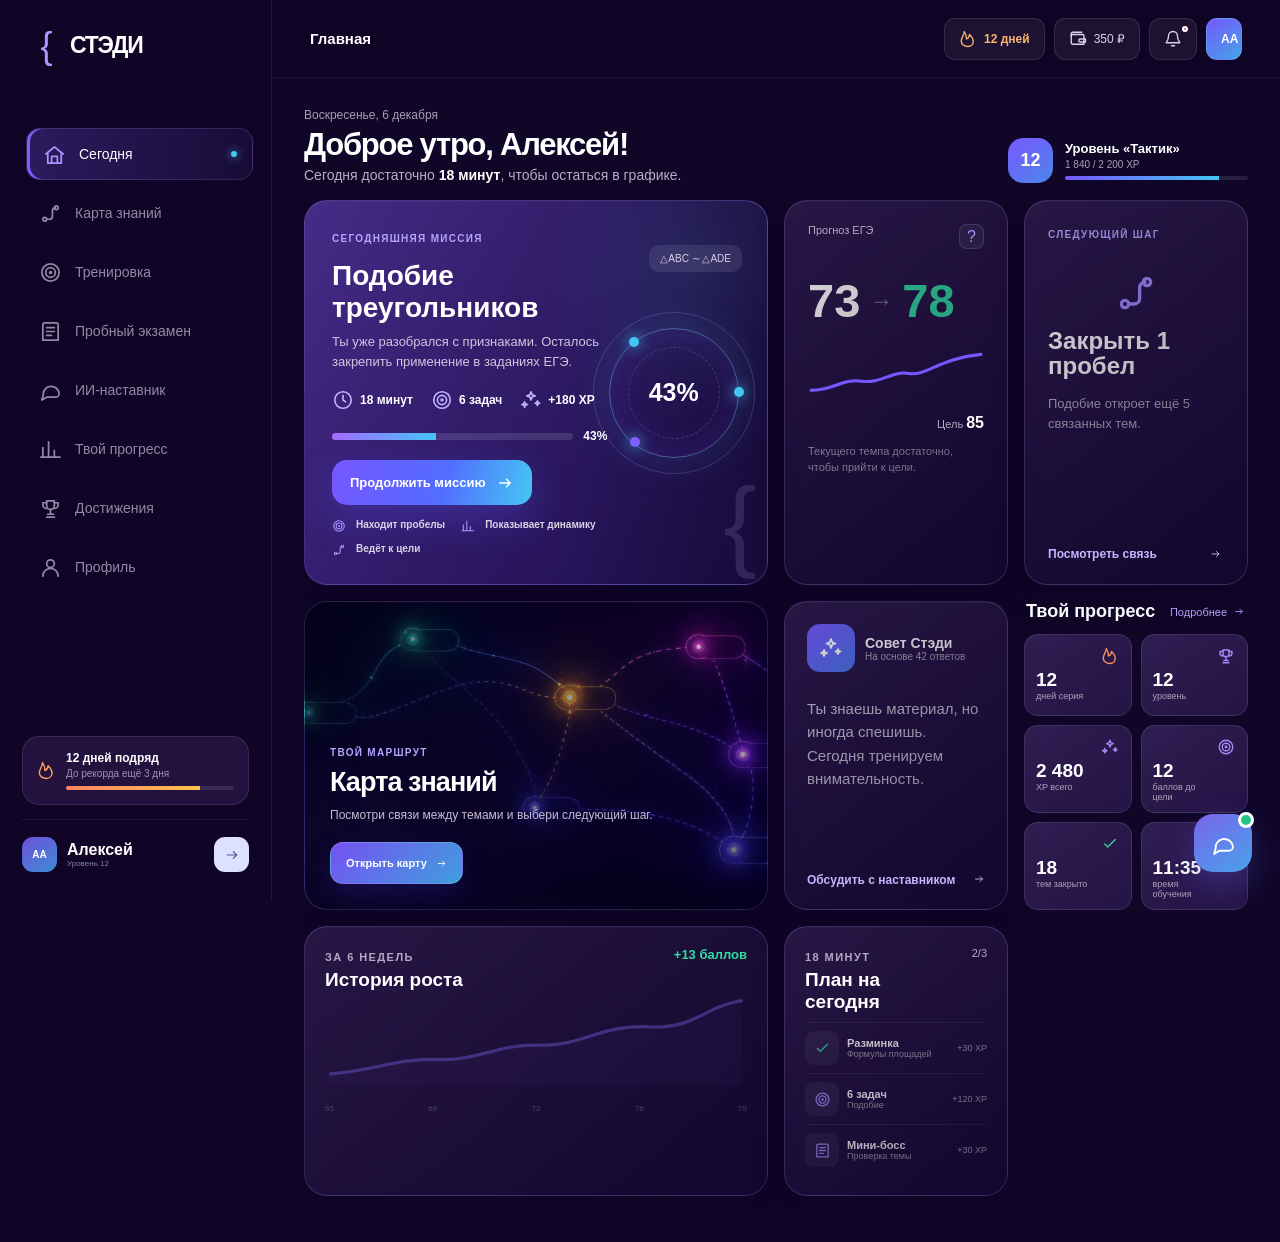
==== commit 6542ef0d: "Add files via upload" ====
--- a/dashboard.html
+++ b/dashboard.html
@@ -8,6 +8,7 @@
   <title>Главная — Стэди</title>
   <link rel="stylesheet" href="styles.css">
   <link rel="stylesheet" href="steady.css">
+  <link rel="stylesheet" href="fixes.css">
 </head>
 <body class="steady-app-body">
   <main class="student-app" data-dashboard>
@@ -66,6 +67,7 @@
               </div>
               <div class="dash-mission__progress"><span><i id="mission-progress" style="width:43%"></i></span><b id="mission-progress-label">43%</b></div>
               <a class="button button--primary" href="lesson.html">Продолжить миссию <span data-icon="arrow"></span></a>
+              <div class="dash-mission__benefits"><span data-icon="target"></span><b>Находит пробелы</b><span data-icon="chart"></span><b>Показывает динамику</b><span data-icon="route"></span><b>Ведёт к цели</b></div>
             </div>
             <div class="dash-mission__visual" aria-hidden="true">
               <span class="dash-formula">△ABC ∼ △ADE</span>
@@ -91,20 +93,14 @@
             <a href="map.html">Посмотреть связь <span data-icon="arrow"></span></a>
           </article>
 
-          <section class="dash-card dash-map">
-            <div class="dash-card__head"><div><span class="dash-kicker">Твой маршрут</span><h2>Карта знаний</h2></div><a href="map.html">Открыть <span data-icon="arrow"></span></a></div>
-            <svg class="dash-map__lines" viewBox="0 0 690 230" preserveAspectRatio="none" aria-hidden="true">
-              <path d="M70 120 L210 55 L345 105 L510 48 M210 55 L300 190 M345 105 L300 190 M300 190 L520 180 M510 48 L610 117 L520 180"/>
-              <path class="is-active" d="M70 120 L210 55 L345 105 L300 190 L520 180"/>
-            </svg>
-            <button class="dash-node green" type="button" style="--x:5%;--y:42%">Проценты</button>
-            <button class="dash-node green" type="button" style="--x:24%;--y:11%">Функции</button>
-            <button class="dash-node yellow" type="button" style="--x:46%;--y:31%">Подобие</button>
-            <button class="dash-node red" type="button" style="--x:68%;--y:8%">Геометрия</button>
-            <button class="dash-node yellow" type="button" style="--x:37%;--y:77%">Вероятность</button>
-            <button class="dash-node muted" type="button" style="--x:70%;--y:72%">Параметры</button>
-            <div class="dash-map__impact">Подобие влияет ещё на <strong>5 тем</strong></div>
-          </section>
+          <a class="dash-card dash-map dash-map--image" href="map.html" aria-label="Открыть карту знаний">
+            <div class="dash-map__content">
+              <span class="dash-kicker">Твой маршрут</span>
+              <h2>Карта знаний</h2>
+              <p>Посмотри связи между темами и выбери следующий шаг.</p>
+              <span class="dash-map__button">Открыть карту <span data-icon="arrow"></span></span>
+            </div>
+          </a>
 
           <aside class="dash-card dash-ai">
             <div class="dash-ai__head"><span data-icon="sparkles"></span><div><b>Совет Стэди</b><small>На основе 42 ответов</small></div></div>
--- a/steady.css
+++ b/steady.css
@@ -788,154 +788,232 @@
   .exam-main-card{display:block;padding:22px}.exam-main-card__visual{display:none}.exam-main-card h2{font-size:25px}.exam-metrics{display:grid;grid-template-columns:1fr 1fr}.exam-main-card .button{width:100%}.exam-history{display:none}.exam-workspace__top>div{display:none}.exam-task-card{padding:24px 18px}.exam-task-card h1{font-size:21px}.exam-expression{margin:35px auto;font-size:25px}.exam-task-card>label{width:100%}.exam-task-actions{display:grid;grid-template-columns:1fr;gap:10px}.exam-task-actions .button{width:100%}.exam-task-actions>button:first-child{order:2}.exam-task-nav>div{grid-template-columns:repeat(7,1fr)}
 }
 
-/* Uploaded mission preview */
-.mission-demo--image{height:650px;isolation:isolate}
-.mission-demo__glow{position:absolute;inset:13% 5% 6%;border-radius:50%;background:radial-gradient(circle,rgba(91,78,255,.48),rgba(69,199,244,.14) 42%,transparent 72%);filter:blur(34px);z-index:0;pointer-events:none}
-.mission-demo__image{display:block;width:min(590px,96%);height:auto;max-height:650px;object-fit:contain;position:relative;z-index:2;filter:drop-shadow(0 42px 70px rgba(5,0,27,.55));transform:rotate(-1.2deg)}
-.mission-demo--image .hero-callout{z-index:4;text-shadow:0 2px 18px rgba(8,2,30,.75)}
-.mission-demo--image .hero-callout--one{left:-12px;top:155px}
-.mission-demo--image .hero-callout--two{left:-30px;top:325px}
-.mission-demo--image .hero-callout--three{left:-10px;bottom:100px}
-
-/* Profile shortcuts */
-.profile-shortcuts{display:grid;grid-template-columns:repeat(3,minmax(0,1fr));gap:12px;margin:0 0 18px}
-.profile-shortcuts a{min-height:82px;padding:15px 17px;border:1px solid rgba(255,255,255,.1);border-radius:18px;background:linear-gradient(145deg,rgba(61,38,96,.72),rgba(30,14,66,.84));display:grid;grid-template-columns:42px 1fr;grid-template-rows:auto auto;column-gap:12px;align-content:center;transition:.2s}
-.profile-shortcuts a:hover{transform:translateY(-2px);border-color:rgba(162,140,255,.35)}
-.profile-shortcuts a>span{grid-row:1/3;width:42px;height:42px;border-radius:13px;background:rgba(118,87,255,.18);color:#b39fff;display:grid;place-items:center;font-size:20px}
-.profile-shortcuts a b{font-size:13px}.profile-shortcuts a small{font-size:9px;color:#a99db7;margin-top:3px}
-
-/* Detailed progress page */
-.progress-page{max-width:1660px;margin:auto;padding:30px 34px 44px;color:#fff}
-.progress-page__head{display:flex;align-items:flex-end;justify-content:space-between;gap:32px;margin-bottom:20px}
-.progress-page__head h1{font-size:40px;line-height:1;letter-spacing:-.045em;margin:5px 0 10px}
-.progress-page__head p{max-width:760px;color:#afa4bc;font-size:14px;line-height:1.6;margin:0}
-.progress-period{display:flex;padding:4px;border:1px solid rgba(255,255,255,.1);border-radius:14px;background:rgba(255,255,255,.04);white-space:nowrap}
-.progress-period button{height:38px;padding:0 14px;border:0;border-radius:10px;background:transparent;color:#9f94ac;font-size:10px;font-weight:700}
-.progress-period button.active{background:linear-gradient(145deg,#7657ff,#4d86eb);color:#fff;box-shadow:0 8px 22px rgba(80,66,218,.28)}
-.progress-card{border:1px solid rgba(201,188,255,.13);border-radius:22px;background:linear-gradient(145deg,rgba(58,35,91,.76),rgba(27,12,61,.9));box-shadow:inset 0 1px rgba(255,255,255,.025);overflow:hidden}
-.progress-card__head{display:flex;align-items:flex-start;justify-content:space-between;gap:18px;margin-bottom:20px}
-.progress-card__head h2{font-size:21px;letter-spacing:-.025em;margin:5px 0 0}
-.progress-card__head>a{display:flex;align-items:center;gap:6px;color:#b3a3ff;font-size:10px;font-weight:750;white-space:nowrap}
-.progress-card__head>a svg{width:15px}
-.progress-kicker{font-size:9px;text-transform:uppercase;letter-spacing:.13em;color:#a995ff;font-weight:800}
-.progress-kicker>span{margin-right:5px}
-.progress-hero{min-height:340px;padding:30px;display:grid;grid-template-columns:minmax(310px,.82fr) minmax(0,1.18fr);gap:34px;background:radial-gradient(circle at 80% 15%,rgba(69,199,244,.17),transparent 32%),linear-gradient(145deg,rgba(74,43,126,.9),rgba(24,9,60,.96))}
-.progress-hero__score{display:flex;flex-direction:column;justify-content:center}
-.progress-score-row{display:flex;align-items:baseline;gap:12px;margin:17px 0 10px}
-.progress-score-row strong,.progress-score-row em{font-size:64px;line-height:.85;letter-spacing:-.055em}
-.progress-score-row span{font-size:35px;color:#817493}.progress-score-row em{font-style:normal;color:var(--steady-green)}
-.progress-score-row small{font-size:13px;color:#a99db7}
-.progress-hero__score>p{max-width:470px;color:#c6bad2;font-size:13px;line-height:1.6;margin:0}.progress-hero__score>p b{color:#fff}
-.progress-goal{margin-top:28px;max-width:470px}.progress-goal>div{display:flex;justify-content:space-between;font-size:10px;color:#afa3ba}.progress-goal>div b{color:#fff}.progress-goal>i{display:block;height:8px;margin:9px 0 7px;border-radius:100px;background:rgba(255,255,255,.1);overflow:hidden}.progress-goal>i em{display:block;height:100%;border-radius:inherit;background:linear-gradient(90deg,#8e64ff,var(--steady-cyan))}.progress-goal>small{color:#92869f;font-size:9px}
-.progress-hero__chart{min-width:0;align-self:center;position:relative;padding:18px 10px 0}
-.progress-hero__chart svg{display:block;width:100%;height:235px;overflow:visible}
-.progress-grid-line{fill:none;stroke:rgba(255,255,255,.07);stroke-width:1;stroke-dasharray:4 7}
-.progress-chart-area{fill:url(#progress-area);stroke:none}.progress-chart-line{fill:none;stroke:#8d6cff;stroke-width:5;stroke-linecap:round;filter:drop-shadow(0 0 8px rgba(118,87,255,.7))}
-.progress-hero__chart circle{fill:#1d0d45;stroke:#8d6cff;stroke-width:4}.progress-hero__chart circle.is-current{fill:var(--steady-cyan);stroke:#d8f7ff;filter:drop-shadow(0 0 10px var(--steady-cyan))}
-.progress-chart-labels,.progress-chart-weeks{display:grid;grid-template-columns:repeat(6,1fr);gap:5px;color:#8f839b;font-size:9px}.progress-chart-labels{display:none}.progress-chart-weeks{text-align:center;margin-top:2px}
-.progress-metrics{display:grid;grid-template-columns:repeat(6,minmax(0,1fr));gap:12px;margin:12px 0}
-.progress-metrics article{min-height:124px;padding:16px;display:flex;flex-direction:column;position:relative}
-.progress-metrics article>div{display:grid;margin-top:auto}.progress-metrics small{font-size:9px;color:#9e92aa}.progress-metrics strong{font-size:20px;margin:3px 0}.progress-metrics em{font-size:8px;color:#8f839b;font-style:normal}.progress-metrics article>b{position:absolute;right:13px;top:14px;font-size:9px;color:var(--steady-green)}
-.metric-icon{width:38px;height:38px;border-radius:12px;display:grid;place-items:center;font-size:19px;background:rgba(118,87,255,.14);color:#b49fff}.metric-icon.orange{background:rgba(255,146,85,.12);color:#ff9d67}.metric-icon.cyan{background:rgba(69,199,244,.12);color:var(--steady-cyan)}.metric-icon.green{background:rgba(49,221,162,.12);color:var(--steady-green)}.metric-icon.yellow{background:rgba(255,201,74,.12);color:var(--steady-yellow)}
-.progress-layout{display:grid;grid-template-columns:minmax(0,1.35fr) minmax(300px,.65fr);gap:12px}
-.progress-subjects,.progress-activity,.progress-quality,.progress-topics{padding:24px}
-.progress-focus,.progress-milestones{padding:22px}
-.subject-list{display:grid;gap:13px}.subject-list article{padding:15px 16px;border:1px solid rgba(255,255,255,.08);border-radius:16px;background:rgba(255,255,255,.035)}
-.subject-title{display:flex;align-items:center;gap:10px}.subject-title>div{display:grid;flex:1}.subject-title b{font-size:12px}.subject-title small{font-size:8px;color:#95899f;margin-top:3px}.subject-title strong{font-size:15px}
-.subject-dot{width:10px;height:10px;border-radius:50%;box-shadow:0 0 12px currentColor}.subject-dot.green{background:var(--steady-green);color:var(--steady-green)}.subject-dot.yellow{background:var(--steady-yellow);color:var(--steady-yellow)}.subject-dot.cyan{background:var(--steady-cyan);color:var(--steady-cyan)}.subject-dot.purple{background:#8f70ff;color:#8f70ff}
-.subject-list article>i{display:block;height:6px;border-radius:10px;background:rgba(255,255,255,.08);overflow:hidden;margin:12px 0 9px}.subject-list article>i em{display:block;height:100%;border-radius:inherit;background:linear-gradient(90deg,#7657ff,var(--steady-cyan))}
-.subject-list article>p{display:flex;gap:14px;flex-wrap:wrap;margin:0;color:#8f839b;font-size:8px}.subject-list .positive,.positive{color:var(--steady-green)!important}.subject-list .warning{color:var(--steady-yellow)}
-.focus-spark{width:42px;height:42px;border-radius:14px;background:linear-gradient(145deg,#7657ff,#4e90e9);display:grid;place-items:center;font-size:21px;flex:0 0 auto}.focus-topic{padding:17px;border-radius:17px;background:linear-gradient(145deg,rgba(118,87,255,.18),rgba(69,199,244,.06));border:1px solid rgba(158,137,255,.22)}.focus-topic>span{font-size:8px;color:#a995ff;text-transform:uppercase;letter-spacing:.1em}.focus-topic h3{font-size:21px;line-height:1.1;margin:8px 0}.focus-topic p{font-size:10px;line-height:1.55;color:#b8acc4;margin:0}
-.focus-effect{display:grid;margin:17px 0;padding:0 4px}.focus-effect small{font-size:8px;color:#8f839b}.focus-effect strong{font-size:28px;color:var(--steady-green);margin:3px 0}.focus-effect span{font-size:8px;color:#8f839b}
-.progress-focus ul{list-style:none;padding:0;margin:0 0 18px;display:grid;gap:9px}.progress-focus li{display:flex;align-items:center;gap:8px;color:#c9bed2;font-size:10px}.progress-focus li>span{color:#a892ff;font-size:16px}.progress-focus .button{width:100%;min-height:47px;font-size:11px}
-.progress-activity{min-height:300px}.progress-activity>.progress-card__head>strong{font-size:12px;color:var(--steady-green)}
-.activity-bars{height:165px;display:grid;grid-template-columns:repeat(7,1fr);gap:12px;align-items:end;padding:6px 8px 0}.activity-bars>div{height:100%;display:grid;grid-template-rows:18px 1fr 20px;justify-items:center;align-items:end}.activity-bars b{font-size:8px;color:#9f93aa}.activity-bars i{display:block;width:min(34px,72%);height:var(--activity);min-height:5px;border-radius:9px 9px 4px 4px;background:linear-gradient(180deg,#7c5dff,#4b6ee6);box-shadow:0 5px 20px rgba(101,77,229,.22)}.activity-bars span{font-size:8px;color:#91859e}.activity-bars .today i{background:linear-gradient(180deg,var(--steady-cyan),#5875ff);box-shadow:0 0 18px rgba(69,199,244,.25)}.activity-bars .today span{color:#fff;font-weight:700}
-.activity-note{margin-top:14px;padding:13px 15px;border-radius:14px;background:rgba(255,255,255,.04);display:flex;align-items:center;gap:11px}.activity-note>span{font-size:21px;color:#ff9b61}.activity-note p{display:grid;margin:0}.activity-note b{font-size:10px}.activity-note small{font-size:8px;color:#94889f;margin-top:3px}
-.progress-quality{min-height:300px}.progress-quality>.progress-card__head>strong{font-size:15px}.quality-grid{display:grid;grid-template-columns:repeat(3,1fr);gap:10px}.quality-grid article{padding:15px;border:1px solid rgba(255,255,255,.08);border-radius:15px;background:rgba(255,255,255,.035)}.quality-grid article>div{display:flex;align-items:center;gap:7px}.quality-grid article>div>span{color:#aa95ff;font-size:17px}.quality-grid article b{font-size:9px}.quality-grid article>strong{display:block;font-size:20px;margin:15px 0 9px}.quality-grid article>i{display:block;height:5px;border-radius:10px;background:rgba(255,255,255,.08);overflow:hidden}.quality-grid article>i em{display:block;height:100%;background:linear-gradient(90deg,#ff7b8e,#ffc05d)}.quality-grid article>small{display:block;font-size:8px;color:#8f839b;margin-top:7px}
-.topic-progress-list{display:grid}.topic-progress-list article{display:flex;align-items:center;gap:12px;padding:13px 0;border-top:1px solid rgba(255,255,255,.08)}.topic-status{width:37px;height:37px;border-radius:12px;display:grid;place-items:center;flex:0 0 auto}.topic-status.done{background:rgba(49,221,162,.12);color:var(--steady-green)}.topic-status.active{background:rgba(118,87,255,.16);color:#ad98ff}.topic-status.repeat{background:rgba(255,201,74,.12);color:var(--steady-yellow)}.topic-status.locked{background:rgba(255,255,255,.05);color:#81768c}.topic-progress-list article>div{display:grid;flex:1;min-width:0}.topic-progress-list b{font-size:11px}.topic-progress-list small{font-size:8px;color:#93879f;margin-top:4px}.topic-progress-list strong{font-size:12px;color:#c7bdd0}
-.milestone-list{display:grid;gap:12px}.milestone-list article{display:flex;gap:10px;padding:13px;border:1px solid rgba(255,255,255,.08);border-radius:14px;background:rgba(255,255,255,.035)}.milestone-list article>span{width:35px;height:35px;border-radius:11px;background:rgba(118,87,255,.15);color:#af9aff;display:grid;place-items:center;flex:0 0 auto}.milestone-list article>div{display:grid;flex:1}.milestone-list b{font-size:10px}.milestone-list small{font-size:8px;color:#93879f;margin:3px 0 8px}.milestone-list i{height:4px;border-radius:10px;background:rgba(255,255,255,.08);overflow:hidden}.milestone-list i em{display:block;height:100%;background:linear-gradient(90deg,#7657ff,var(--steady-cyan))}.progress-milestones>a{display:flex;align-items:center;justify-content:space-between;margin-top:18px;color:#b4a3ff;font-size:10px;font-weight:700}.progress-milestones>a svg{width:15px}
-
-/* Global mobile application layout */
-.steady-app-body{overflow-x:hidden;background:var(--steady-bg-deep)}
-.steady-app-body .app-content,.steady-app-body .app-top,.steady-app-body .mobile-nav{min-width:0}
-@media(max-width:980px){
-  .mission-demo--image{height:570px;margin-top:5px}.mission-demo__image{max-height:570px;width:min(560px,92%)}
-  .progress-metrics{grid-template-columns:repeat(3,minmax(0,1fr))}
-  .progress-layout{grid-template-columns:1fr 1fr}.progress-subjects,.progress-activity,.progress-topics{grid-column:1/-1}
-}
-@media(max-width:860px){
-  .steady-app-body .student-app{display:block;min-height:100dvh}
-  .steady-app-body .app-content{width:100%;margin-left:0;padding-bottom:calc(82px + env(safe-area-inset-bottom))}
-  .steady-app-body .app-top{height:64px;padding:0 14px;gap:10px;background:rgba(15,5,37,.94);backdrop-filter:blur(20px);-webkit-backdrop-filter:blur(20px)}
-  .steady-app-body .app-top>div:first-child{display:flex;min-width:0;gap:9px}
-  .steady-app-body .app-top>div:first-child>span{display:block;overflow:hidden;text-overflow:ellipsis;white-space:nowrap;font-size:13px}
-  .steady-app-body .mobile-app-logo{display:grid;width:34px;height:34px;flex:0 0 34px;border-radius:11px;background:linear-gradient(145deg,#7657ff,#45a4e8);font-size:25px;line-height:1}
-  .steady-app-body .app-top__actions{gap:6px;flex:0 0 auto}
-  .steady-app-body .app-top__actions .streak{display:none}
-  .steady-app-body .app-top__actions>button{height:36px;min-width:36px;padding:0 9px;border-radius:11px;font-size:10px}
-  .steady-app-body .top-avatar{width:36px;padding:0!important}
-  .steady-app-body .mobile-nav{display:flex;left:8px;right:8px;bottom:8px;width:auto;height:68px;padding:7px 5px calc(7px + env(safe-area-inset-bottom));border:1px solid rgba(255,255,255,.1);border-radius:21px;background:rgba(24,10,57,.94);box-shadow:0 18px 50px rgba(4,0,18,.45);backdrop-filter:blur(22px);-webkit-backdrop-filter:blur(22px);align-items:center;justify-content:stretch}
-  .steady-app-body .mobile-nav a{height:54px;min-width:0;flex:1;display:flex;flex-direction:column;align-items:center;justify-content:center;gap:4px;border-radius:15px;color:#8f839b;font-size:8px;font-weight:700;line-height:1;transition:.2s}
-  .steady-app-body .mobile-nav a>span:first-child{width:22px;height:22px;display:grid;place-items:center;font-size:20px}
-  .steady-app-body .mobile-nav a>span:first-child svg{width:20px;height:20px}
-  .steady-app-body .mobile-nav a.active:not(.solve){background:rgba(118,87,255,.13);color:#c2b3ff}
-  .steady-app-body .mobile-nav a.solve{transform:translateY(-11px);gap:2px}
-  .steady-app-body .mobile-nav a.solve>span{width:49px;height:49px;border-radius:17px;background:linear-gradient(145deg,#805cff,#47a3e9);box-shadow:0 10px 28px rgba(90,74,225,.42);color:#fff}
-  .steady-app-body .mobile-nav a.solve em{font-size:8px;color:#c8bdd3}
-  .steady-app-body .notifications-popover,.steady-app-body .profile-popover{top:58px;right:10px;width:min(390px,calc(100% - 20px));max-height:calc(100dvh - 82px);overflow:auto;border-radius:20px}
-  .steady-app-body .global-chat{inset:8px;width:auto;height:auto;border-radius:23px}
-  .steady-app-body .app-chat-launcher{right:16px;bottom:92px;width:54px;height:54px;border-radius:18px}
-  .progress-page{padding:24px 16px 24px}.progress-page__head{display:block}.progress-period{width:max-content;margin-top:18px;max-width:100%;overflow:auto}
-  .profile-page{padding-bottom:24px}
-}
-@media(max-width:680px){
-  .mission-demo--image{height:500px;margin:12px -12px 0}.mission-demo__image{width:100%;max-height:500px;transform:none}.mission-demo--image .hero-callout{display:none}
-  .steady-dashboard-grid{grid-template-columns:1fr!important;gap:11px}
-  .dash-mission,.dash-forecast,.dash-next,.dash-map,.dash-ai,.dash-progress,.dash-growth,.dash-plan{grid-column:1!important}
-  .dash-forecast,.dash-next{min-height:245px}.dash-map{min-height:300px}.dash-progress__grid{grid-template-columns:repeat(2,minmax(0,1fr))}
-  .dash-progress article{min-height:95px}.dash-progress article>span{font-size:23px}.dash-progress strong{font-size:21px}
-  .steady-dashboard__head{display:block}.dashboard-level{width:100%;margin-top:16px;padding:12px;border:1px solid rgba(255,255,255,.09);border-radius:16px;background:rgba(255,255,255,.035)}
-  .progress-hero{grid-template-columns:1fr;padding:22px;gap:18px}.progress-hero__chart svg{height:205px}.progress-score-row strong,.progress-score-row em{font-size:54px}
-  .progress-layout{grid-template-columns:1fr}.progress-subjects,.progress-activity,.progress-topics{grid-column:auto}.progress-metrics{grid-template-columns:repeat(2,minmax(0,1fr))}
-  .quality-grid{grid-template-columns:1fr}.progress-quality{min-height:0}
-  .profile-shortcuts{display:flex;overflow-x:auto;scroll-snap-type:x mandatory;margin-right:-16px;padding-right:16px;scrollbar-width:none}.profile-shortcuts::-webkit-scrollbar{display:none}.profile-shortcuts a{flex:0 0 220px;scroll-snap-align:start}
-}
-@media(max-width:560px){
-  .steady-home .steady-hero__grid{padding-bottom:8px}.mission-demo--image{height:440px}.mission-demo__image{max-height:440px}
-  .steady-app-body .app-top__actions [data-balance]{padding:0 8px}.steady-app-body .app-top__actions [data-balance-value]{font-size:9px}
-  .steady-dashboard{padding:14px 12px 18px}.steady-dashboard__head h1{font-size:26px}.steady-dashboard__head p{font-size:12px;max-width:none}
-  .dash-mission{min-height:0;padding:20px}.dash-mission h2{font-size:24px}.dash-mission__metrics{gap:8px}.dash-mission__metrics>span{min-width:0}.dash-mission__metrics b{font-size:10px;text-align:center}.dash-mission .button{width:100%;justify-content:center}
-  .dash-map{overflow:hidden}.dash-node{min-width:68px;padding:0 7px}.dash-map__impact{left:25%;max-width:150px}
-  .progress-page{padding:19px 12px 18px}.progress-page__head h1{font-size:34px}.progress-page__head p{font-size:12px}.progress-period{width:100%;display:grid;grid-template-columns:repeat(3,1fr)}.progress-period button{padding:0 7px}
-  .progress-card{border-radius:19px}.progress-hero{padding:19px}.progress-score-row{gap:8px}.progress-score-row strong,.progress-score-row em{font-size:48px}.progress-score-row span{font-size:26px}.progress-score-row small{font-size:10px}.progress-hero__score>p{font-size:11px}.progress-hero__chart{padding:0}.progress-hero__chart svg{height:175px}.progress-chart-weeks{font-size:7px}
-  .progress-metrics{gap:9px}.progress-metrics article{min-height:115px;padding:13px}.progress-metrics strong{font-size:17px}.metric-icon{width:35px;height:35px}
-  .progress-subjects,.progress-activity,.progress-quality,.progress-topics,.progress-focus,.progress-milestones{padding:18px}.progress-card__head h2{font-size:18px}.progress-card__head>a{font-size:9px}
-  .subject-list article{padding:13px}.subject-list article>p{gap:7px}.activity-bars{gap:5px;padding-inline:0}.activity-bars i{width:24px}.activity-bars span{font-size:7px}.activity-note{align-items:flex-start}
-  .topic-progress-list article{gap:9px}.topic-status{width:34px;height:34px}.topic-progress-list strong{font-size:10px}
-  .profile-page{padding:18px 12px 24px}.profile-page__head{margin-bottom:14px}.profile-page__head h1{font-size:31px}.profile-page__head p{font-size:12px;line-height:1.5}.profile-page__head .button{width:100%;min-height:50px;margin-top:14px}
-  .profile-shortcuts{margin-right:-12px;padding-right:12px;gap:9px}.profile-shortcuts a{flex-basis:205px;min-height:76px;padding:13px}
-  .profile-grid{gap:11px}.profile-card{padding:18px;border-radius:20px}.profile-card__head{align-items:flex-start;gap:12px;margin-bottom:18px}.profile-card__head h2{font-size:18px}.profile-card__head p{font-size:10px;line-height:1.45}.profile-card__head .plain-link-button{font-size:10px;white-space:nowrap}
-  .account-user__avatar{width:60px;height:60px;border-radius:19px}.account-user b{font-size:17px}.profile-form{gap:12px;margin-top:20px}.profile-form input{height:54px;background:rgba(255,255,255,.045);color:#fff;font-size:16px}.profile-form label{font-size:10px;color:#b7acc3}
-  .profile-balance__sum strong{font-size:36px}.profile-balance .button{width:100%;min-height:49px;margin-top:22px}
-  .subscription-box{display:grid;gap:13px;padding:15px}.subscription-box>span{padding-left:55px}.toggle-row{gap:14px}.toggle-row div{min-width:0}.toggle-row b{font-size:12px}.toggle-row span{font-size:9px;line-height:1.4}.switch{flex:0 0 44px}
-  .achievement-scroll{grid-auto-columns:82vw;gap:10px;margin-right:-18px;padding-right:18px}.achievement-scroll article{min-height:150px}
-  .payment-table,.payment-table tbody,.payment-table tr,.payment-table td{display:block;width:100%}.payment-table thead{display:none}.payment-table tbody{display:grid;gap:10px}.payment-table tr{padding:13px 14px;border:1px solid rgba(255,255,255,.09);border-radius:15px;background:rgba(255,255,255,.035)}.payment-table td{display:flex;align-items:center;justify-content:space-between;gap:12px;padding:7px 0!important;border:0!important;text-align:right;font-size:10px}.payment-table td:before{content:attr(data-label);color:#91859e;font-size:9px;text-align:left}.payment-table td[data-label="Операция"]{font-weight:700;color:#fff}
-  .steady-app-body .mobile-nav{left:6px;right:6px;bottom:6px;padding-inline:3px}.steady-app-body .mobile-nav a{font-size:7px}.steady-app-body .mobile-nav a>span:first-child svg{width:19px;height:19px}
-}
-@media(max-width:400px){
-  .steady-app-body .app-top>div:first-child>span{font-size:12px}.steady-app-body .app-top__actions [data-balance]{display:none}
-  .mission-demo--image{height:400px}.mission-demo__image{max-height:400px}
-  .progress-metrics{grid-template-columns:1fr 1fr}.progress-metrics article{min-height:108px}.progress-score-row strong,.progress-score-row em{font-size:43px}
-  .dash-mission__metrics{display:grid;grid-template-columns:repeat(3,1fr)}
-}
-
-/* Final mobile width safeguards */
-@media(max-width:860px){
-  .profile-grid{grid-template-columns:minmax(0,1fr)!important;width:100%;max-width:100%}
-  .profile-grid>*,.profile-card,.achievement-slider,.achievement-scroll{min-width:0;max-width:100%}
-  .profile-card{width:100%}
-}
-@media(max-width:680px){
-  .dashboard-level>div{display:grid}
-  .dashboard-level>span{flex:0 0 45px}
-}
+/* === July 31 mobile/UI fixes === */
+.steady-home .landing{overflow-x:hidden;overflow-y:visible}
+
+.mission-demo__card{
+  background:
+    linear-gradient(155deg,rgba(42,24,93,.90),rgba(15,7,42,.94)),
+    url('assets/mission-card-reference.png') center/cover no-repeat;
+}
+.mission-demo__forecast{
+  background:
+    linear-gradient(180deg,rgba(15,7,42,.72),rgba(15,7,42,.84)),
+    url('assets/growth-chart-bg.png') center/cover no-repeat;
+}
+.mission-demo__benefits{display:grid;grid-template-columns:repeat(3,1fr);gap:10px;margin-top:14px}
+.mission-demo__benefits span{display:flex;align-items:center;justify-content:center;gap:8px;text-align:center;min-height:52px;padding:8px 10px;border-radius:14px;border:1px solid rgba(255,255,255,.09);background:rgba(255,255,255,.05);font-size:12px;color:#d9d2e5}
+.mission-demo__benefits [data-icon]{font-size:16px;color:#aa94ff}
+
+.knowledge-showcase__map,
+.dash-map{
+  background:
+    linear-gradient(180deg,rgba(27,12,61,.68),rgba(16,5,38,.90)),
+    url('assets/knowledge-network-bg.png') center/cover no-repeat;
+}
+.knowledge-showcase__map .topic-lines,
+.dash-map .dash-map__lines{opacity:.45}
+.block-head a,
+.dash-card__head a{
+  padding:10px 14px;border-radius:14px;border:1px solid rgba(255,255,255,.12);background:rgba(13,7,39,.48);
+}
+.block-head a:hover,
+.dash-card__head a:hover{background:rgba(118,87,255,.16);border-color:rgba(118,87,255,.44)}
+
+.dash-mission__benefits{display:flex;flex-wrap:wrap;gap:10px;margin-top:14px}
+.dash-mission__benefits [data-icon]{font-size:14px;color:#aa94ff}
+.dash-mission__benefits b{font-size:10px;font-weight:700;color:#dad3e6;margin-right:6px}
+
+.audience-grid--roles article{min-height:220px}
+.audience-grid--roles h3{font-size:24px}
+.audience-grid--roles p{font-size:15px!important;line-height:1.7}
+
+.steady-pricing .price-card{position:relative;overflow:visible}
+.steady-pricing .price-icon{width:60px;height:60px;border-radius:20px;display:grid;place-items:center;font-size:26px;box-shadow:0 14px 30px rgba(86,104,255,.24)}
+.steady-pricing .popular{position:absolute;top:18px;right:18px;padding:9px 15px;border-radius:999px;font-size:11px}
+.steady-pricing .button{min-height:56px}
+
+.steady-final__box{
+  background:
+    linear-gradient(130deg,rgba(53,30,98,.88),rgba(16,6,41,.95)),
+    url('assets/growth-chart-bg.png') right center/55% auto no-repeat;
+}
+.steady-final h2{max-width:820px}
+
+.dash-progress article{position:relative;padding-right:42px}
+.dash-progress article>span{position:absolute;top:12px;right:12px;font-size:18px;opacity:.95}
+.dash-progress article div{padding-top:24px}
+
+.progress-page__head{display:flex;align-items:flex-end;justify-content:space-between;gap:24px;margin-bottom:18px}
+.progress-page__head h1{font-size:34px;letter-spacing:-.04em;margin:6px 0 10px}
+.progress-page__head p{max-width:690px;color:#b4a8c5;margin:0}
+.progress-pill{padding:18px 20px;border-radius:18px;border:1px solid rgba(255,255,255,.12);background:rgba(255,255,255,.05);display:grid;min-width:230px}
+.progress-pill b{font-size:26px}.progress-pill small{color:#9e92b0;font-size:11px}
+.dash-progress--full{display:block}
+.dash-progress--full .dash-progress__grid{grid-template-columns:repeat(3,1fr)}
+.dash-growth--full{margin-top:14px;min-height:260px}
+.dash-growth__chart--large{height:168px}.dash-growth__chart--large svg{height:128px}
+.progress-panels{display:grid;grid-template-columns:repeat(3,minmax(0,1fr));gap:14px;margin-top:14px}
+.progress-list,.progress-forecast-box{padding:22px}
+.progress-list ul{list-style:none;padding:0;margin:20px 0 0;display:grid;gap:10px}
+.progress-list li{padding:12px 14px;border-radius:14px;background:rgba(255,255,255,.05);border:1px solid rgba(255,255,255,.08)}
+.progress-list--good li{color:#ceffe6}
+.progress-list--good li:before{content:'✓';display:inline-grid;place-items:center;width:20px;height:20px;border-radius:50%;background:rgba(49,221,162,.16);color:#31dda2;margin-right:10px}
+.progress-list--warn li{color:#ffd4db}
+.progress-list--warn li:before{content:'!';display:inline-grid;place-items:center;width:20px;height:20px;border-radius:50%;background:rgba(255,113,136,.16);color:#ff7188;margin-right:10px}
+.progress-forecast-box p{font-size:14px;line-height:1.6;color:#b7adc8;margin:14px 0 18px}
+
+.steady-diagnostic-body .result-card{
+  background:
+    linear-gradient(145deg,rgba(57,34,93,.95),rgba(23,9,56,.98)),
+    url('assets/knowledge-network-bg.png') center/cover no-repeat;
+  background-blend-mode:normal,screen;
+}
+
+@media (max-width:1024px){
+  .progress-page__head{align-items:flex-start;flex-direction:column}
+  .progress-panels{grid-template-columns:1fr}
+}
+
+@media (max-width:767px){
+  .container{width:min(var(--container),calc(100% - 24px))}
+  .steady-section{padding:68px 0}
+  .steady-section__head{gap:18px;margin-bottom:26px;align-items:flex-start;flex-direction:column}
+  .steady-hero{min-height:auto}
+  .steady-hero__grid{min-height:auto;padding:16px 0 38px;gap:26px}
+  .steady-hero h1{font-size:54px;line-height:.98}
+  .steady-hero__copy>p{font-size:17px}
+  .steady-hero__buttons{display:grid;grid-template-columns:1fr;gap:12px}
+  .steady-hero__buttons .button{min-height:58px;font-size:16px}
+
+  .mission-demo{height:auto;margin:8px 0 0}
+  .mission-demo__back{display:none}
+  .mission-demo__card{width:100%;padding:20px;border-radius:24px}
+  .mission-demo__head{font-size:18px}
+  .mission-demo__bolt{width:42px;height:42px}
+  .mission-demo__metrics{gap:8px;margin:22px 0 16px}
+  .mission-demo__metrics strong{font-size:18px}
+  .mission-demo__metrics small{font-size:10px}
+  .mission-demo__forecast{grid-template-columns:1fr;min-height:140px;padding:16px 16px 88px}
+  .mission-demo__forecast strong{font-size:28px}
+  .mission-demo__forecast svg{right:14px;bottom:12px;width:58%;height:56px;opacity:.85}
+  .mission-demo__card>.button{min-height:48px;font-size:14px}
+  .mission-demo__benefits{grid-template-columns:1fr;gap:8px}
+  .mission-demo__benefits span{justify-content:flex-start;min-height:46px}
+  .hero-callout{display:none}
+
+  .knowledge-showcase__map{height:470px;padding:20px}
+  .block-head h2{font-size:24px}
+  .block-head a{padding:8px 12px;font-size:12px}
+  .topic-pill{min-width:88px;height:38px;padding:0 10px;font-size:10px;border-radius:12px}
+  .knowledge-impact{left:20px;right:20px;bottom:20px;padding:12px 14px}
+
+  .audience-grid--roles article{min-height:auto;padding:22px}
+  .audience-grid--roles h3{font-size:21px}
+  .audience-grid--roles p{font-size:14px!important}
+
+  .steady-pricing{display:grid;gap:16px}
+  .steady-pricing .price-card{padding:22px;border-radius:22px}
+  .steady-pricing .price-card--featured{transform:none}
+  .steady-pricing .popular{position:static;display:inline-flex;margin-bottom:14px}
+  .steady-pricing .price strong{font-size:34px}
+  .steady-pricing .price-card h3{font-size:22px}
+
+  .steady-final{padding:10px 0 70px}
+  .steady-final__box{grid-template-columns:1fr;gap:22px;padding:26px 20px;background-size:110% auto;background-position:center bottom}
+  .steady-final h2{font-size:54px;line-height:.96;margin-bottom:12px}
+  .steady-final p{font-size:15px;max-width:340px}
+  .final-route{grid-template-columns:repeat(4,1fr);padding-top:8px}
+  .final-route:before{left:18px;right:52px;top:22px}
+  .final-route strong{font-size:42px}
+
+  .steady-dashboard{padding:14px 12px 94px}
+  .steady-dashboard__head{display:none}
+  .steady-dashboard-grid{grid-template-columns:1fr;gap:12px}
+  .dash-card{border-radius:20px}
+  .dash-mission{grid-column:auto;min-height:0;padding:18px;grid-template-columns:1fr;background:radial-gradient(circle at 85% 15%,rgba(86,194,244,.16),transparent 22%),linear-gradient(145deg,#40257b,#241252)}
+  .dash-mission h2{font-size:24px}
+  .dash-mission p{font-size:12px;max-width:none}
+  .dash-mission__metrics{gap:12px;flex-wrap:wrap;margin:14px 0}
+  .dash-mission .button{width:100%;min-height:48px;font-size:14px}
+  .dash-mission__benefits{display:grid;grid-template-columns:1fr;gap:8px;margin-top:12px}
+  .dash-mission__benefits b{font-size:11px}
+  .dash-mission__visual{display:none}
+  .dash-forecast,.dash-next,.dash-map,.dash-ai,.dash-growth,.dash-plan{grid-column:auto;padding:18px;min-height:0}
+  .dash-map{padding:18px 16px 84px;min-height:410px}
+  .dash-map .dash-card__head{align-items:flex-start}
+  .dash-map .dash-card__head h2{font-size:24px}
+  .dash-map .dash-card__head a{font-size:12px}
+  .dash-map__lines{left:8%;right:8%;width:84%;height:68%}
+  .dash-node{min-width:84px;height:34px;font-size:10px;padding:0 10px;border-radius:12px}
+  .dash-map__impact{left:16px;right:16px;bottom:16px;padding:12px 14px;border-radius:14px}
+  .dash-progress{grid-column:auto;grid-row:auto}
+  .dash-progress__head{padding:0 2px 8px}
+  .dash-progress__head h2{font-size:28px}
+  .dash-progress__head a{font-size:13px}
+  .dash-progress__grid{grid-template-columns:1fr 1fr;gap:10px}
+  .dash-progress article{min-height:104px;padding:16px 14px 14px;border-radius:18px}
+  .dash-progress article>span{top:14px;right:14px;font-size:20px}
+  .dash-progress strong{font-size:20px}
+  .dash-progress small{font-size:10px}
+  .dash-growth{padding:18px}
+  .dash-growth__chart{height:144px}
+  .dash-ai p{font-size:14px;line-height:1.65}
+  .dash-ai button{width:100%}
+
+  .progress-page__head h1{font-size:29px}
+  .dash-progress--full .dash-progress__grid{grid-template-columns:1fr 1fr}
+  .dash-growth--full{min-height:220px}
+
+  .steady-diagnostic-body .diagnostic-top{padding:0 12px;height:72px}
+  .steady-diagnostic-body .diagnostic-shell{width:calc(100% - 24px);margin:14px auto}
+  .steady-diagnostic-body .diagnostic-task{padding:20px 16px;border-radius:22px}
+  .steady-diagnostic-body .diagnostic-task h1{font-size:18px;line-height:1.4;margin-top:16px}
+  .steady-diagnostic-body .task-meta{gap:8px}
+  .steady-diagnostic-body .diag-answer input{height:52px}
+  .steady-diagnostic-body .diag-actions{display:grid;gap:10px}
+  .steady-diagnostic-body .diag-actions .button,
+  .steady-diagnostic-body .diag-actions>button:first-child{width:100%;min-width:0}
+  .steady-diagnostic-body .result-card{padding:24px 16px;border-radius:24px}
+  .steady-diagnostic-body .result-card h1{font-size:27px;line-height:1.1}
+  .steady-diagnostic-body .result-card>p{font-size:14px;line-height:1.55}
+  .steady-diagnostic-body .result-score{padding:16px 14px;grid-template-columns:1fr auto 1fr;gap:10px}
+  .steady-diagnostic-body .result-score strong{font-size:24px}
+  .steady-diagnostic-body .result-findings>div{min-height:84px;padding:16px 14px;border-radius:16px}
+}
+
+/* === Image integration fixes === */
+.steady-hero h1{font-size:clamp(48px,4.4vw,70px)}
+.steady-home .landing{overflow-x:hidden;overflow-y:visible}
+
+.mission-demo--visual{position:relative;height:auto;min-height:0;display:flex;align-items:center;justify-content:flex-end;margin-left:auto;padding:10px 0}
+.mission-demo--visual::before{content:"";position:absolute;inset:8% 3% 10% 16%;background:radial-gradient(circle at 60% 40%, rgba(101,72,255,.20), rgba(45,18,95,0) 55%);filter:blur(24px);z-index:0;pointer-events:none}
+.mission-demo--visual .mission-demo__image{position:relative;z-index:1;display:block;width:100%;max-width:760px;height:auto;filter:drop-shadow(0 34px 70px rgba(11,4,33,.45))}
+.mission-demo--visual .mission-demo__back,.mission-demo--visual .mission-demo__card,.mission-demo--visual .hero-callout{display:none!important}
+
+.knowledge-showcase__map--image{position:relative;padding:0;background:none;border:none;box-shadow:none;overflow:visible;min-height:0;display:flex;flex-direction:column;gap:20px}
+.knowledge-showcase__map--image::before{content:"";position:absolute;inset:12% 6% 8% 6%;background:radial-gradient(circle at 50% 45%, rgba(94,54,255,.18), rgba(35,17,75,0) 60%);filter:blur(28px);pointer-events:none}
+.block-head--outside{position:relative;z-index:2;display:flex;align-items:flex-end;justify-content:space-between;gap:18px;padding:4px 6px 0}
+.block-head--outside h2{margin:8px 0 0}
+.block-head--outside a{display:inline-flex;align-items:center;gap:10px;padding:14px 20px;border-radius:16px;border:1px solid rgba(255,255,255,.14);background:rgba(19,9,49,.58);backdrop-filter:blur(10px);color:#f4efff;box-shadow:0 12px 24px rgba(8,4,24,.28)}
+.block-head--outside a:hover{border-color:rgba(98,159,255,.38);background:rgba(26,12,66,.72)}
+.knowledge-showcase__image{position:relative;z-index:1;display:block;width:100%;height:auto;filter:drop-shadow(0 30px 60px rgba(10,5,34,.34))}
+.knowledge-showcase__map--image .topic-lines,.knowledge-showcase__map--image .topic-pill,.knowledge-showcase__map--image .knowledge-impact{display:none!important}
+
+.final-route{position:relative;display:flex;align-items:center;justify-content:center;min-height:280px}
+.final-route::before{content:"";position:absolute;inset:12% 3%;background:radial-gradient(circle at 78% 36%, rgba(74,182,255,.18), rgba(74,182,255,0) 26%),radial-gradient(circle at 32% 62%, rgba(150,94,255,.16), rgba(150,94,255,0) 36%);filter:blur(20px);pointer-events:none}
+.final-route > span,.final-route > strong{display:none!important}
+.final-route__image{position:relative;z-index:1;display:block;width:100%;height:auto;max-width:900px;filter:drop-shadow(0 24px 44px rgba(17,8,49,.28))}
+
+@media (max-width:1024px){
+  .knowledge-showcase__grid{grid-template-columns:1fr}
+}
+@media (max-width:767px){
+  .steady-hero h1{font-size:clamp(40px,11vw,56px)}
+  .mission-demo--visual{justify-content:center;padding-top:6px}
+  .mission-demo--visual::before{inset:12% 0 14% 0}
+  .mission-demo--visual .mission-demo__image,.knowledge-showcase__image,.final-route__image{max-width:100%}
+  .block-head--outside{align-items:flex-start;flex-direction:column;padding:0}
+  .block-head--outside a{padding:12px 16px;border-radius:14px;font-size:14px}
+  .final-route{min-height:180px}
+}
--- a/fixes.css
+++ b/fixes.css
@@ -0,0 +1,606 @@
+/* Targeted visual fixes: hero mission and clickable knowledge map */
+.mission-demo--visual .mission-demo__image{
+  width:min(100%,760px);
+  max-width:760px;
+}
+
+.knowledge-map-card{
+  position:relative;
+  display:flex;
+  align-items:flex-end;
+  height:550px;
+  min-height:550px;
+  padding:clamp(24px,4vw,48px);
+  overflow:hidden;
+  border:1px solid rgba(201,190,255,.18);
+  border-radius:28px;
+  background-color:#100529;
+  background-image:url("assets/knowledge-map-background-v2.png");
+  background-repeat:no-repeat;
+  background-position:center;
+  background-size:cover;
+  color:#fff;
+  text-decoration:none;
+  box-shadow:inset 0 1px rgba(255,255,255,.06),0 24px 60px rgba(8,3,30,.28);
+  isolation:isolate;
+  cursor:pointer;
+  transition:transform .28s ease,border-color .28s ease,box-shadow .28s ease;
+}
+.knowledge-map-card::before{
+  content:"";
+  position:absolute;
+  inset:0;
+  z-index:1;
+  background:
+    linear-gradient(90deg,rgba(8,3,27,.76) 0%,rgba(8,3,27,.44) 38%,rgba(8,3,27,.12) 72%,rgba(8,3,27,.24) 100%),
+    linear-gradient(180deg,rgba(8,3,27,.12) 0%,rgba(8,3,27,.10) 40%,rgba(8,3,27,.91) 100%);
+  pointer-events:none;
+}
+.knowledge-map-card::after{
+  content:"";
+  position:absolute;
+  inset:0;
+  z-index:1;
+  border:1px solid rgba(255,255,255,.04);
+  border-radius:inherit;
+  background:radial-gradient(circle at 18% 88%,rgba(115,86,255,.22),transparent 42%);
+  pointer-events:none;
+}
+.knowledge-map-card__content{
+  position:relative;
+  z-index:2;
+  display:flex;
+  max-width:570px;
+  flex-direction:column;
+  align-items:flex-start;
+}
+.knowledge-map-card__content .section-kicker{
+  display:inline-flex;
+  align-items:center;
+  min-height:30px;
+  margin:0 0 14px;
+  padding:0 12px;
+  border:1px solid rgba(172,160,255,.26);
+  border-radius:999px;
+  background:rgba(17,8,47,.48);
+  color:#c4b9ff;
+  letter-spacing:.13em;
+  text-transform:uppercase;
+  backdrop-filter:blur(10px);
+  -webkit-backdrop-filter:blur(10px);
+}
+.knowledge-map-card__content h2{
+  margin:0;
+  color:#fff;
+  font-size:clamp(38px,4.2vw,64px);
+  line-height:.96;
+  letter-spacing:-.055em;
+  text-shadow:0 4px 22px rgba(5,2,20,.42);
+}
+.knowledge-map-card__content p{
+  max-width:510px;
+  margin:16px 0 24px;
+  color:rgba(243,239,255,.80);
+  font-size:clamp(14px,1.45vw,17px)!important;
+  line-height:1.55;
+}
+.knowledge-map-card__button{
+  display:inline-flex;
+  align-items:center;
+  gap:10px;
+  min-height:56px;
+  padding:0 23px;
+  border:1px solid rgba(255,255,255,.14);
+  border-radius:16px;
+  background:linear-gradient(135deg,#7a54ff,#5b62f6);
+  color:#fff;
+  font-weight:700;
+  box-shadow:0 14px 32px rgba(70,49,190,.34),inset 0 1px rgba(255,255,255,.18);
+  white-space:nowrap;
+  transition:transform .24s ease,box-shadow .24s ease,filter .24s ease;
+}
+.knowledge-map-card:hover{
+  transform:translateY(-3px);
+  border-color:rgba(161,144,255,.40);
+  box-shadow:inset 0 1px rgba(255,255,255,.08),0 30px 70px rgba(8,3,30,.40);
+}
+.knowledge-map-card:hover .knowledge-map-card__button{
+  transform:translateX(4px);
+  filter:brightness(1.08);
+  box-shadow:0 18px 38px rgba(70,49,190,.46),inset 0 1px rgba(255,255,255,.22);
+}
+.knowledge-map-card:focus-visible{
+  outline:3px solid rgba(69,199,244,.72);
+  outline-offset:4px;
+}
+
+@media(max-width:1024px){
+  .knowledge-map-card{
+    height:540px;
+    min-height:540px;
+    background-position:center top;
+    background-size:100% auto;
+  }
+}
+@media(max-width:767px){
+  .mission-demo--visual .mission-demo__image{width:min(100%,520px);}
+  .knowledge-map-card{
+    height:470px;
+    min-height:470px;
+    padding:22px;
+    border-radius:24px;
+    background-position:center 10%;
+    background-size:138% auto;
+  }
+  .knowledge-map-card::before{
+    background:linear-gradient(180deg,rgba(8,3,27,.16),rgba(8,3,27,.32) 38%,rgba(8,3,27,.97) 100%);
+  }
+  .knowledge-map-card__content{width:100%;max-width:420px;}
+  .knowledge-map-card__content .section-kicker{min-height:27px;margin-bottom:11px;padding:0 10px;font-size:9px;letter-spacing:.11em;}
+  .knowledge-map-card__content h2{font-size:clamp(34px,10vw,46px);}
+  .knowledge-map-card__content p{margin:12px 0 18px;font-size:14px!important;line-height:1.45;}
+  .knowledge-map-card__button{width:100%;min-height:50px;justify-content:center;padding:0 16px;border-radius:14px;font-size:14px;}
+}
+
+@media(prefers-reduced-motion:reduce){
+  .knowledge-map-card,.knowledge-map-card__button{transition:none;}
+}
+
+/* Modern first-party authentication */
+.steady-auth-body{
+  min-width:320px;
+  margin:0;
+  background:#0d0321;
+  color:#fff;
+}
+.steady-auth-body .auth-page{
+  min-height:100svh;
+  display:grid;
+  grid-template-columns:minmax(0,1.04fr) minmax(520px,.96fr);
+  position:relative;
+  background:#0d0321;
+}
+.steady-auth-body .auth-back{
+  position:absolute;
+  top:24px;
+  left:26px;
+  z-index:10;
+  display:inline-flex;
+  align-items:center;
+  gap:8px;
+  min-height:42px;
+  padding:0 14px;
+  border:1px solid rgba(255,255,255,.12);
+  border-radius:13px;
+  background:rgba(12,5,34,.48);
+  color:#e7e0f1;
+  font-size:12px;
+  text-decoration:none;
+  backdrop-filter:blur(12px);
+  -webkit-backdrop-filter:blur(12px);
+  transition:background .2s ease,border-color .2s ease;
+}
+.steady-auth-body .auth-back:hover{background:rgba(255,255,255,.10);border-color:rgba(255,255,255,.22);}
+.steady-auth-body .auth-brand{
+  min-height:100svh;
+  padding:42px clamp(46px,5vw,82px) 48px;
+  display:flex;
+  flex-direction:column;
+  justify-content:space-between;
+  gap:48px;
+  overflow:hidden;
+  position:relative;
+  background:
+    linear-gradient(90deg,rgba(8,2,25,.28),rgba(8,2,25,.06)),
+    linear-gradient(180deg,rgba(10,3,31,.10),rgba(10,3,31,.40)),
+    url("assets/auth-route-background.png") center/cover no-repeat;
+  color:#fff;
+}
+.steady-auth-body .auth-brand::after{
+  content:"";
+  position:absolute;
+  inset:0;
+  pointer-events:none;
+  background:linear-gradient(180deg,rgba(6,1,20,.08),transparent 28%,rgba(6,1,20,.22));
+}
+.auth-logo,.auth-brand__content,.auth-mini-card{position:relative;z-index:2;}
+.auth-logo{margin-left:76px;width:max-content;color:#fff!important;text-decoration:none;}
+.steady-auth-body .auth-brand>.auth-brand__content{max-width:650px;margin-top:auto;margin-bottom:auto;}
+.auth-eyebrow{
+  display:inline-flex;
+  align-items:center;
+  min-height:31px;
+  margin-bottom:21px;
+  padding:0 12px;
+  border:1px solid rgba(181,162,255,.28);
+  border-radius:999px;
+  background:rgba(39,18,86,.40);
+  color:#c5b7ff;
+  font-size:10px;
+  font-weight:800;
+  letter-spacing:.13em;
+  text-transform:uppercase;
+  backdrop-filter:blur(10px);
+}
+.auth-brand__content h1{
+  max-width:630px;
+  margin:0;
+  color:#fff;
+  font-size:clamp(42px,4.5vw,68px);
+  line-height:.98;
+  letter-spacing:-.06em;
+}
+.auth-brand__content>p{
+  max-width:590px;
+  margin:23px 0 0;
+  color:rgba(231,224,244,.72);
+  font-size:16px;
+  line-height:1.65;
+}
+.auth-benefits{display:grid;gap:12px;margin-top:30px;}
+.auth-benefits>span{display:flex;align-items:center;gap:11px;color:#f6f2ff;font-size:13px;}
+.auth-benefits i{
+  width:32px;
+  height:32px;
+  border:1px solid rgba(255,255,255,.11);
+  border-radius:10px;
+  background:rgba(255,255,255,.07);
+  color:#77dcff;
+  display:grid;
+  place-items:center;
+  font-style:normal;
+}
+.auth-benefits i svg{width:16px;height:16px;}
+.auth-mini-card{
+  width:min(460px,90%);
+  padding:17px 18px;
+  border:1px solid rgba(255,255,255,.13);
+  border-radius:18px;
+  background:rgba(22,8,57,.44);
+  box-shadow:0 18px 50px rgba(2,0,14,.22);
+  backdrop-filter:blur(15px);
+}
+.auth-mini-card>div{display:flex;align-items:center;justify-content:space-between;gap:16px;}
+.auth-mini-card span{color:#b7abc6;font-size:11px;}
+.auth-mini-card b{font-size:15px;}
+.auth-mini-card>i{display:block;height:6px;margin:13px 0 10px;border-radius:10px;background:rgba(255,255,255,.10);overflow:hidden;}
+.auth-mini-card em{display:block;height:100%;border-radius:inherit;background:linear-gradient(90deg,#8c5cff,#49c7f1);}
+.auth-mini-card small{color:#a99db8;font-size:10px;}
+
+.steady-auth-body .auth-form-wrap{
+  min-height:100svh;
+  display:grid;
+  place-items:center;
+  padding:48px clamp(34px,5vw,82px);
+  background:
+    radial-gradient(circle at 85% 8%,rgba(102,68,215,.18),transparent 30%),
+    linear-gradient(180deg,#100428,#0d0321);
+  color:#fff;
+}
+.auth-panel{
+  width:min(520px,100%);
+  padding:clamp(28px,3vw,42px);
+  border:1px solid rgba(255,255,255,.11);
+  border-radius:28px;
+  background:linear-gradient(145deg,rgba(47,27,82,.64),rgba(22,8,51,.78));
+  box-shadow:0 32px 90px rgba(3,0,18,.36),inset 0 1px rgba(255,255,255,.045);
+  backdrop-filter:blur(18px);
+}
+.auth-mobile-logo{display:none;}
+.auth-panel__head{margin-bottom:27px;}
+.auth-panel__head .section-kicker{display:block;margin-bottom:11px;color:#ad98ff;}
+.auth-panel__head h2{margin:0;color:#fff;font-size:clamp(32px,3vw,42px);line-height:1;letter-spacing:-.05em;}
+.auth-panel__head p{margin:12px 0 0;color:#aca0b9;font-size:13px;line-height:1.55;}
+.auth-form--modern{width:100%;display:grid;gap:16px;}
+.auth-field{display:grid;gap:7px;}
+.auth-field>label{color:#eee8f6;font-size:12px;font-weight:700;}
+.auth-input{
+  min-height:56px;
+  display:flex;
+  align-items:center;
+  gap:11px;
+  padding:0 13px 0 15px;
+  border:1px solid rgba(255,255,255,.13);
+  border-radius:15px;
+  background:#f8f7fc;
+  box-shadow:0 9px 25px rgba(2,0,15,.12);
+  transition:border-color .2s ease,box-shadow .2s ease,transform .2s ease;
+}
+.auth-input:focus-within{border-color:#8c70ff;box-shadow:0 0 0 4px rgba(127,92,255,.15),0 12px 28px rgba(2,0,15,.16);transform:translateY(-1px);}
+.auth-input>[data-icon]{color:#81758e;font-size:18px;}
+.auth-input input{
+  min-width:0;
+  height:54px;
+  flex:1;
+  padding:0;
+  border:0!important;
+  outline:0;
+  background:transparent!important;
+  box-shadow:none!important;
+  color:#1c1428!important;
+  font-size:14px!important;
+}
+.auth-input input::placeholder{color:#9c96a7!important;}
+.password-toggle{
+  min-height:34px;
+  padding:0 7px;
+  border:0;
+  border-radius:9px;
+  background:transparent;
+  color:#695a78;
+  font-size:10px;
+  font-weight:700;
+  cursor:pointer;
+}
+.password-toggle:hover{background:#ece9f3;}
+.field-error{min-height:0;color:#ff9caf;font-size:10px;line-height:1.35;}
+.auth-field:not(.has-error)>.field-error:empty{display:none;}
+.auth-field.has-error .auth-input{border-color:#ff6f8c;box-shadow:0 0 0 4px rgba(255,85,120,.12);}
+.auth-field.has-error>label{color:#ffb2c1;}
+.auth-options{min-height:25px;}
+.auth-options>button{color:#b9a6ff!important;font-size:11px!important;cursor:pointer;}
+.auth-checkbox{display:flex!important;grid-template-columns:auto 1fr!important;align-items:flex-start!important;gap:9px!important;color:#b9aec5!important;font-size:11px!important;font-weight:500!important;line-height:1.45;cursor:pointer;}
+.auth-checkbox input{width:17px!important;height:17px!important;min-height:17px;margin:0;accent-color:#795cff;}
+.auth-checkbox a{color:#b9a6ff;}
+.auth-field--terms{gap:4px;}
+.auth-field--terms.has-error .auth-checkbox{color:#ffb2c1!important;}
+.auth-submit{width:100%;min-height:56px;margin-top:1px;font-size:14px;}
+.auth-security{display:flex;justify-content:center;align-items:center;gap:7px;margin:0;color:#8f849d;font-size:10px;text-align:center;}
+.auth-security>[data-icon]{color:#44d5b0;font-size:14px;}
+.auth-form--modern .form-bottom{margin:3px 0 0;color:#a99db7;font-size:12px;text-align:center;}
+.auth-form--modern .form-bottom a{color:#c0afff;font-weight:700;}
+.auth-form--modern .form-message{margin:0;padding:12px 14px;border-radius:13px;font-size:11px;}
+.auth-form--modern .form-message.is-error{border-color:rgba(255,112,140,.36);background:rgba(134,32,61,.20);color:#ffc0cc;}
+.auth-form--modern .form-message.is-success{border-color:rgba(74,214,176,.32);background:rgba(22,115,87,.20);color:#94f0d2;}
+.password-strength{display:grid;grid-template-columns:repeat(4,1fr);gap:5px;align-items:center;}
+.password-strength i{height:3px;border-radius:10px;background:rgba(255,255,255,.13);}
+.password-strength span{grid-column:1/-1;color:#8f849c;font-size:9px;}
+.password-strength[data-score="1"] i:nth-child(-n+1){background:#ff8b74;}
+.password-strength[data-score="2"] i:nth-child(-n+2){background:#ffc45e;}
+.password-strength[data-score="3"] i:nth-child(-n+3){background:#75d6c1;}
+.password-strength[data-score="4"] i{background:#48d9b2;}
+
+/* Dashboard polish and new clickable map */
+.steady-app-body .steady-dashboard{padding:27px 32px 46px;}
+.steady-app-body .steady-dashboard-grid{gap:16px;}
+.steady-app-body .dash-card{
+  border-radius:23px;
+  border-color:rgba(201,188,255,.15);
+  box-shadow:inset 0 1px rgba(255,255,255,.035),0 15px 38px rgba(4,0,20,.10);
+  transition:border-color .22s ease,transform .22s ease,box-shadow .22s ease;
+}
+.steady-app-body .dash-card:hover{border-color:rgba(181,161,255,.27);}
+.steady-app-body .dash-mission{background:radial-gradient(circle at 84% 18%,rgba(76,194,244,.18),transparent 29%),linear-gradient(145deg,#4c3091,#28145f);}
+.steady-app-body .dash-progress article{background:linear-gradient(145deg,rgba(61,38,96,.74),rgba(42,23,77,.80));}
+.dash-map--image{
+  position:relative;
+  display:flex;
+  align-items:flex-end;
+  min-height:300px;
+  padding:25px;
+  color:#fff;
+  text-decoration:none;
+  isolation:isolate;
+  background:#100529 url("assets/knowledge-map-background-v2.png") center/cover no-repeat;
+}
+.dash-map--image::before{
+  content:"";
+  position:absolute;
+  inset:0;
+  z-index:1;
+  background:linear-gradient(90deg,rgba(8,3,27,.86),rgba(8,3,27,.42) 48%,rgba(8,3,27,.16)),linear-gradient(180deg,rgba(8,3,27,.06),rgba(8,3,27,.82));
+  pointer-events:none;
+}
+.dash-map--image::after{
+  content:"";
+  position:absolute;
+  inset:0;
+  z-index:1;
+  border-radius:inherit;
+  box-shadow:inset 0 0 55px rgba(4,0,22,.24);
+  pointer-events:none;
+}
+.dash-map__content{position:relative;z-index:2;max-width:430px;}
+.dash-map__content h2{margin:7px 0 8px;font-size:27px;letter-spacing:-.035em;}
+.dash-map__content p{max-width:360px;margin:0 0 18px;color:#c6bcd3;font-size:12px;line-height:1.5;}
+.dash-map__button{
+  display:inline-flex;
+  align-items:center;
+  gap:9px;
+  min-height:42px;
+  padding:0 15px;
+  border:1px solid rgba(255,255,255,.15);
+  border-radius:13px;
+  background:linear-gradient(135deg,rgba(126,86,255,.94),rgba(67,169,232,.94));
+  color:#fff;
+  font-size:11px;
+  font-weight:700;
+  box-shadow:0 12px 26px rgba(47,31,151,.30);
+  transition:transform .22s ease,filter .22s ease;
+}
+.dash-map--image:hover{transform:translateY(-2px);box-shadow:inset 0 1px rgba(255,255,255,.05),0 20px 48px rgba(4,0,20,.22);}
+.dash-map--image:hover .dash-map__button{transform:translateX(3px);filter:brightness(1.08);}
+
+@media(max-width:1180px){
+  .steady-auth-body .auth-page{grid-template-columns:minmax(0,1fr) minmax(470px,.92fr);}
+  .steady-auth-body .auth-brand{padding-left:48px;padding-right:48px;}
+  .auth-brand__content h1{font-size:52px;}
+}
+@media(max-width:860px){
+  .steady-auth-body .auth-page{display:block;min-height:100svh;background:linear-gradient(rgba(9,2,27,.82),rgba(9,2,27,.92)),url("assets/auth-route-background.png") center/cover no-repeat fixed;}
+  .steady-auth-body .auth-brand{display:none;}
+  .steady-auth-body .auth-form-wrap{min-height:100svh;padding:84px 18px 34px;background:transparent;}
+  .steady-auth-body .auth-back{top:17px;left:17px;}
+  .auth-panel{padding:29px 24px;border-radius:24px;background:rgba(25,10,55,.86);}
+  .auth-mobile-logo{display:flex;width:max-content;margin-bottom:28px;color:#fff!important;text-decoration:none;}
+  .steady-app-body .steady-dashboard{padding:24px 18px 94px;}
+}
+@media(max-width:680px){
+  .steady-app-body .steady-dashboard{padding:17px 12px 94px;}
+  .steady-app-body .steady-dashboard-grid{gap:11px;}
+  .dash-map--image{min-height:285px;padding:20px;background-position:center;}
+  .dash-map__content h2{font-size:24px;}
+  .dash-map__content p{max-width:260px;font-size:11px;}
+}
+@media(max-width:480px){
+  .steady-auth-body .auth-form-wrap{padding-left:10px;padding-right:10px;}
+  .auth-panel{padding:25px 18px;border-radius:22px;}
+  .auth-panel__head h2{font-size:31px;}
+  .auth-panel__head p{font-size:12px;}
+  .auth-input{min-height:54px;}
+  .auth-options{align-items:flex-start;gap:12px;}
+  .auth-options>button{max-width:120px;text-align:right;}
+  .dash-map--image{min-height:270px;}
+}
+
+/* Data-driven EGE training */
+.lesson-page--variant{position:relative;min-height:calc(100vh - 78px);}
+.lesson-header--variant{position:sticky;top:78px;z-index:19;border-bottom-color:rgba(255,255,255,.09);box-shadow:0 12px 30px rgba(4,0,18,.16);}
+.lesson-back{display:grid;place-items:center;width:36px;height:36px;border:1px solid rgba(255,255,255,.11);border-radius:11px;background:rgba(255,255,255,.04);color:#d9cfeb;text-decoration:none;font-size:18px;}
+.lesson-progress{display:flex!important;align-items:center;gap:12px;min-width:min(590px,60vw);}
+.lesson-progress>span{max-width:270px;overflow:hidden;text-overflow:ellipsis;white-space:nowrap;color:#d6cbe4;font-size:11px;font-weight:700;}
+.lesson-progress>div{flex:1;width:auto!important;min-width:90px;overflow:hidden;background:rgba(255,255,255,.09)!important;}
+.lesson-progress>div>i{background:linear-gradient(90deg,#795cff,#47bdf0)!important;transition:width .3s ease;}
+.lesson-progress>b{min-width:54px;color:#fff;font-size:10px;}
+.lesson-header--variant>button{width:38px;height:38px;border:1px solid rgba(255,255,255,.10);border-radius:11px!important;background:rgba(255,255,255,.04)!important;color:#cfc4df!important;cursor:pointer;}
+.lesson-grid--variant{grid-template-columns:minmax(0,1fr) 390px;}
+.lesson-task--variant{padding:38px clamp(28px,4.2vw,72px) 34px;background:radial-gradient(circle at 65% 4%,rgba(83,53,157,.15),transparent 30%),#100529!important;}
+.lesson-source-row{display:flex;align-items:center;justify-content:flex-start;gap:18px;}
+.lesson-question{max-width:960px;margin:28px 0 30px;color:#f8f5ff;font-size:20px;line-height:1.7;}
+.lesson-question p{margin:0 0 18px;}
+.lesson-question i{font-family:"Times New Roman",serif;font-size:1.04em;}
+.lesson-question .task-formula,.mentor-solution .task-formula{display:inline-block;margin:2px 3px;padding:3px 7px;border:1px solid rgba(163,140,255,.16);border-radius:8px;background:rgba(126,87,255,.08);color:#fff;font-family:"Cambria Math","Times New Roman",serif;font-style:normal;line-height:1.45;white-space:normal;}
+.task-formula-image{display:inline-block!important;width:auto!important;max-width:min(100%,640px);height:auto;max-height:2.6em;margin:0 4px!important;padding:0!important;border:0!important;border-radius:0!important;background:transparent!important;box-shadow:none!important;filter:invert(1) brightness(1.9);vertical-align:middle;object-fit:contain;}
+.mentor-solution .task-formula-image{max-height:2.2em;}
+.lesson-question .task-illustration{display:block;float:none!important;width:min(100%,820px)!important;max-width:820px;max-height:540px;margin:26px auto!important;padding:20px;border:1px solid rgba(188,174,255,.15);border-radius:22px;background:#fff;box-shadow:0 20px 50px rgba(2,0,15,.25);object-fit:contain;}
+.lesson-answer{max-width:780px;}
+.lesson-answer>label{display:block;margin-bottom:9px;color:#d8cfe4;font-weight:700;}
+.steady-app-body .lesson-answer .answer-input{width:min(100%,560px);min-height:62px;border:2px solid #6854a6!important;border-radius:16px!important;background:#21103f!important;box-shadow:inset 0 1px rgba(255,255,255,.04),0 10px 26px rgba(3,0,18,.16);}
+.steady-app-body .lesson-answer .answer-input input{width:100%;height:58px;padding:0 18px;background:transparent!important;color:#fff!important;font-size:16px;}
+.steady-app-body .lesson-answer .answer-input input::placeholder{color:#9f91b2;opacity:1;}
+.lesson-answer textarea{width:100%;min-height:170px;padding:17px;border:1px solid rgba(255,255,255,.14);border-radius:16px;outline:0;resize:vertical;background:rgba(255,255,255,.055);color:#fff;font:inherit;font-size:14px;line-height:1.6;transition:border-color .2s ease,box-shadow .2s ease;}
+.lesson-answer textarea:focus,.lesson-answer .answer-input:focus-within{border-color:#8268ff;box-shadow:0 0 0 4px rgba(118,87,255,.12);}
+.lesson-answer.has-success .answer-input,.lesson-answer.has-success textarea{border-color:#43d5ae;box-shadow:0 0 0 4px rgba(67,213,174,.08);}
+.steady-app-body .lesson-answer.has-error .answer-input,.steady-app-body .lesson-answer.has-error textarea{border-color:#ff6f8c;background:rgba(133,32,61,.12);box-shadow:0 0 0 4px rgba(255,85,120,.08);}
+.lesson-feedback{margin-top:10px;padding:11px 13px;border:1px solid transparent;border-radius:12px;font-size:11px;line-height:1.45;}
+.lesson-feedback.is-success{border-color:rgba(67,213,174,.24);background:rgba(30,142,111,.13);color:#86eacb;}
+.lesson-feedback.is-error{border-color:rgba(255,113,140,.28);background:rgba(141,36,66,.14);color:#ffb4c2;}
+.lesson-feedback.is-info{border-color:rgba(99,171,255,.25);background:rgba(55,111,187,.13);color:#acd5ff;}
+.lesson-tools--variant{max-width:920px;flex-wrap:wrap;margin-top:18px!important;}
+.lesson-step-nav{display:grid;grid-template-columns:auto 1fr auto;align-items:center;gap:22px;max-width:920px;margin-top:34px;padding-top:22px;border-top:1px solid rgba(255,255,255,.08);}
+.lesson-step-nav>button{display:flex;align-items:center;gap:9px;min-height:45px;padding:0 14px;border:1px solid rgba(255,255,255,.11);border-radius:13px;background:rgba(255,255,255,.04);color:#d5cbe1;cursor:pointer;}
+.lesson-step-nav>button:hover:not(:disabled){border-color:#8069ee;background:rgba(118,87,255,.13);color:#fff;}
+.lesson-step-nav>button:disabled{opacity:.35;cursor:not-allowed;}
+.lesson-step-nav>button span{font-size:18px;}
+.lesson-step-nav>button small{font-size:10px;}
+.lesson-step-nav>div{display:grid;justify-items:center;color:#aea2ba;}
+.lesson-step-nav>div>span{font-size:10px;font-weight:700;}
+.lesson-step-nav>div>small{margin-top:3px;color:#786f83;font-size:8px;}
+.mentor-panel--variant{top:140px;height:calc(100vh - 140px)!important;background:linear-gradient(180deg,#160836,#100629)!important;}
+.mentor-panel--variant .mentor-head{background:rgba(255,255,255,.035);}
+.mentor-panel--variant .mentor-intro p,.mentor-panel--variant .mentor-message{border:1px solid rgba(255,255,255,.08);background:rgba(255,255,255,.045);color:#c9bfd4;}
+.mentor-panel--variant .mentor-message>span{display:block;margin-bottom:5px;color:#9f8aff;font-size:8px;font-weight:800;text-transform:uppercase;letter-spacing:.08em;}
+.mentor-panel--variant .mentor-message--error>span{color:#ff8da4;}
+.mentor-solution{margin:14px 0 0 39px;padding:15px;border:1px solid rgba(121,214,184,.16);border-radius:4px 15px 15px 15px;background:rgba(39,124,101,.10);color:#c8bed4;font-size:11px;line-height:1.65;}
+.mentor-solution>div:first-child{display:flex;align-items:center;gap:8px;margin-bottom:10px;color:#89e5c9;}
+.mentor-solution>div:first-child [data-icon]{font-size:15px;}
+.mentor-solution p{margin:0 0 10px;}
+.mentor-solution .task-illustration{display:block;max-width:100%;max-height:240px;margin:12px auto;padding:8px;border-radius:12px;background:#fff;}
+.mentor-panel--variant .quick-prompts{padding-top:7px;padding-bottom:2px;flex-wrap:wrap;overflow:visible;}
+.mentor-panel--variant .quick-prompts button{background:rgba(255,255,255,.04);border-color:rgba(255,255,255,.10);color:#b9adca;cursor:pointer;}
+.mentor-panel--variant .mentor-input{background:rgba(255,255,255,.045);border-color:rgba(255,255,255,.10);}
+.mentor-panel--variant .mentor-input input{color:#8f849d;}
+.lesson-task-drawer{position:fixed;top:154px;right:410px;z-index:50;width:340px;padding:19px;border:1px solid rgba(201,188,255,.18);border-radius:19px;background:rgba(27,11,59,.97);box-shadow:0 24px 70px rgba(2,0,14,.55);backdrop-filter:blur(22px);opacity:0;visibility:hidden;transform:translateY(-8px) scale(.98);transition:.2s;}
+.lesson-task-drawer.is-open{opacity:1;visibility:visible;transform:none;}
+.lesson-task-drawer__head{display:flex;align-items:center;justify-content:space-between;margin-bottom:15px;}
+.lesson-task-drawer__head>div{display:grid;gap:3px;}
+.lesson-task-drawer__head span{color:#9588a5;font-size:8px;text-transform:uppercase;letter-spacing:.1em;}
+.lesson-task-drawer__head b{font-size:14px;color:#fff;}
+.lesson-task-drawer__head button{width:32px;height:32px;border:0;border-radius:10px;background:rgba(255,255,255,.07);color:#c9bed5;font-size:18px;cursor:pointer;}
+.lesson-task-nav{display:grid;grid-template-columns:repeat(7,1fr);gap:7px;}
+.lesson-task-nav button{position:relative;aspect-ratio:1;border:1px solid rgba(255,255,255,.10);border-radius:10px;background:rgba(255,255,255,.04);color:#c8bdcf;font-size:10px;cursor:pointer;}
+.lesson-task-nav button:hover,.lesson-task-nav button.active{border-color:#8c73ff;background:#7657ff;color:#fff;}
+.lesson-task-nav button.is-correct::after,.lesson-task-nav button.is-attempted::after{content:"";position:absolute;right:4px;top:4px;width:5px;height:5px;border-radius:50%;background:#42d8b0;}
+.lesson-task-nav button.is-attempted::after{background:#ffbd62;}
+.lesson-task-drawer>small{display:block;margin-top:13px;color:#867a92;font-size:8px;line-height:1.5;}
+.task-skeleton{display:grid;gap:12px;max-width:700px;}
+.task-skeleton i{height:18px;border-radius:8px;background:linear-gradient(90deg,rgba(255,255,255,.04),rgba(255,255,255,.10),rgba(255,255,255,.04));background-size:200% 100%;animation:task-shimmer 1.2s infinite;}
+.task-skeleton i:nth-child(2){width:86%;}.task-skeleton i:nth-child(3){width:62%;}
+@keyframes task-shimmer{to{background-position:-200% 0;}}
+.lesson-load-error{padding:25px;border:1px solid rgba(255,113,140,.22);border-radius:18px;background:rgba(141,36,66,.10);}
+.lesson-load-error b{color:#ffb5c3;}.lesson-load-error p{color:#ad9eb9;font-size:12px;}.lesson-load-error button{min-height:42px;padding:0 14px;border:0;border-radius:12px;background:#7657ff;color:#fff;font-weight:700;cursor:pointer;}
+
+@media(max-width:1100px){
+  .lesson-grid--variant{grid-template-columns:minmax(0,1fr) 340px;}
+  .lesson-task-drawer{right:360px;}
+}
+@media(max-width:860px){
+  .lesson-header--variant{top:78px;}
+  .lesson-progress{min-width:0;flex:1;}
+  .lesson-progress>span{max-width:135px;}
+  .lesson-grid--variant{grid-template-columns:1fr;}
+  .lesson-task--variant{padding:28px 20px 32px;}
+  .lesson-question{font-size:18px;}
+  .mentor-panel--variant{position:relative;top:0;height:auto!important;min-height:530px;}
+  .lesson-task-drawer{top:145px;left:50%;right:auto;width:min(340px,calc(100% - 24px));transform:translate(-50%,-8px) scale(.98);}
+  .lesson-task-drawer.is-open{transform:translateX(-50%);}
+}
+@media(max-width:560px){
+  .lesson-progress>span{display:none;}
+  .lesson-progress>b{min-width:48px;}
+  .lesson-question{margin-top:22px;font-size:16px;line-height:1.65;}
+  .lesson-question .task-illustration{max-height:300px;padding:10px;border-radius:15px;}
+  .lesson-tools--variant{display:grid;grid-template-columns:1fr 1fr;}
+  .lesson-tools--variant .button{grid-column:1/-1;}
+  .lesson-step-nav{gap:8px;}
+  .lesson-step-nav>button{padding:0 12px;}
+  .lesson-step-nav>button small{display:none;}
+  .lesson-step-nav>div>small{display:none;}
+  .lesson-task-nav{grid-template-columns:repeat(7,1fr);}
+}
+
+/* Compact three-question exam */
+.exam-page--compact{min-height:calc(100vh - 78px);}
+.exam-page--compact .exam-overview-grid{grid-template-columns:minmax(0,1fr) 330px;}
+.exam-page--compact .exam-main-card{background:radial-gradient(circle at 78% 18%,rgba(74,190,241,.15),transparent 28%),linear-gradient(145deg,rgba(63,38,102,.84),rgba(25,10,57,.96));}
+.exam-page--compact .exam-main-card__visual{height:220px;}
+.exam-page--compact .exam-task-nav>div{grid-template-columns:repeat(3,1fr);}
+.exam-page--compact .exam-task-nav>small{display:block;margin-top:15px;color:#897e95;font-size:9px;line-height:1.5;}
+.exam-page--compact .exam-task-nav button{position:relative;font-size:13px;font-weight:800;}
+.exam-page--compact .exam-task-nav button.is-answered::after{content:"";position:absolute;right:6px;top:6px;width:6px;height:6px;border-radius:50%;background:#43d8b0;}
+.exam-task-card--real{min-height:650px;padding:36px clamp(24px,4vw,58px);}
+.exam-task-card--real .exam-question{max-width:980px;margin:26px 0 28px;font-size:19px;line-height:1.7;}
+.exam-answer-field{display:grid!important;gap:9px;width:min(100%,560px)!important;color:#d8cfe4;font-size:13px!important;font-weight:700;}
+.exam-answer-field>span{display:flex;align-items:center;min-height:62px;border:2px solid #6854a6;border-radius:16px;background:#21103f;box-shadow:inset 0 1px rgba(255,255,255,.04),0 10px 26px rgba(3,0,18,.16);transition:border-color .2s ease,box-shadow .2s ease;}
+.exam-answer-field>span:focus-within{border-color:#8b73ff;box-shadow:0 0 0 4px rgba(118,87,255,.13);}
+.exam-answer-field input{width:100%;height:58px!important;padding:0 18px!important;border:0!important;outline:0;background:transparent!important;color:#fff!important;font-size:16px!important;}
+.exam-answer-field input::placeholder{color:#9f91b2;opacity:1;}
+.exam-task-actions--compact{gap:14px;margin-top:34px;}
+.exam-task-actions--compact>button:first-child:disabled{opacity:.35;cursor:not-allowed;}
+.exam-task-actions--compact .button{min-width:210px;}
+.exam-result{width:min(760px,100%);margin:40px auto;padding:42px;border:1px solid rgba(201,188,255,.16);border-radius:28px;background:radial-gradient(circle at 50% 0,rgba(105,77,211,.22),transparent 34%),linear-gradient(145deg,rgba(58,35,91,.82),rgba(25,10,57,.96));text-align:center;color:#fff;}
+.exam-result__icon{display:grid;place-items:center;width:66px;height:66px;margin:0 auto 20px;border-radius:20px;background:linear-gradient(145deg,#7657ff,#45b8ec);color:#fff;font-size:29px;box-shadow:0 18px 35px rgba(60,52,196,.28);}
+.exam-result h1{margin:10px 0 10px;font-size:34px;}
+.exam-result>p{margin:0 auto 25px;max-width:540px;color:#b9aec5;font-size:13px;line-height:1.6;}
+.exam-result__tasks{display:grid;gap:9px;margin:0 0 26px;text-align:left;}
+.exam-result__tasks>div{display:grid;grid-template-columns:38px 1fr;align-items:center;gap:12px;padding:13px;border:1px solid rgba(255,255,255,.09);border-radius:14px;background:rgba(255,255,255,.035);}
+.exam-result__tasks>div>span{display:grid;place-items:center;width:34px;height:34px;border-radius:10px;font-weight:800;}
+.exam-result__tasks>div.is-correct>span{background:rgba(57,211,168,.16);color:#71e5c3;}
+.exam-result__tasks>div.is-wrong>span{background:rgba(255,102,133,.15);color:#ff9eb1;}
+.exam-result__tasks>div>div{display:grid;gap:3px;}
+.exam-result__tasks b{font-size:12px;}.exam-result__tasks small{color:#a99db7;font-size:10px;}
+.exam-result .button{margin:auto;}
+
+@media(max-width:860px){
+  .exam-page--compact .exam-overview-grid{grid-template-columns:1fr;}
+  .exam-task-card--real{min-height:580px;padding:28px 20px;}
+  .exam-task-card--real .exam-question{font-size:17px;}
+  .exam-result{margin:20px auto 90px;padding:32px 20px;}
+}
+@media(max-width:560px){
+  .exam-task-card--real .exam-question{font-size:16px;}
+  .exam-task-actions--compact{display:grid;grid-template-columns:1fr;}
+  .exam-task-actions--compact .button{width:100%;}
+  .exam-task-actions--compact>button:first-child{order:2;width:100%;}
+  .exam-result h1{font-size:28px;}
+}
